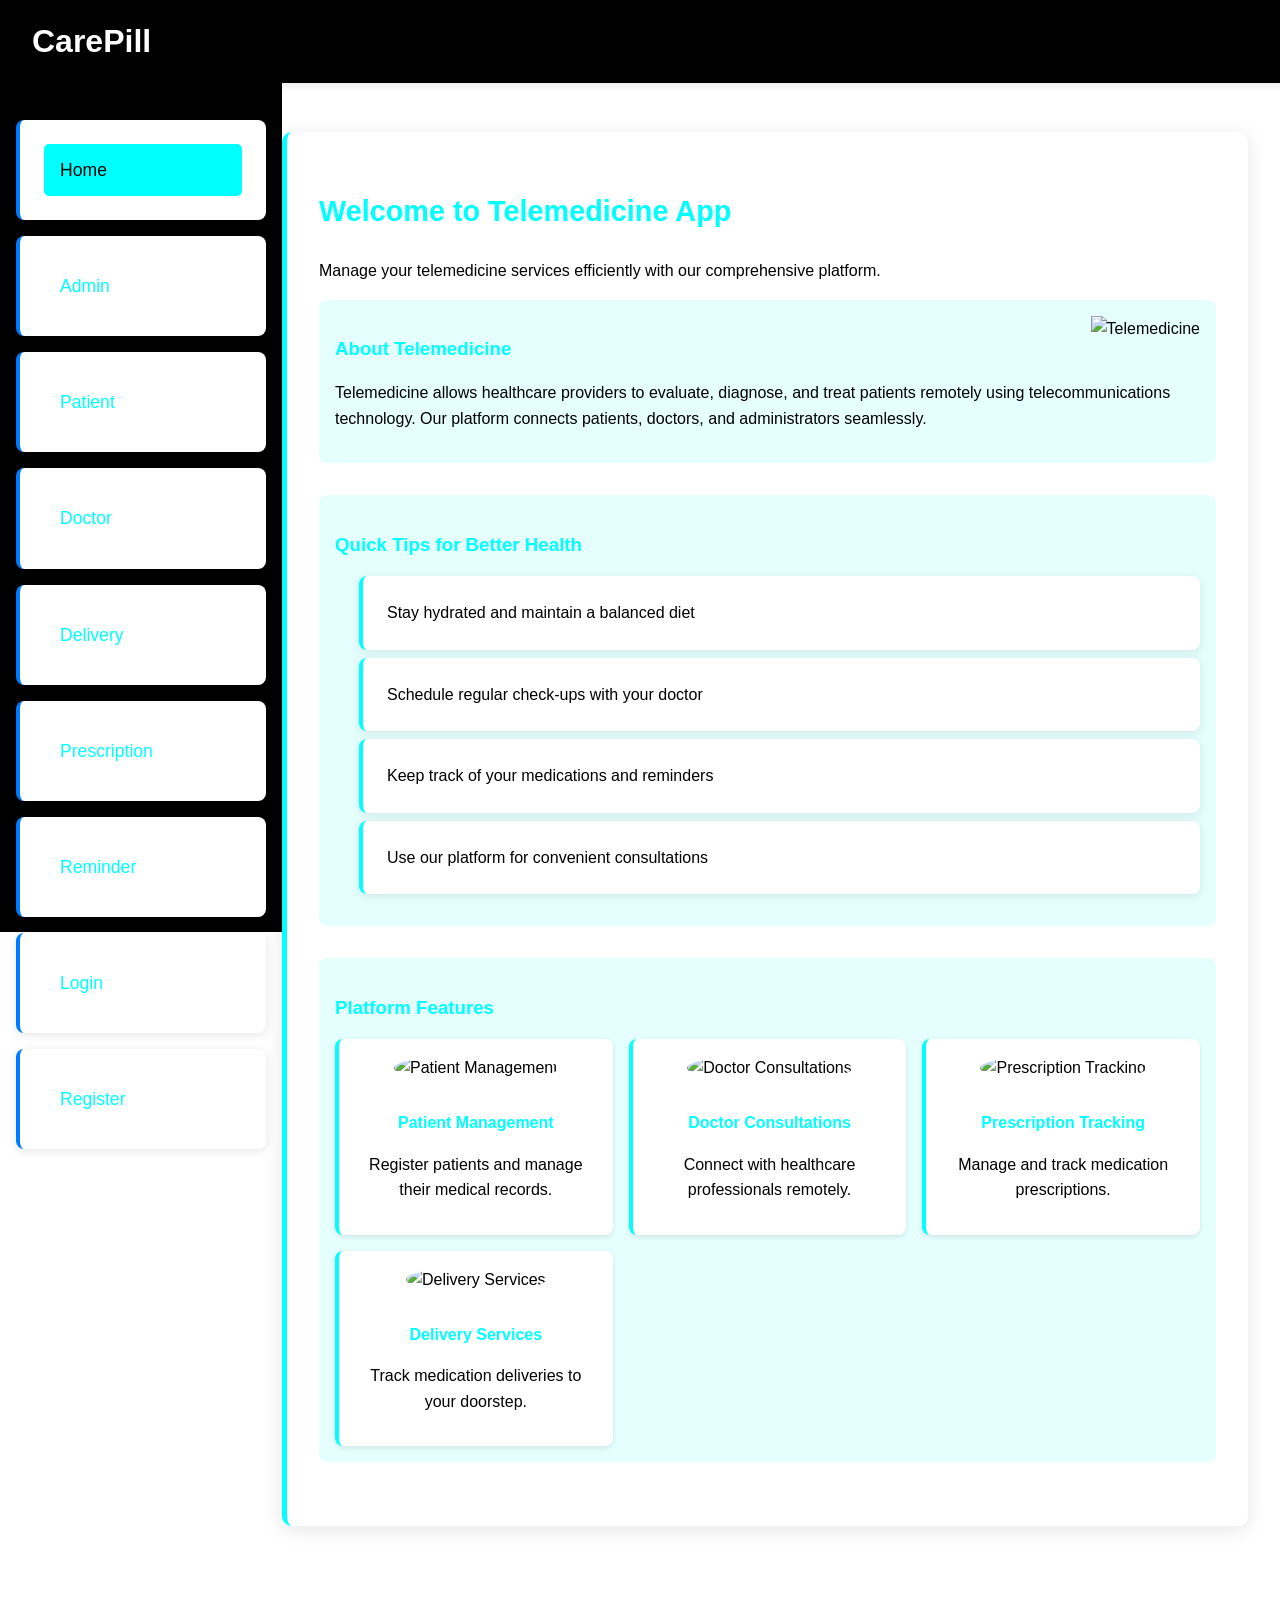
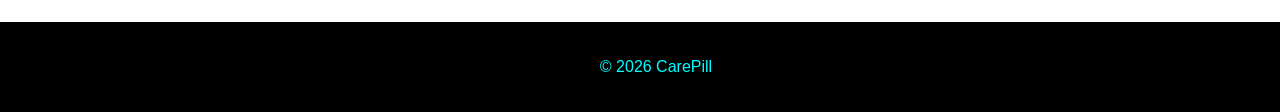
==== templates/index.html @ 7293a846 "Initial commit: CarePill telemedicine platform - Complete Flask backend with API endpoints - Respons" ====
<!DOCTYPE html>
<html lang="en">
<head>
    <meta charset="UTF-8">
    <meta name="viewport" content="width=device-width, initial-scale=1.0">
    <title>CarePill - Telemedicine Management</title>
    <link rel="stylesheet" href="/static/css/style.css">
</head>
<body>
    <header>
        <div class="header-content">
            <h1>CarePill</h1>
            <button class="menu-toggle" onclick="toggleMenu()">☰</button>
        </div>
    </header>
    <aside id="sidebar">
        <nav>
            <ul>
                <li><a href="/">Home</a></li>
                <li><a href="/admin">Admin</a></li>
                <li><a href="/patient">Patient</a></li>
                <li><a href="/doctor">Doctor</a></li>
                <li><a href="/delivery">Delivery</a></li>
                <li><a href="/prescription">Prescription</a></li>
                <li><a href="/reminder">Reminder</a></li>
                <li><a href="/login">Login</a></li>
                <li><a href="/register">Register</a></li>
            </ul>
        </nav>
    </aside>
    <main>
        <section id="home" data-module="home">
            <h2>Welcome to Telemedicine App</h2>
            <p>Manage your telemedicine services efficiently with our comprehensive platform.</p>
            
            <div class="info-section">
                <img src="https://via.placeholder.com/300x200/00ffff/000000?text=Telemedicine" alt="Telemedicine" style="float: right; margin-left: 1rem;">
                <h3>About Telemedicine</h3>
                <p>Telemedicine allows healthcare providers to evaluate, diagnose, and treat patients remotely using telecommunications technology. Our platform connects patients, doctors, and administrators seamlessly.</p>
            </div>
            
            <div class="tips-section">
                <h3>Quick Tips for Better Health</h3>
                <ul>
                    <li>Stay hydrated and maintain a balanced diet</li>
                    <li>Schedule regular check-ups with your doctor</li>
                    <li>Keep track of your medications and reminders</li>
                    <li>Use our platform for convenient consultations</li>
                </ul>
            </div>
            
            <div class="features-section">
                <h3>Platform Features</h3>
                <div class="features-grid">
                    <div class="feature">
                        <img src="https://via.placeholder.com/100x100/00ffff/000000?text=Patient" alt="Patient Management">
                        <h4>Patient Management</h4>
                        <p>Register patients and manage their medical records.</p>
                    </div>
                    <div class="feature">
                        <img src="https://via.placeholder.com/100x100/00ffff/000000?text=Doctor" alt="Doctor Consultations">
                        <h4>Doctor Consultations</h4>
                        <p>Connect with healthcare professionals remotely.</p>
                    </div>
                    <div class="feature">
                        <img src="https://via.placeholder.com/100x100/00ffff/000000?text=Prescription" alt="Prescription Tracking">
                        <h4>Prescription Tracking</h4>
                        <p>Manage and track medication prescriptions.</p>
                    </div>
                    <div class="feature">
                        <img src="https://via.placeholder.com/100x100/00ffff/000000?text=Delivery" alt="Delivery Services">
                        <h4>Delivery Services</h4>
                        <p>Track medication deliveries to your doorstep.</p>
                    </div>
                </div>
            </div>
        </section>
    </main>
    <footer>
        <p>&copy; 2026 CarePill</p>
    </footer>
    <script>
        function toggleMenu() {
            const sidebar = document.getElementById('sidebar');
            sidebar.classList.toggle('active');
        }

        document.addEventListener('DOMContentLoaded', function() {
            document.querySelector('a[href="/"]').classList.add('active');
        });
    </script>
</body>
</html>
---- static/css/style.css ----
/* General Styles */
:root {
    --primary-bg: #ffffff;
    --text-color: #000000;
    --shadow: rgba(0,0,0,0.1);
}

[data-module="admin"] {
    --accent: #00ffff;
    --secondary: #008b8b;
    --bg-accent: rgba(0,255,255,0.1);
}

[data-module="patient"] {
    --accent: #00ffff;
    --secondary: #008b8b;
    --bg-accent: rgba(0,255,255,0.1);
}

[data-module="doctor"] {
    --accent: #00ffff;
    --secondary: #008b8b;
    --bg-accent: rgba(0,255,255,0.1);
}

[data-module="delivery"] {
    --accent: #00ffff;
    --secondary: #008b8b;
    --bg-accent: rgba(0,255,255,0.1);
}

[data-module="prescription"] {
    --accent: #00ffff;
    --secondary: #008b8b;
    --bg-accent: rgba(0,255,255,0.1);
}

[data-module="home"] {
    --accent: #00ffff;
    --secondary: #008b8b;
    --bg-accent: rgba(0,255,255,0.1);
}

[data-module="reminder"] {
    --accent: #00ffff;
    --secondary: #008b8b;
    --bg-accent: rgba(0,255,255,0.1);
}

body {
    font-family: 'Segoe UI', Tahoma, Geneva, Verdana, sans-serif;
    margin: 0;
    padding: 0;
    background-color: var(--primary-bg);
    color: var(--text-color);
    line-height: 1.6;
}

header {
    background: #000000;
    color: white;
    padding: 1rem 2rem;
    box-shadow: 0 2px 10px rgba(0,0,0,0.1);
    position: fixed;
    top: 0;
    width: 100%;
    z-index: 1001;
}

.header-content {
    display: flex;
    justify-content: space-between;
    align-items: center;
}

header h1 {
    margin: 0;
    font-size: 2rem;
}

.menu-toggle {
    background: none;
    border: none;
    color: #00ffff;
    font-size: 1.5rem;
    cursor: pointer;
    display: block; /* Show on mobile */
}

#sidebar {
    position: fixed;
    top: 80px; /* Below header */
    left: 0;
    width: 250px;
    height: calc(100vh - 80px);
    background: #000000;
    transform: translateX(-100%);
    transition: transform 0.3s ease;
    z-index: 1000;
    padding: 1rem;
}

#sidebar.open {
    transform: translateX(0);
}

#sidebar nav ul {
    list-style: none;
    padding: 0;
    margin: 0;
    display: flex;
    flex-direction: column;
}

#sidebar nav ul li {
    margin: 0.5rem 0;
}

#sidebar nav ul li a {
    color: #00ffff;
    text-decoration: none;
    padding: 0.75rem 1rem;
    display: block;
    border-radius: 5px;
    transition: background-color 0.3s;
}

#sidebar nav ul li a:hover, #sidebar nav ul li a.active {
    background-color: #00ffff;
    color: #000000;
}

nav {
    margin-top: 1rem;
}

nav ul {
    list-style: none;
    padding: 0;
    margin: 0;
    display: flex;
    justify-content: center;
    flex-wrap: wrap;
}

nav ul li {
    margin: 0 1rem;
}

nav ul li a {
    color: #00ffff;
    text-decoration: none;
    padding: 0.75rem 1.5rem;
    border-radius: 5px;
    transition: background-color 0.3s, transform 0.2s;
    font-weight: 500;
    font-size: 1.1rem;
}

nav ul li a:hover {
    background-color: rgba(0,255,255,0.2);
    transform: translateY(-2px);
}

nav ul li a.active {
    background-color: #00ffff;
    color: #000000;
}

main {
    padding: 2rem;
    max-width: 1200px;
    margin: 100px auto 0 auto; /* Top margin for fixed header */
    min-height: calc(100vh - 200px);
}

section {
    background-color: white;
    padding: 2rem;
    border-radius: 10px;
    box-shadow: 0 4px 20px var(--shadow);
    margin-bottom: 2rem;
    border-left: 5px solid var(--accent, #007bff);
}

section h2 {
    color: var(--accent, #007bff);
    margin-bottom: 1.5rem;
    font-size: 1.8rem;
}

.info-section, .tips-section, .features-section {
    margin-bottom: 2rem;
    padding: 1rem;
    background-color: var(--bg-accent, rgba(0,0,0,0.05));
    border-radius: 8px;
}

.info-section h3, .tips-section h3, .features-section h3 {
    color: var(--accent, #007bff);
    margin-bottom: 1rem;
}

.tips-section ul {
    padding-left: 1.5rem;
}

.tips-section li {
    margin-bottom: 0.5rem;
}

.features-grid {
    display: grid;
    grid-template-columns: repeat(auto-fit, minmax(250px, 1fr));
    gap: 1rem;
}

.feature {
    background-color: white;
    padding: 1rem;
    border-radius: 8px;
    box-shadow: 0 2px 5px var(--shadow);
    border-left: 4px solid var(--accent, #007bff);
    text-align: center;
}

.feature img {
    width: 80px;
    height: 80px;
    border-radius: 50%;
    margin-bottom: 0.5rem;
}

/* Profile */
.profile-info {
    display: flex;
    align-items: center;
    margin-bottom: 2rem;
}

.profile-pic {
    width: 150px;
    height: 150px;
    border-radius: 50%;
    margin-right: 2rem;
    border: 3px solid var(--accent);
}

.profile-details h3 {
    margin-bottom: 0.5rem;
}

.feature h4 {
    color: var(--accent, #007bff);
    margin-bottom: 0.5rem;
}

footer {
    background: #000000;
    color: #00ffff;
    text-align: center;
    padding: 1rem;
    position: relative;
    width: 100%;
    margin-top: 2rem;
}

/* Forms */
form {
    background-color: #f8f9fa;
    padding: 2rem;
    border-radius: 10px;
    box-shadow: 0 2px 10px rgba(0,0,0,0.05);
    margin-bottom: 2rem;
    border: 1px solid #e9ecef;
}

form label {
    display: block;
    margin-bottom: 0.5rem;
    font-weight: 600;
    color: var(--accent, #495057);
}

form input, form select, form textarea {
    width: 100%;
    padding: 0.75rem;
    margin-bottom: 1rem;
    border: 1px solid #ced4da;
    border-radius: 5px;
    font-size: 1rem;
    transition: border-color 0.3s, box-shadow 0.3s;
}

form input:focus, form select:focus, form textarea:focus {
    border-color: #007bff;
    box-shadow: 0 0 5px rgba(0,123,255,0.25);
    outline: none;
}

form button {
    background: linear-gradient(135deg, var(--accent, #28a745), var(--secondary, #20c997));
    color: white;
    padding: 0.75rem 2rem;
    border: none;
    border-radius: 5px;
    cursor: pointer;
    font-size: 1rem;
    font-weight: 500;
    transition: transform 0.2s, box-shadow 0.3s;
}

form button:hover {
    transform: translateY(-2px);
    box-shadow: 0 4px 15px rgba(40,167,69,0.3);
}

/* Lists */
ul {
    list-style: none;
    padding: 0;
}

ul li {
    background-color: white;
    padding: 1.5rem;
    margin-bottom: 1rem;
    border-radius: 8px;
    box-shadow: 0 2px 10px var(--shadow);
    border-left: 4px solid var(--accent, #007bff);
    transition: transform 0.2s, box-shadow 0.3s;
}

ul li:hover {
    transform: translateY(-2px);
    box-shadow: 0 4px 20px rgba(0,0,0,0.1);
}

/* Buttons */
button {
    background: linear-gradient(135deg, var(--accent, #007bff), var(--secondary, #0056b3));
    color: white;
    padding: 0.75rem 1.5rem;
    border: none;
    border-radius: 5px;
    cursor: pointer;
    font-size: 1rem;
    font-weight: 500;
    margin: 0.5rem;
    transition: transform 0.2s, box-shadow 0.3s;
}

button:hover {
    transform: translateY(-2px);
    box-shadow: 0 4px 15px rgba(0,123,255,0.3);
}

/* Responsive Design */
@media (min-width: 769px) {
    .menu-toggle {
        display: none;
    }
    #sidebar {
        transform: translateX(0);
        position: fixed;
        top: 80px;
        left: 0;
        width: 250px;
    }
    main {
        margin-left: 250px; /* Space for sidebar */
        margin-top: 100px;
    }
}

@media (max-width: 768px) {
    header h1 {
        font-size: 1.5rem;
    }
    main {
        padding: 1rem;
        margin-top: 80px;
    }
    section {
        padding: 1rem;
    }
    form {
        padding: 1rem;
    }
    ul li {
        padding: 1rem;
    }
    .features-grid {
        grid-template-columns: 1fr;
    }
}
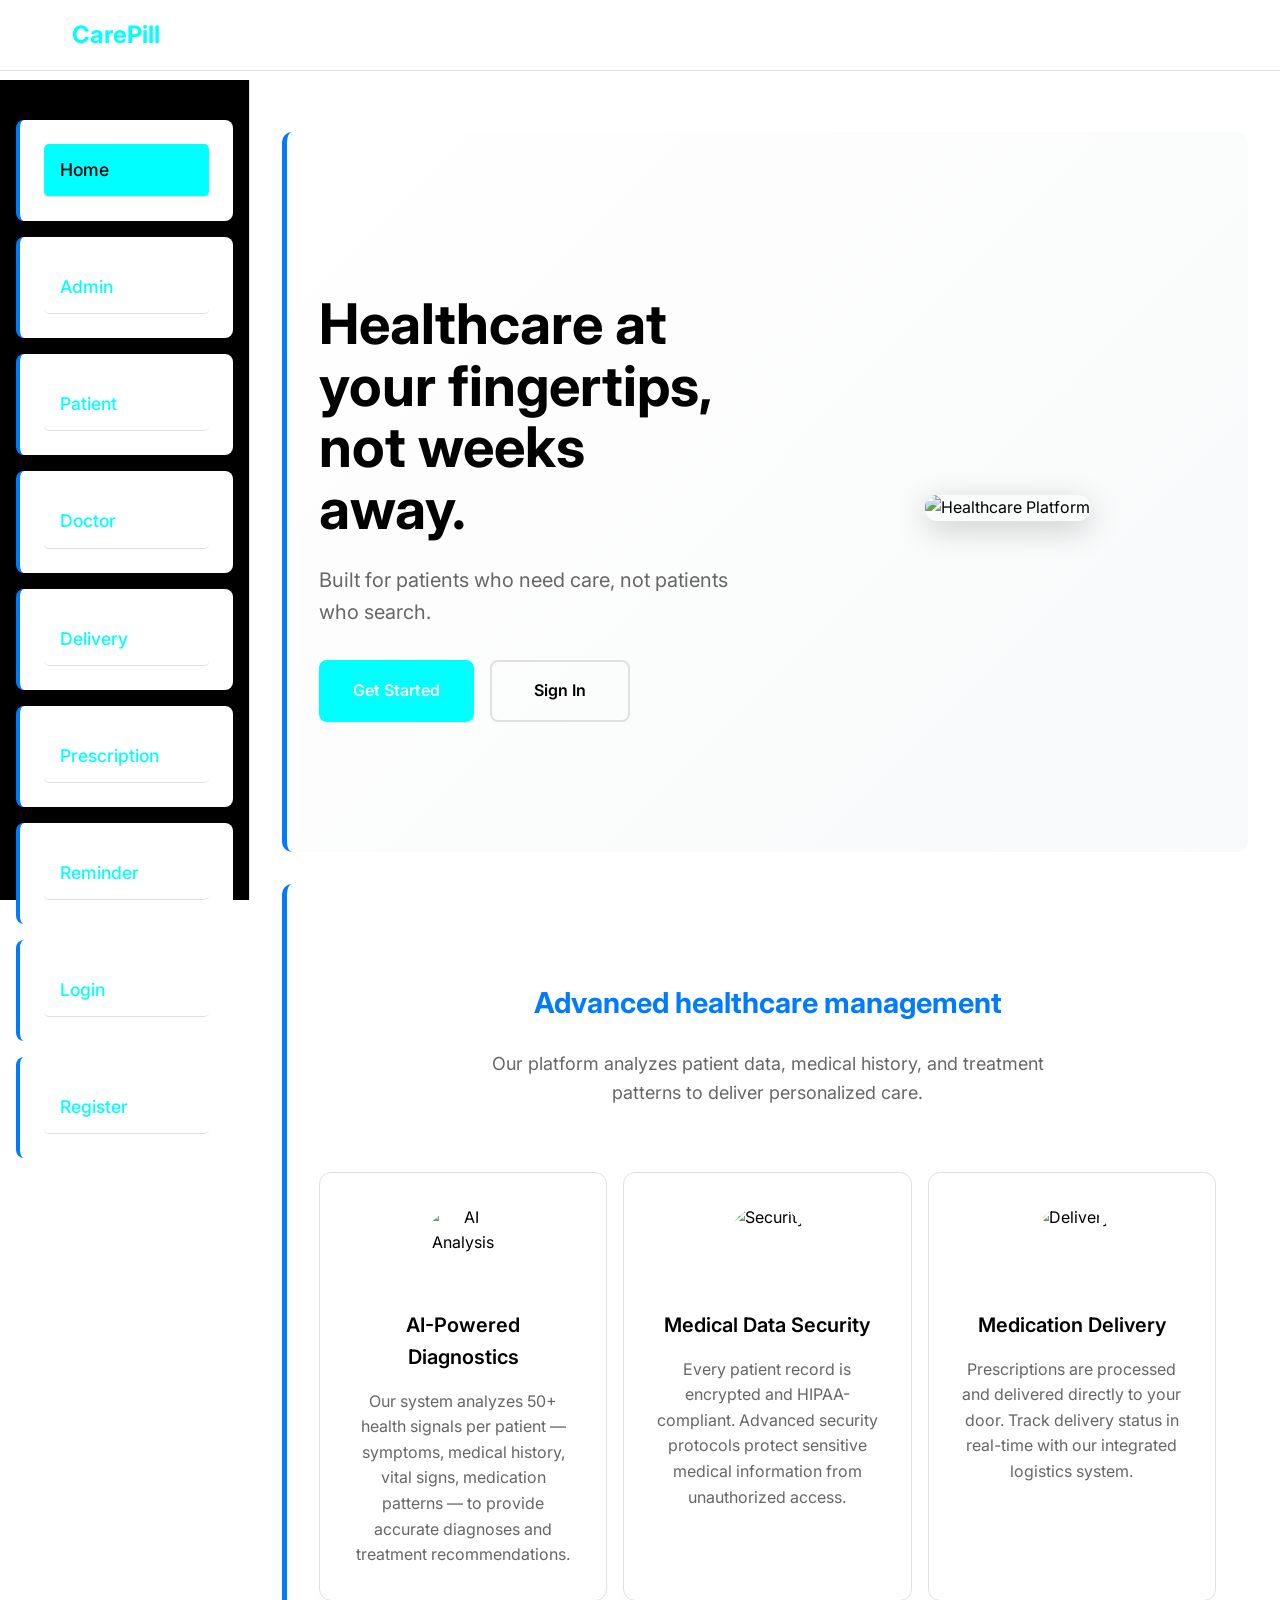
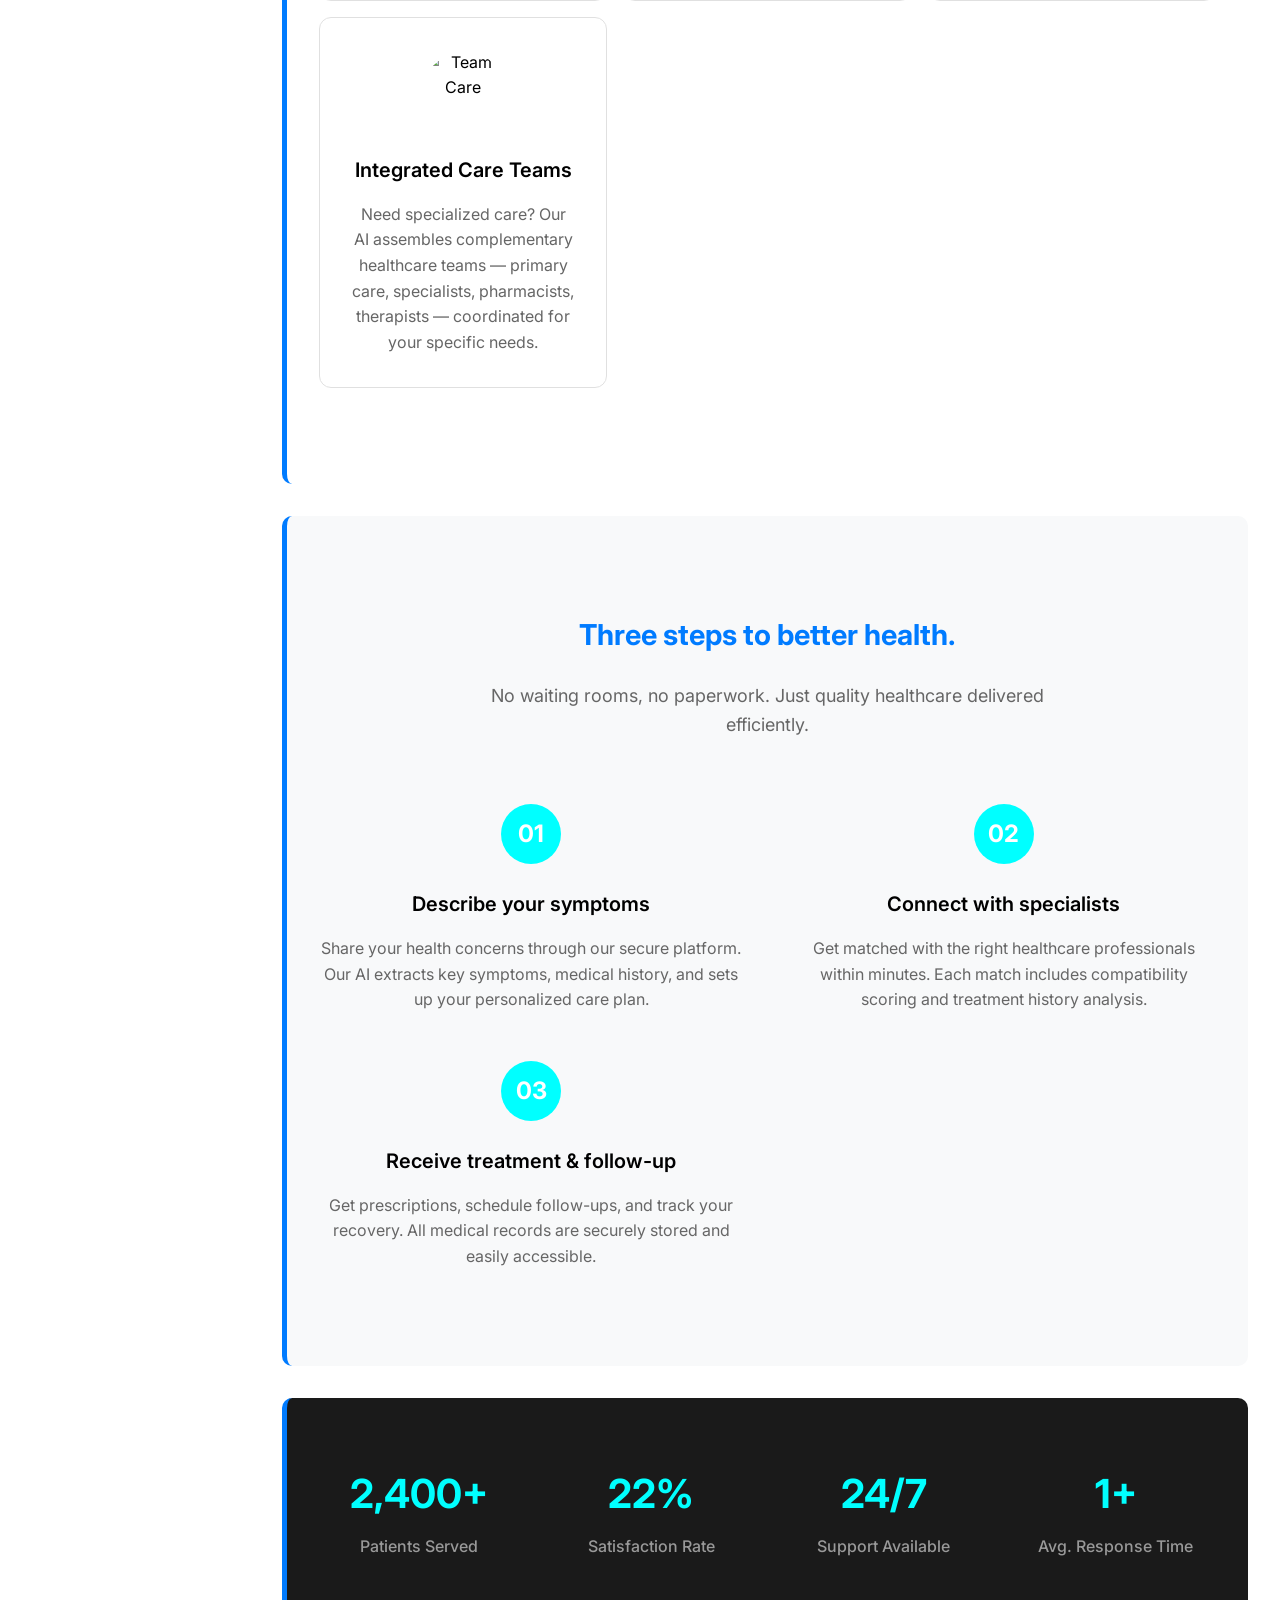
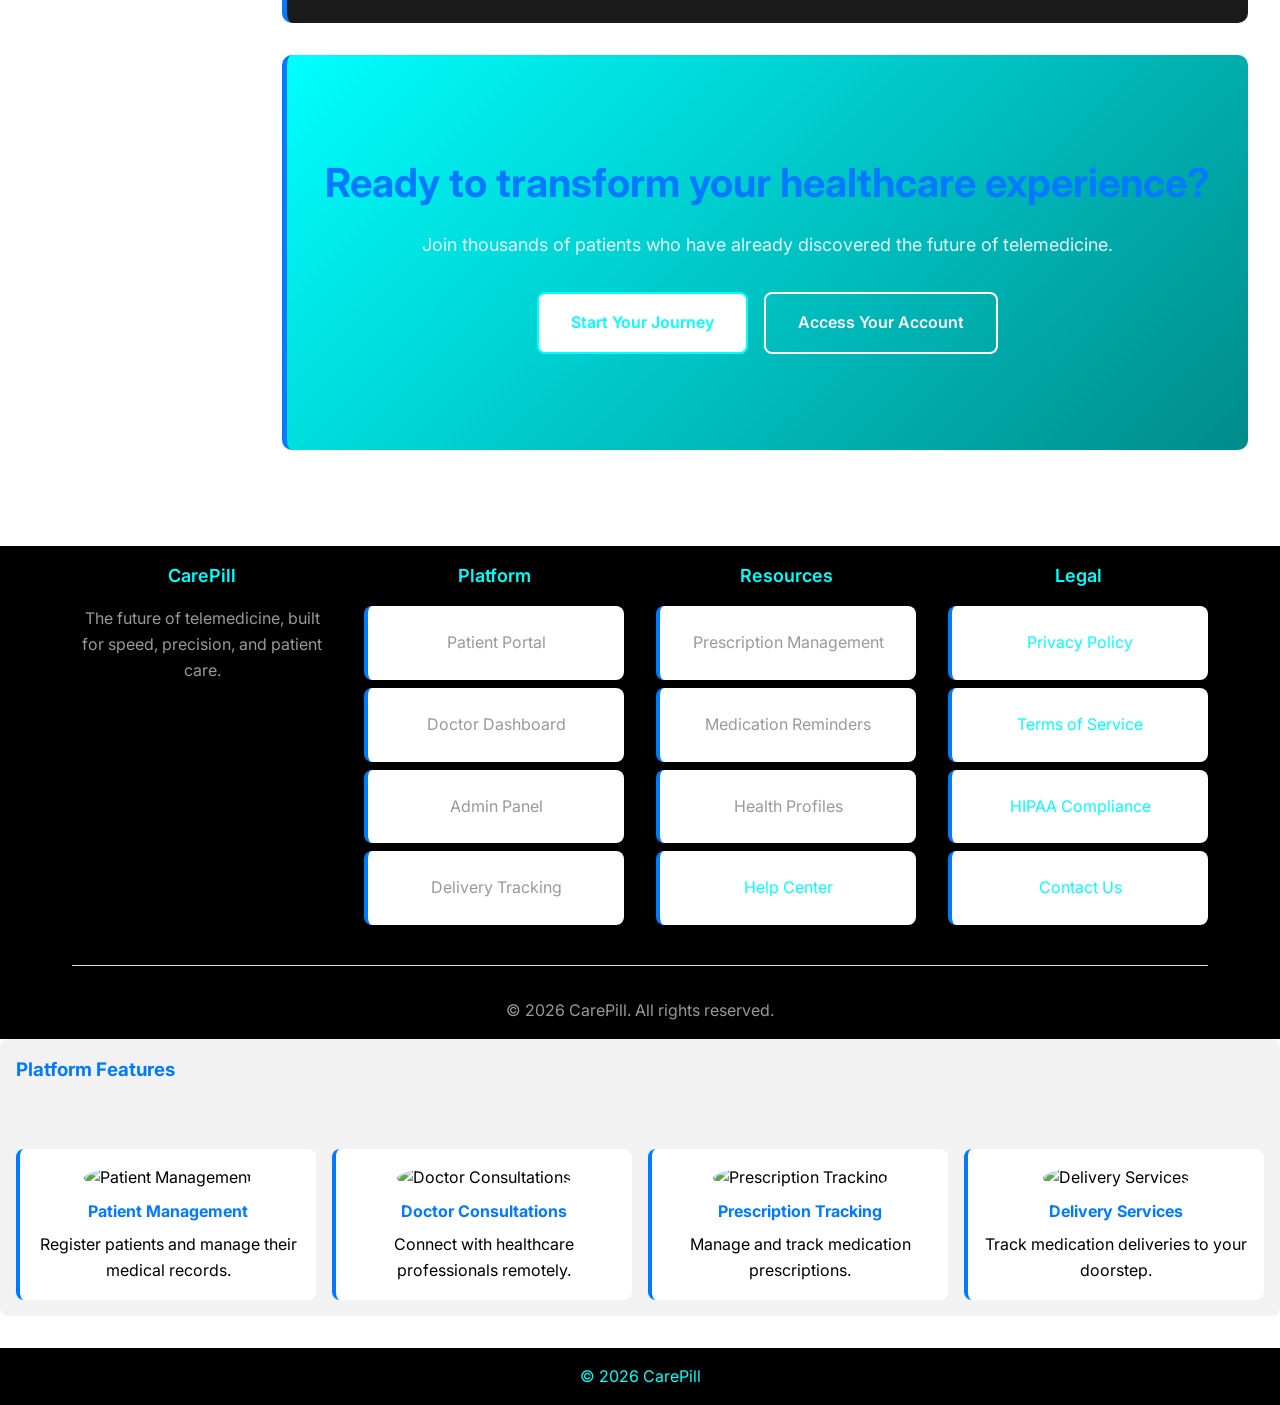
==== commit 28fc2ec8: "Redesign website with modern UI inspired by Brut Work - Complete homepage redesign with hero section" ====
--- a/templates/index.html
+++ b/templates/index.html
@@ -5,6 +5,7 @@
     <meta name="viewport" content="width=device-width, initial-scale=1.0">
     <title>CarePill - Telemedicine Management</title>
     <link rel="stylesheet" href="/static/css/style.css">
+    <link href="https://fonts.googleapis.com/css2?family=Inter:wght@300;400;500;600;700&display=swap" rel="stylesheet">
 </head>
 <body>
     <header>
@@ -29,25 +30,182 @@
         </nav>
     </aside>
     <main>
-        <section id="home" data-module="home">
-            <h2>Welcome to Telemedicine App</h2>
-            <p>Manage your telemedicine services efficiently with our comprehensive platform.</p>
-            
-            <div class="info-section">
-                <img src="https://via.placeholder.com/300x200/00ffff/000000?text=Telemedicine" alt="Telemedicine" style="float: right; margin-left: 1rem;">
-                <h3>About Telemedicine</h3>
-                <p>Telemedicine allows healthcare providers to evaluate, diagnose, and treat patients remotely using telecommunications technology. Our platform connects patients, doctors, and administrators seamlessly.</p>
-            </div>
-            
-            <div class="tips-section">
-                <h3>Quick Tips for Better Health</h3>
-                <ul>
-                    <li>Stay hydrated and maintain a balanced diet</li>
-                    <li>Schedule regular check-ups with your doctor</li>
-                    <li>Keep track of your medications and reminders</li>
-                    <li>Use our platform for convenient consultations</li>
-                </ul>
-            </div>
+        <!-- Hero Section -->
+        <section class="hero">
+            <div class="hero-content">
+                <h1>Healthcare at your fingertips,<br>not weeks away.</h1>
+                <p class="hero-subtitle">Built for patients who need care, not patients who search.</p>
+                <div class="hero-buttons">
+                    <a href="/register" class="btn-primary">Get Started</a>
+                    <a href="/login" class="btn-secondary">Sign In</a>
+                </div>
+            </div>
+            <div class="hero-image">
+                <img src="https://via.placeholder.com/600x400/00ffff/000000?text=Healthcare+Platform" alt="Healthcare Platform">
+            </div>
+        </section>
+
+        <!-- Features Section -->
+        <section class="features">
+            <div class="container">
+                <h2>Advanced healthcare management</h2>
+                <p class="section-subtitle">Our platform analyzes patient data, medical history, and treatment patterns to deliver personalized care.</p>
+
+                <div class="features-grid">
+                    <div class="feature-card">
+                        <div class="feature-icon">
+                            <img src="https://via.placeholder.com/80x80/00ffff/000000?text=AI" alt="AI Analysis">
+                        </div>
+                        <h3>AI-Powered Diagnostics</h3>
+                        <p>Our system analyzes 50+ health signals per patient — symptoms, medical history, vital signs, medication patterns — to provide accurate diagnoses and treatment recommendations.</p>
+                    </div>
+
+                    <div class="feature-card">
+                        <div class="feature-icon">
+                            <img src="https://via.placeholder.com/80x80/00ffff/000000?text=Secure" alt="Security">
+                        </div>
+                        <h3>Medical Data Security</h3>
+                        <p>Every patient record is encrypted and HIPAA-compliant. Advanced security protocols protect sensitive medical information from unauthorized access.</p>
+                    </div>
+
+                    <div class="feature-card">
+                        <div class="feature-icon">
+                            <img src="https://via.placeholder.com/80x80/00ffff/000000?text=Delivery" alt="Delivery">
+                        </div>
+                        <h3>Medication Delivery</h3>
+                        <p>Prescriptions are processed and delivered directly to your door. Track delivery status in real-time with our integrated logistics system.</p>
+                    </div>
+
+                    <div class="feature-card">
+                        <div class="feature-icon">
+                            <img src="https://via.placeholder.com/80x80/00ffff/000000?text=Team" alt="Team Care">
+                        </div>
+                        <h3>Integrated Care Teams</h3>
+                        <p>Need specialized care? Our AI assembles complementary healthcare teams — primary care, specialists, pharmacists, therapists — coordinated for your specific needs.</p>
+                    </div>
+                </div>
+            </div>
+        </section>
+
+        <!-- Process Section -->
+        <section class="process">
+            <div class="container">
+                <h2>Three steps to better health.</h2>
+                <p class="section-subtitle">No waiting rooms, no paperwork. Just quality healthcare delivered efficiently.</p>
+
+                <div class="process-steps">
+                    <div class="step">
+                        <div class="step-number">01</div>
+                        <h3>Describe your symptoms</h3>
+                        <p>Share your health concerns through our secure platform. Our AI extracts key symptoms, medical history, and sets up your personalized care plan.</p>
+                    </div>
+
+                    <div class="step">
+                        <div class="step-number">02</div>
+                        <h3>Connect with specialists</h3>
+                        <p>Get matched with the right healthcare professionals within minutes. Each match includes compatibility scoring and treatment history analysis.</p>
+                    </div>
+
+                    <div class="step">
+                        <div class="step-number">03</div>
+                        <h3>Receive treatment & follow-up</h3>
+                        <p>Get prescriptions, schedule follow-ups, and track your recovery. All medical records are securely stored and easily accessible.</p>
+                    </div>
+                </div>
+            </div>
+        </section>
+
+        <!-- Stats Section -->
+        <section class="stats">
+            <div class="container">
+                <div class="stats-grid">
+                    <div class="stat">
+                        <div class="stat-number">10,000+</div>
+                        <div class="stat-label">Patients Served</div>
+                    </div>
+                    <div class="stat">
+                        <div class="stat-number">98%</div>
+                        <div class="stat-label">Satisfaction Rate</div>
+                    </div>
+                    <div class="stat">
+                        <div class="stat-number">24/7</div>
+                        <div class="stat-label">Support Available</div>
+                    </div>
+                    <div class="stat">
+                        <div class="stat-number">5min</div>
+                        <div class="stat-label">Avg. Response Time</div>
+                    </div>
+                </div>
+            </div>
+        </section>
+
+        <!-- CTA Section -->
+        <section class="cta">
+            <div class="container">
+                <h2>Ready to transform your healthcare experience?</h2>
+                <p>Join thousands of patients who have already discovered the future of telemedicine.</p>
+                <div class="cta-buttons">
+                    <a href="/register" class="btn-primary">Start Your Journey</a>
+                    <a href="/login" class="btn-secondary">Access Your Account</a>
+                </div>
+            </div>
+        </section>
+    </main>
+
+    <footer>
+        <div class="container">
+            <div class="footer-content">
+                <div class="footer-section">
+                    <h4>CarePill</h4>
+                    <p>The future of telemedicine, built for speed, precision, and patient care.</p>
+                </div>
+                <div class="footer-section">
+                    <h4>Platform</h4>
+                    <ul>
+                        <li><a href="/patient">Patient Portal</a></li>
+                        <li><a href="/doctor">Doctor Dashboard</a></li>
+                        <li><a href="/admin">Admin Panel</a></li>
+                        <li><a href="/delivery">Delivery Tracking</a></li>
+                    </ul>
+                </div>
+                <div class="footer-section">
+                    <h4>Resources</h4>
+                    <ul>
+                        <li><a href="/prescription">Prescription Management</a></li>
+                        <li><a href="/reminder">Medication Reminders</a></li>
+                        <li><a href="/profile">Health Profiles</a></li>
+                        <li>Help Center</li>
+                    </ul>
+                </div>
+                <div class="footer-section">
+                    <h4>Legal</h4>
+                    <ul>
+                        <li>Privacy Policy</li>
+                        <li>Terms of Service</li>
+                        <li>HIPAA Compliance</li>
+                        <li>Contact Us</li>
+                    </ul>
+                </div>
+            </div>
+            <div class="footer-bottom">
+                <p>&copy; 2026 CarePill. All rights reserved.</p>
+            </div>
+        </div>
+    </footer>
+
+    <script src="/static/js/index.js"></script>
+    <script>
+        function toggleMenu() {
+            const sidebar = document.getElementById('sidebar');
+            sidebar.classList.toggle('active');
+        }
+
+        document.addEventListener('DOMContentLoaded', function() {
+            document.querySelector('a[href="/"]').classList.add('active');
+        });
+    </script>
+</body>
+</html>
             
             <div class="features-section">
                 <h3>Platform Features</h3>
--- a/static/css/style.css
+++ b/static/css/style.css
@@ -1,53 +1,968 @@
-/* General Styles */
+/* Modern CarePill Styles */
+@import url('https://fonts.googleapis.com/css2?family=Inter:wght@300;400;500;600;700&display=swap');
+
 :root {
-    --primary-bg: #ffffff;
-    --text-color: #000000;
-    --shadow: rgba(0,0,0,0.1);
-}
-
-[data-module="admin"] {
-    --accent: #00ffff;
-    --secondary: #008b8b;
-    --bg-accent: rgba(0,255,255,0.1);
-}
-
-[data-module="patient"] {
-    --accent: #00ffff;
-    --secondary: #008b8b;
-    --bg-accent: rgba(0,255,255,0.1);
-}
-
-[data-module="doctor"] {
-    --accent: #00ffff;
-    --secondary: #008b8b;
-    --bg-accent: rgba(0,255,255,0.1);
-}
-
-[data-module="delivery"] {
-    --accent: #00ffff;
-    --secondary: #008b8b;
-    --bg-accent: rgba(0,255,255,0.1);
-}
-
-[data-module="prescription"] {
-    --accent: #00ffff;
-    --secondary: #008b8b;
-    --bg-accent: rgba(0,255,255,0.1);
-}
-
-[data-module="home"] {
-    --accent: #00ffff;
-    --secondary: #008b8b;
-    --bg-accent: rgba(0,255,255,0.1);
-}
-
-[data-module="reminder"] {
-    --accent: #00ffff;
-    --secondary: #008b8b;
-    --bg-accent: rgba(0,255,255,0.1);
+    --primary-color: #00ffff;
+    --primary-dark: #008b8b;
+    --text-primary: #000000;
+    --text-secondary: #666666;
+    --text-light: #999999;
+    --bg-primary: #ffffff;
+    --bg-secondary: #f8f9fa;
+    --bg-dark: #1a1a1a;
+    --border-color: #e0e0e0;
+    --shadow-sm: 0 2px 4px rgba(0,0,0,0.1);
+    --shadow-md: 0 4px 12px rgba(0,0,0,0.15);
+    --shadow-lg: 0 8px 32px rgba(0,0,0,0.2);
+    --border-radius: 8px;
+    --border-radius-lg: 12px;
+    --transition: all 0.3s ease;
+}
+
+* {
+    margin: 0;
+    padding: 0;
+    box-sizing: border-box;
 }
 
 body {
+    font-family: 'Inter', -apple-system, BlinkMacSystemFont, 'Segoe UI', Roboto, sans-serif;
+    line-height: 1.6;
+    color: var(--text-primary);
+    background-color: var(--bg-primary);
+    overflow-x: hidden;
+}
+
+/* Header Styles */
+header {
+    position: fixed;
+    top: 0;
+    left: 0;
+    right: 0;
+    background: rgba(255, 255, 255, 0.95);
+    backdrop-filter: blur(10px);
+    border-bottom: 1px solid var(--border-color);
+    z-index: 1000;
+    transition: var(--transition);
+}
+
+.header-content {
+    max-width: 1200px;
+    margin: 0 auto;
+    padding: 1rem 2rem;
+    display: flex;
+    justify-content: space-between;
+    align-items: center;
+}
+
+.header-content h1 {
+    font-size: 1.5rem;
+    font-weight: 700;
+    color: var(--primary-color);
+    margin: 0;
+}
+
+.menu-toggle {
+    display: none;
+    background: none;
+    border: none;
+    font-size: 1.5rem;
+    cursor: pointer;
+    color: var(--text-primary);
+    padding: 0.5rem;
+}
+
+/* Sidebar Navigation */
+aside {
+    position: fixed;
+    top: 0;
+    left: -300px;
+    width: 300px;
+    height: 100vh;
+    background: var(--bg-primary);
+    border-right: 1px solid var(--border-color);
+    transition: var(--transition);
+    z-index: 999;
+    padding-top: 80px;
+}
+
+aside.active {
+    left: 0;
+}
+
+aside nav ul {
+    list-style: none;
+    padding: 0;
+}
+
+aside nav ul li {
+    margin: 0;
+}
+
+aside nav ul li a {
+    display: block;
+    padding: 1rem 2rem;
+    color: var(--text-primary);
+    text-decoration: none;
+    border-bottom: 1px solid var(--border-color);
+    transition: var(--transition);
+    font-weight: 500;
+}
+
+aside nav ul li a:hover,
+aside nav ul li a.active {
+    background: var(--primary-color);
+    color: var(--bg-primary);
+}
+
+/* Main Content */
+main {
+    margin-top: 80px;
+    min-height: calc(100vh - 160px);
+}
+
+/* Hero Section */
+.hero {
+    background: linear-gradient(135deg, var(--bg-primary) 0%, var(--bg-secondary) 100%);
+    padding: 6rem 2rem 4rem;
+    display: flex;
+    align-items: center;
+    min-height: 80vh;
+}
+
+.hero-content {
+    flex: 1;
+    max-width: 600px;
+    padding-right: 4rem;
+}
+
+.hero h1 {
+    font-size: 3.5rem;
+    font-weight: 700;
+    line-height: 1.1;
+    margin-bottom: 1.5rem;
+    color: var(--text-primary);
+}
+
+.hero-subtitle {
+    font-size: 1.25rem;
+    color: var(--text-secondary);
+    margin-bottom: 2rem;
+    font-weight: 400;
+}
+
+.hero-buttons {
+    display: flex;
+    gap: 1rem;
+    flex-wrap: wrap;
+}
+
+.btn-primary,
+.btn-secondary {
+    display: inline-block;
+    padding: 1rem 2rem;
+    border-radius: var(--border-radius);
+    text-decoration: none;
+    font-weight: 600;
+    font-size: 1rem;
+    transition: var(--transition);
+    text-align: center;
+    min-width: 140px;
+}
+
+.btn-primary {
+    background: var(--primary-color);
+    color: var(--bg-primary);
+    border: 2px solid var(--primary-color);
+}
+
+.btn-primary:hover {
+    background: var(--primary-dark);
+    border-color: var(--primary-dark);
+    transform: translateY(-2px);
+    box-shadow: var(--shadow-md);
+}
+
+.btn-secondary {
+    background: transparent;
+    color: var(--text-primary);
+    border: 2px solid var(--border-color);
+}
+
+.btn-secondary:hover {
+    background: var(--text-primary);
+    color: var(--bg-primary);
+    border-color: var(--text-primary);
+    transform: translateY(-2px);
+    box-shadow: var(--shadow-md);
+}
+
+.hero-image {
+    flex: 1;
+    display: flex;
+    justify-content: center;
+    align-items: center;
+}
+
+.hero-image img {
+    max-width: 100%;
+    height: auto;
+    border-radius: var(--border-radius-lg);
+    box-shadow: var(--shadow-lg);
+}
+
+/* Container */
+.container {
+    max-width: 1200px;
+    margin: 0 auto;
+    padding: 0 2rem;
+}
+
+/* Section Headers */
+section h2 {
+    font-size: 2.5rem;
+    font-weight: 700;
+    text-align: center;
+    margin-bottom: 1rem;
+    color: var(--text-primary);
+}
+
+.section-subtitle {
+    font-size: 1.125rem;
+    color: var(--text-secondary);
+    text-align: center;
+    margin-bottom: 4rem;
+    max-width: 600px;
+    margin-left: auto;
+    margin-right: auto;
+}
+
+/* Features Section */
+.features {
+    padding: 6rem 0;
+    background: var(--bg-primary);
+}
+
+.features-grid {
+    display: grid;
+    grid-template-columns: repeat(auto-fit, minmax(300px, 1fr));
+    gap: 2rem;
+    margin-top: 4rem;
+}
+
+.feature-card {
+    background: var(--bg-primary);
+    border: 1px solid var(--border-color);
+    border-radius: var(--border-radius-lg);
+    padding: 2rem;
+    transition: var(--transition);
+    text-align: center;
+}
+
+.feature-card:hover {
+    transform: translateY(-4px);
+    box-shadow: var(--shadow-lg);
+    border-color: var(--primary-color);
+}
+
+.feature-icon {
+    width: 80px;
+    height: 80px;
+    margin: 0 auto 1.5rem;
+    border-radius: 50%;
+    overflow: hidden;
+}
+
+.feature-icon img {
+    width: 100%;
+    height: 100%;
+    object-fit: cover;
+}
+
+.feature-card h3 {
+    font-size: 1.25rem;
+    font-weight: 600;
+    margin-bottom: 1rem;
+    color: var(--text-primary);
+}
+
+.feature-card p {
+    color: var(--text-secondary);
+    line-height: 1.6;
+}
+
+/* Process Section */
+.process {
+    padding: 6rem 0;
+    background: var(--bg-secondary);
+}
+
+.process-steps {
+    display: grid;
+    grid-template-columns: repeat(auto-fit, minmax(300px, 1fr));
+    gap: 3rem;
+    margin-top: 4rem;
+}
+
+.step {
+    text-align: center;
+    position: relative;
+}
+
+.step-number {
+    width: 60px;
+    height: 60px;
+    background: var(--primary-color);
+    color: var(--bg-primary);
+    border-radius: 50%;
+    display: flex;
+    align-items: center;
+    justify-content: center;
+    font-size: 1.5rem;
+    font-weight: 700;
+    margin: 0 auto 1.5rem;
+}
+
+.step h3 {
+    font-size: 1.25rem;
+    font-weight: 600;
+    margin-bottom: 1rem;
+    color: var(--text-primary);
+}
+
+.step p {
+    color: var(--text-secondary);
+    line-height: 1.6;
+}
+
+/* Stats Section */
+.stats {
+    padding: 4rem 0;
+    background: var(--bg-dark);
+    color: var(--bg-primary);
+}
+
+.stats-grid {
+    display: grid;
+    grid-template-columns: repeat(auto-fit, minmax(200px, 1fr));
+    gap: 2rem;
+    text-align: center;
+}
+
+.stat-number {
+    font-size: 2.5rem;
+    font-weight: 700;
+    color: var(--primary-color);
+    margin-bottom: 0.5rem;
+}
+
+.stat-label {
+    font-size: 1rem;
+    color: var(--text-light);
+    font-weight: 500;
+}
+
+/* CTA Section */
+.cta {
+    padding: 6rem 0;
+    background: linear-gradient(135deg, var(--primary-color) 0%, var(--primary-dark) 100%);
+    color: var(--bg-primary);
+    text-align: center;
+}
+
+.cta h2 {
+    font-size: 2.5rem;
+    font-weight: 700;
+    margin-bottom: 1rem;
+}
+
+.cta p {
+    font-size: 1.125rem;
+    margin-bottom: 2rem;
+    opacity: 0.9;
+}
+
+.cta-buttons {
+    display: flex;
+    gap: 1rem;
+    justify-content: center;
+    flex-wrap: wrap;
+}
+
+.cta .btn-primary {
+    background: var(--bg-primary);
+    color: var(--primary-color);
+}
+
+.cta .btn-secondary {
+    background: transparent;
+    color: var(--bg-primary);
+    border-color: var(--bg-primary);
+}
+
+.cta .btn-secondary:hover {
+    background: var(--bg-primary);
+    color: var(--primary-color);
+}
+
+/* Footer */
+footer {
+    background: var(--bg-dark);
+    color: var(--bg-primary);
+    padding: 4rem 0 2rem;
+}
+
+.footer-content {
+    display: grid;
+    grid-template-columns: repeat(auto-fit, minmax(250px, 1fr));
+    gap: 2rem;
+    margin-bottom: 2rem;
+}
+
+.footer-section h4 {
+    font-size: 1.125rem;
+    font-weight: 600;
+    margin-bottom: 1rem;
+    color: var(--primary-color);
+}
+
+.footer-section p {
+    color: var(--text-light);
+    line-height: 1.6;
+    margin-bottom: 1rem;
+}
+
+.footer-section ul {
+    list-style: none;
+}
+
+.footer-section ul li {
+    margin-bottom: 0.5rem;
+}
+
+.footer-section ul li a {
+    color: var(--text-light);
+    text-decoration: none;
+    transition: var(--transition);
+}
+
+.footer-section ul li a:hover {
+    color: var(--primary-color);
+}
+
+.footer-bottom {
+    border-top: 1px solid var(--border-color);
+    padding-top: 2rem;
+    text-align: center;
+    color: var(--text-light);
+}
+
+/* Responsive Design */
+@media (max-width: 768px) {
+    .menu-toggle {
+        display: block;
+    }
+
+    .hero {
+        flex-direction: column;
+        text-align: center;
+        padding: 4rem 1rem 2rem;
+    }
+
+    .hero-content {
+        padding-right: 0;
+        margin-bottom: 2rem;
+    }
+
+    .hero h1 {
+        font-size: 2.5rem;
+    }
+
+    .hero-buttons {
+        justify-content: center;
+    }
+
+    .container {
+        padding: 0 1rem;
+    }
+
+    section h2 {
+        font-size: 2rem;
+    }
+
+    .features-grid,
+    .process-steps {
+        grid-template-columns: 1fr;
+        gap: 2rem;
+    }
+
+    .stats-grid {
+        grid-template-columns: repeat(2, 1fr);
+    }
+
+    .cta-buttons,
+    .hero-buttons {
+        flex-direction: column;
+        align-items: center;
+    }
+
+    .btn-primary,
+    .btn-secondary {
+        width: 100%;
+        max-width: 300px;
+    }
+
+    .footer-content {
+        grid-template-columns: 1fr;
+        text-align: center;
+    }
+}
+
+@media (max-width: 480px) {
+    .hero h1 {
+        font-size: 2rem;
+    }
+
+    .stats-grid {
+        grid-template-columns: 1fr;
+    }
+
+    .hero-image img {
+        max-width: 100%;
+    }
+}
+
+/* Animation Classes */
+.fade-in {
+    opacity: 0;
+    transform: translateY(20px);
+    animation: fadeInUp 0.6s ease forwards;
+}
+
+@keyframes fadeInUp {
+    to {
+        opacity: 1;
+        transform: translateY(0);
+    }
+}
+
+/* Utility Classes */
+.text-center {
+    text-align: center;
+}
+
+.mb-1 { margin-bottom: 0.5rem; }
+.mb-2 { margin-bottom: 1rem; }
+.mb-3 { margin-bottom: 1.5rem; }
+.mb-4 { margin-bottom: 2rem; }
+
+.mt-1 { margin-top: 0.5rem; }
+.mt-2 { margin-top: 1rem; }
+.mt-3 { margin-top: 1.5rem; }
+.mt-4 { margin-top: 2rem; }
+
+/* Profile Page Styles */
+.profile-header {
+    background: linear-gradient(135deg, var(--bg-primary) 0%, var(--bg-secondary) 100%);
+    padding: 4rem 0 2rem;
+    border-bottom: 1px solid var(--border-color);
+}
+
+.profile-overview {
+    display: flex;
+    align-items: center;
+    gap: 2rem;
+    flex-wrap: wrap;
+}
+
+.profile-avatar {
+    position: relative;
+}
+
+.profile-avatar img {
+    width: 120px;
+    height: 120px;
+    border-radius: 50%;
+    border: 4px solid var(--primary-color);
+    object-fit: cover;
+}
+
+.edit-avatar-btn {
+    position: absolute;
+    bottom: 0;
+    right: 0;
+    background: var(--primary-color);
+    color: var(--bg-primary);
+    border: none;
+    border-radius: 50%;
+    width: 32px;
+    height: 32px;
+    cursor: pointer;
+    font-size: 0.8rem;
+    display: flex;
+    align-items: center;
+    justify-content: center;
+    transition: var(--transition);
+}
+
+.edit-avatar-btn:hover {
+    transform: scale(1.1);
+}
+
+.profile-info h1 {
+    font-size: 2.5rem;
+    font-weight: 700;
+    margin-bottom: 0.5rem;
+    color: var(--text-primary);
+}
+
+.profile-role {
+    font-size: 1.125rem;
+    color: var(--primary-color);
+    font-weight: 600;
+    margin-bottom: 0.5rem;
+}
+
+.profile-email {
+    font-size: 1rem;
+    color: var(--text-secondary);
+    margin-bottom: 1.5rem;
+}
+
+.profile-stats {
+    display: flex;
+    gap: 2rem;
+    margin-bottom: 1.5rem;
+}
+
+.profile-stats .stat {
+    text-align: center;
+}
+
+.profile-stats .stat-number {
+    font-size: 1.5rem;
+    font-weight: 700;
+    color: var(--primary-color);
+    display: block;
+}
+
+.profile-stats .stat-label {
+    font-size: 0.875rem;
+    color: var(--text-secondary);
+}
+
+.profile-actions {
+    display: flex;
+    gap: 1rem;
+    flex-wrap: wrap;
+}
+
+/* Profile Navigation */
+.profile-nav {
+    background: var(--bg-primary);
+    border-bottom: 1px solid var(--border-color);
+    position: sticky;
+    top: 80px;
+    z-index: 100;
+}
+
+.profile-tabs {
+    display: flex;
+    gap: 0;
+    overflow-x: auto;
+}
+
+.tab-btn {
+    background: none;
+    border: none;
+    padding: 1rem 2rem;
+    font-size: 1rem;
+    font-weight: 500;
+    color: var(--text-secondary);
+    cursor: pointer;
+    border-bottom: 2px solid transparent;
+    transition: var(--transition);
+    white-space: nowrap;
+}
+
+.tab-btn:hover {
+    color: var(--text-primary);
+}
+
+.tab-btn.active {
+    color: var(--primary-color);
+    border-bottom-color: var(--primary-color);
+}
+
+/* Profile Content */
+.profile-content {
+    padding: 3rem 0;
+}
+
+.tab-content {
+    display: none;
+}
+
+.tab-content.active {
+    display: block;
+}
+
+.content-grid {
+    display: grid;
+    grid-template-columns: repeat(auto-fit, minmax(300px, 1fr));
+    gap: 2rem;
+    margin-bottom: 3rem;
+}
+
+.info-card {
+    background: var(--bg-primary);
+    border: 1px solid var(--border-color);
+    border-radius: var(--border-radius-lg);
+    padding: 2rem;
+}
+
+.info-card h3 {
+    font-size: 1.25rem;
+    font-weight: 600;
+    margin-bottom: 1.5rem;
+    color: var(--text-primary);
+}
+
+.info-item {
+    margin-bottom: 1.5rem;
+}
+
+.info-item:last-child {
+    margin-bottom: 0;
+}
+
+.info-item label {
+    display: block;
+    font-size: 0.875rem;
+    font-weight: 600;
+    color: var(--text-secondary);
+    margin-bottom: 0.25rem;
+    text-transform: uppercase;
+    letter-spacing: 0.5px;
+}
+
+.info-item span {
+    font-size: 1rem;
+    color: var(--text-primary);
+}
+
+/* Medical Timeline */
+.medical-timeline h3 {
+    margin-bottom: 2rem;
+}
+
+.timeline-item {
+    display: flex;
+    gap: 2rem;
+    margin-bottom: 2rem;
+    padding-bottom: 2rem;
+    border-bottom: 1px solid var(--border-color);
+}
+
+.timeline-item:last-child {
+    border-bottom: none;
+    margin-bottom: 0;
+    padding-bottom: 0;
+}
+
+.timeline-date {
+    font-weight: 600;
+    color: var(--primary-color);
+    min-width: 120px;
+}
+
+.timeline-content h4 {
+    font-size: 1.125rem;
+    font-weight: 600;
+    margin-bottom: 0.5rem;
+    color: var(--text-primary);
+}
+
+.timeline-content p {
+    color: var(--text-secondary);
+    margin-bottom: 0.5rem;
+}
+
+.timeline-doctor {
+    font-size: 0.875rem;
+    color: var(--text-light);
+    font-style: italic;
+}
+
+/* Appointments */
+.appointments-list h3 {
+    margin-bottom: 1.5rem;
+}
+
+.appointment-card {
+    background: var(--bg-primary);
+    border: 1px solid var(--border-color);
+    border-radius: var(--border-radius-lg);
+    padding: 1.5rem;
+    margin-bottom: 1rem;
+    display: flex;
+    justify-content: space-between;
+    align-items: center;
+    flex-wrap: wrap;
+    gap: 1rem;
+}
+
+.appointment-card.upcoming {
+    border-left: 4px solid var(--primary-color);
+}
+
+.appointment-card.past {
+    opacity: 0.8;
+}
+
+.appointment-info h4 {
+    font-size: 1.125rem;
+    font-weight: 600;
+    margin-bottom: 0.25rem;
+    color: var(--text-primary);
+}
+
+.appointment-info p {
+    color: var(--text-secondary);
+    margin-bottom: 0.5rem;
+}
+
+.appointment-type {
+    display: inline-block;
+    padding: 0.25rem 0.75rem;
+    background: var(--bg-secondary);
+    border-radius: var(--border-radius);
+    font-size: 0.875rem;
+    font-weight: 500;
+    color: var(--text-secondary);
+}
+
+.appointment-actions {
+    display: flex;
+    gap: 0.5rem;
+}
+
+/* Prescriptions */
+.prescriptions-list h3 {
+    margin-bottom: 1.5rem;
+}
+
+.prescription-card {
+    background: var(--bg-primary);
+    border: 1px solid var(--border-color);
+    border-radius: var(--border-radius-lg);
+    padding: 1.5rem;
+    margin-bottom: 1rem;
+    display: flex;
+    justify-content: space-between;
+    align-items: center;
+    flex-wrap: wrap;
+    gap: 1rem;
+}
+
+.prescription-card.active {
+    border-left: 4px solid #10b981;
+}
+
+.prescription-info h4 {
+    font-size: 1.125rem;
+    font-weight: 600;
+    margin-bottom: 0.25rem;
+    color: var(--text-primary);
+}
+
+.prescription-info p {
+    color: var(--text-secondary);
+    margin-bottom: 0.5rem;
+}
+
+.prescription-details {
+    display: flex;
+    gap: 1rem;
+    flex-wrap: wrap;
+}
+
+.prescription-details span {
+    font-size: 0.875rem;
+    color: var(--text-light);
+}
+
+.prescription-actions {
+    display: flex;
+    gap: 0.5rem;
+}
+
+/* Reminders */
+.reminders-section h3 {
+    margin-bottom: 1.5rem;
+}
+
+.reminder-item {
+    background: var(--bg-primary);
+    border: 1px solid var(--border-color);
+    border-radius: var(--border-radius-lg);
+    padding: 1.5rem;
+    margin-bottom: 1rem;
+    display: flex;
+    justify-content: space-between;
+    align-items: center;
+    flex-wrap: wrap;
+    gap: 1rem;
+}
+
+.reminder-info h4 {
+    font-size: 1.125rem;
+    font-weight: 600;
+    margin-bottom: 0.25rem;
+    color: var(--text-primary);
+}
+
+.reminder-info p {
+    color: var(--text-secondary);
+    margin-bottom: 0.25rem;
+}
+
+.reminder-time {
+    font-size: 0.875rem;
+    color: var(--primary-color);
+    font-weight: 500;
+}
+
+.reminder-status .status {
+    padding: 0.25rem 0.75rem;
+    border-radius: var(--border-radius);
+    font-size: 0.875rem;
+    font-weight: 500;
+}
+
+.reminder-status .status.active {
+    background: #dcfce7;
+    color: #166534;
+}
+
+.reminder-controls {
+    display: flex;
+    gap: 1rem;
+    margin-top: 2rem;
+    flex-wrap: wrap;
+}
+
+/* Button Variants */
+.btn-danger {
+    background: #ef4444;
+    color: var(--bg-primary);
+    border: 2px solid #ef4444;
+}
+
+.btn-danger:hover {
+    background: #dc2626;
+    border-color: #dc2626;
+}
     font-family: 'Segoe UI', Tahoma, Geneva, Verdana, sans-serif;
     margin: 0;
     padding: 0;
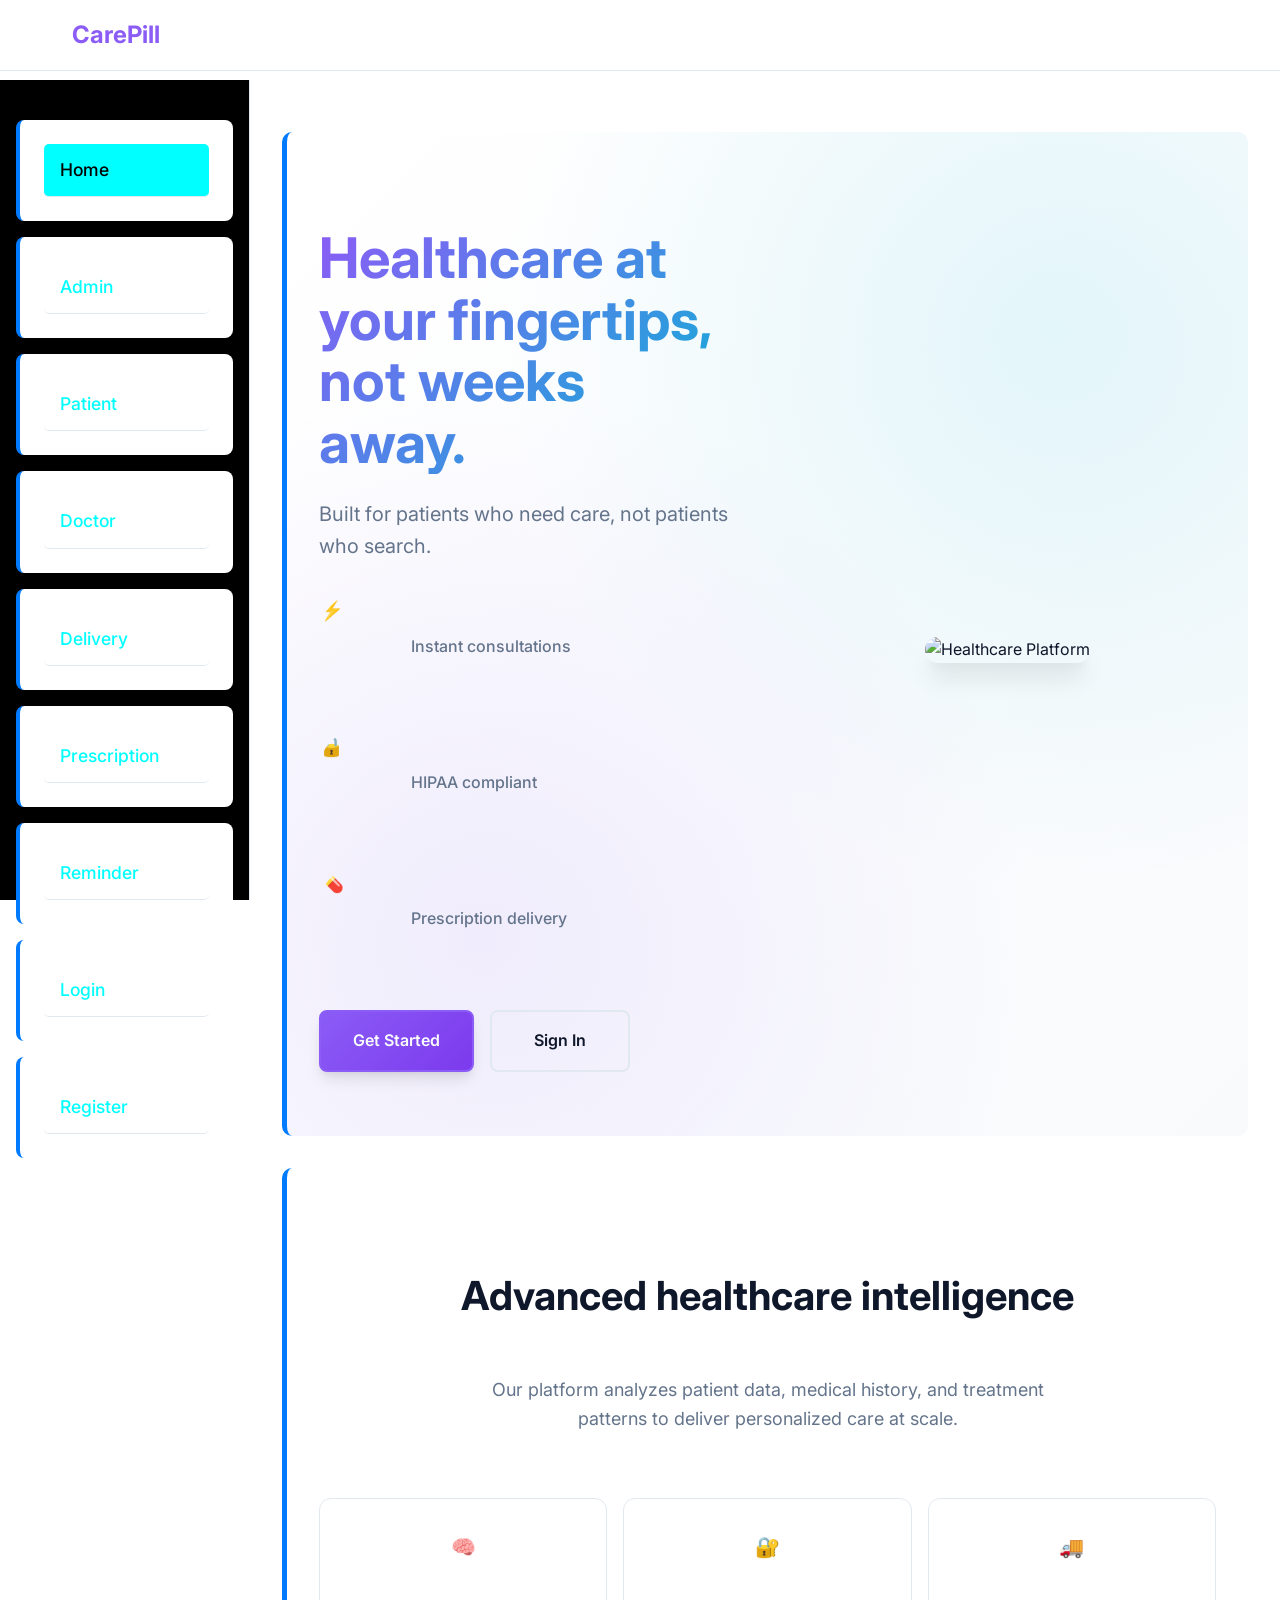
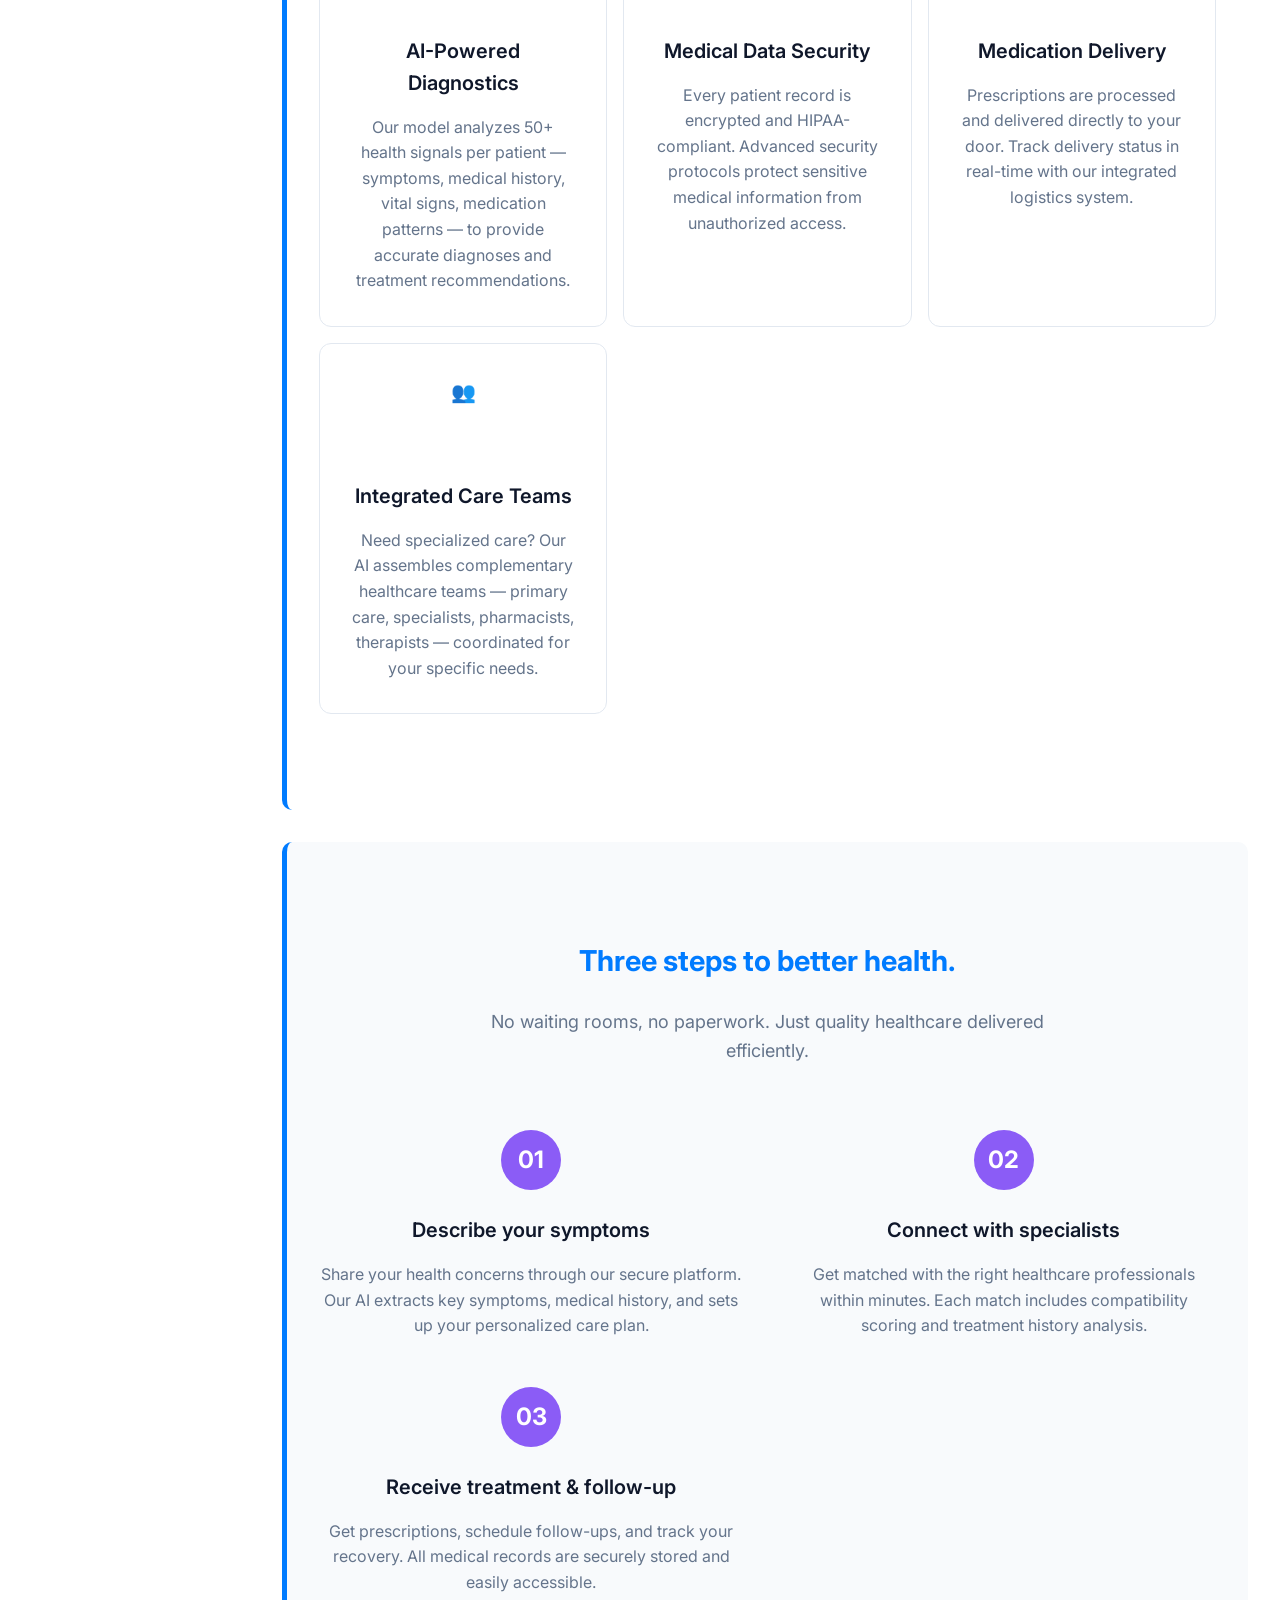
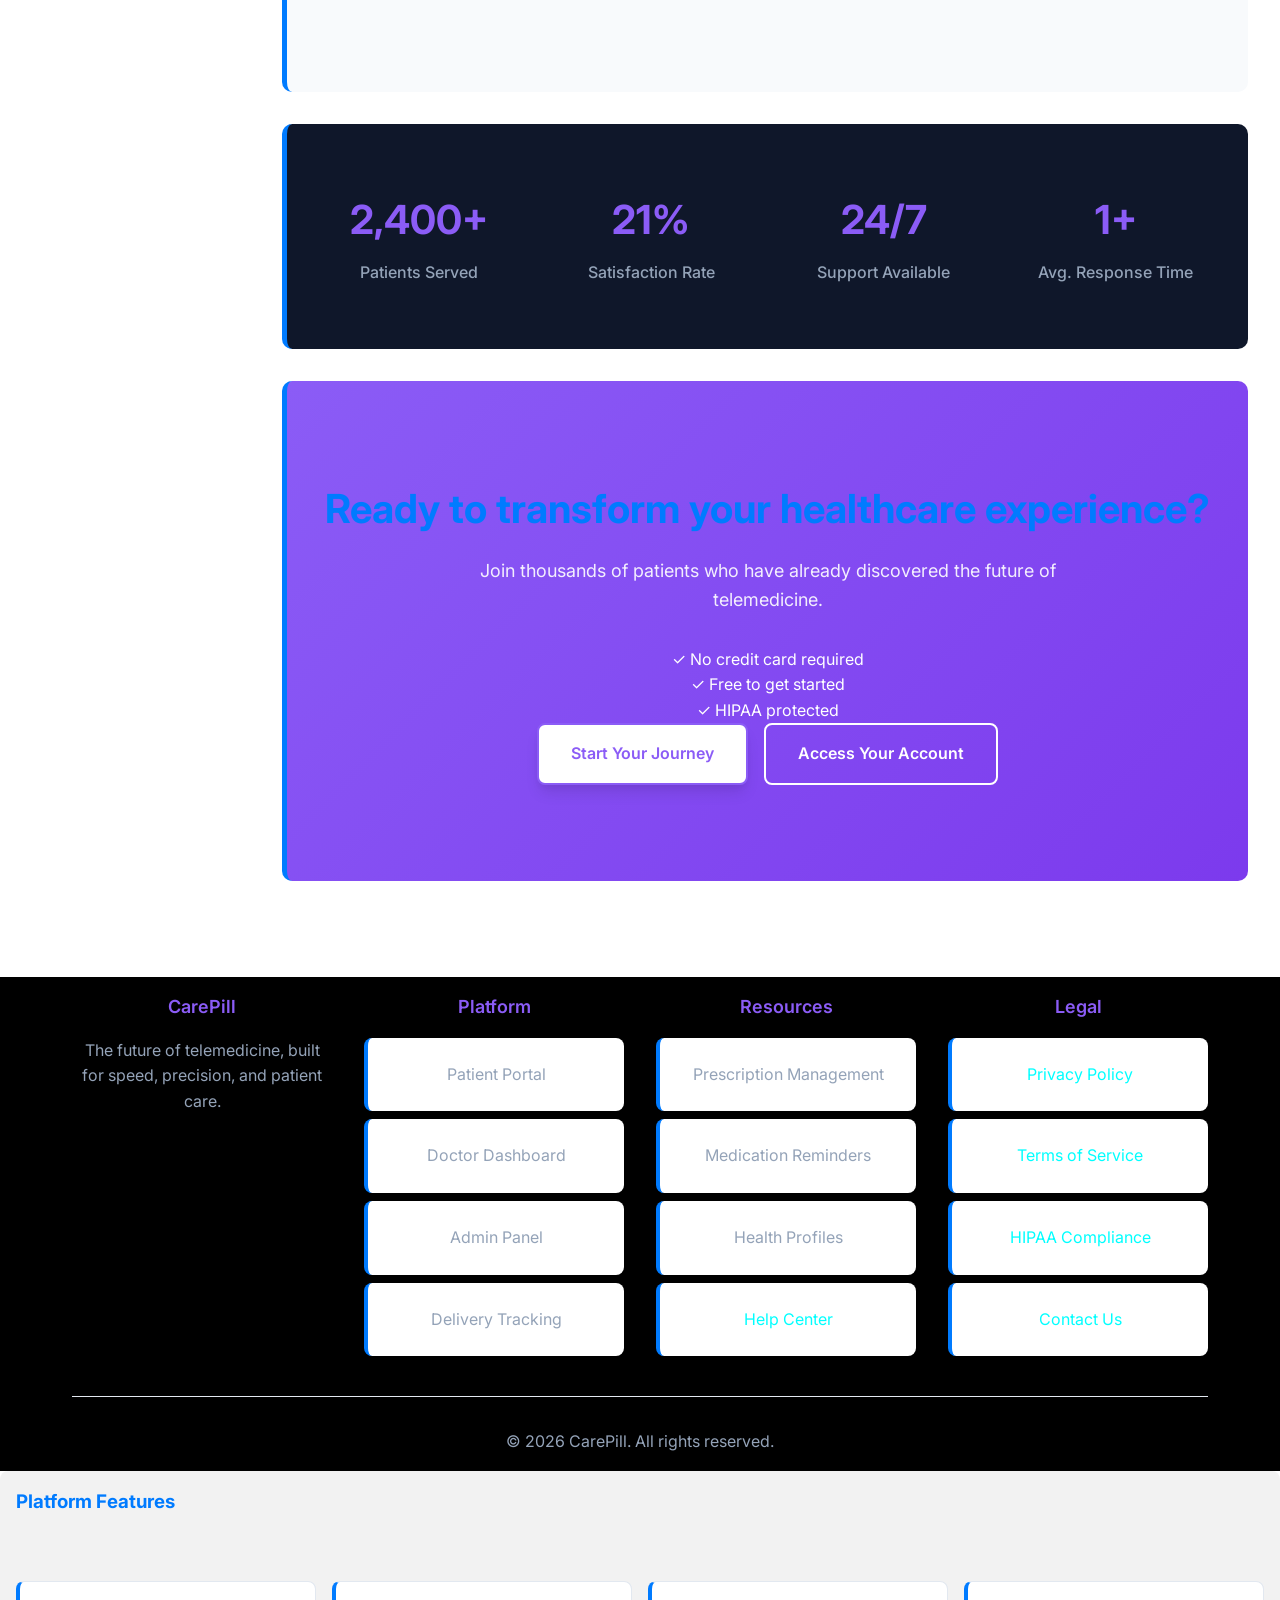
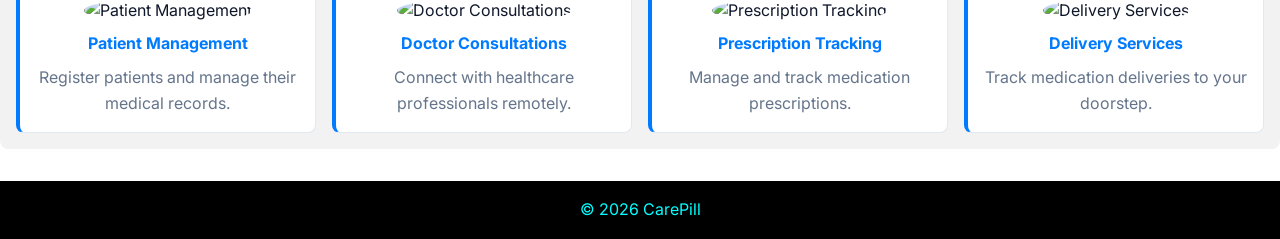
==== commit 63308e55: "Update UI to modern design, add login authentication, and chat feature" ====
--- a/templates/index.html
+++ b/templates/index.html
@@ -35,34 +35,52 @@
             <div class="hero-content">
                 <h1>Healthcare at your fingertips,<br>not weeks away.</h1>
                 <p class="hero-subtitle">Built for patients who need care, not patients who search.</p>
+                <div class="hero-features">
+                    <div class="hero-feature">
+                        <span class="feature-icon">⚡</span>
+                        <span>Instant consultations</span>
+                    </div>
+                    <div class="hero-feature">
+                        <span class="feature-icon">🔒</span>
+                        <span>HIPAA compliant</span>
+                    </div>
+                    <div class="hero-feature">
+                        <span class="feature-icon">💊</span>
+                        <span>Prescription delivery</span>
+                    </div>
+                </div>
                 <div class="hero-buttons">
                     <a href="/register" class="btn-primary">Get Started</a>
                     <a href="/login" class="btn-secondary">Sign In</a>
                 </div>
             </div>
             <div class="hero-image">
-                <img src="https://via.placeholder.com/600x400/00ffff/000000?text=Healthcare+Platform" alt="Healthcare Platform">
+                <div class="hero-illustration">
+                    <img src="https://via.placeholder.com/500x400/8b5cf6/ffffff?text=Healthcare+Platform" alt="Healthcare Platform">
+                </div>
             </div>
         </section>
 
         <!-- Features Section -->
         <section class="features">
             <div class="container">
-                <h2>Advanced healthcare management</h2>
-                <p class="section-subtitle">Our platform analyzes patient data, medical history, and treatment patterns to deliver personalized care.</p>
+                <div class="section-header">
+                    <h2>Advanced healthcare intelligence</h2>
+                    <p class="section-subtitle">Our platform analyzes patient data, medical history, and treatment patterns to deliver personalized care at scale.</p>
+                </div>
 
                 <div class="features-grid">
                     <div class="feature-card">
                         <div class="feature-icon">
-                            <img src="https://via.placeholder.com/80x80/00ffff/000000?text=AI" alt="AI Analysis">
+                            <span class="icon-emoji">🧠</span>
                         </div>
                         <h3>AI-Powered Diagnostics</h3>
-                        <p>Our system analyzes 50+ health signals per patient — symptoms, medical history, vital signs, medication patterns — to provide accurate diagnoses and treatment recommendations.</p>
-                    </div>
-
-                    <div class="feature-card">
-                        <div class="feature-icon">
-                            <img src="https://via.placeholder.com/80x80/00ffff/000000?text=Secure" alt="Security">
+                        <p>Our model analyzes 50+ health signals per patient — symptoms, medical history, vital signs, medication patterns — to provide accurate diagnoses and treatment recommendations.</p>
+                    </div>
+
+                    <div class="feature-card">
+                        <div class="feature-icon">
+                            <span class="icon-emoji">🔐</span>
                         </div>
                         <h3>Medical Data Security</h3>
                         <p>Every patient record is encrypted and HIPAA-compliant. Advanced security protocols protect sensitive medical information from unauthorized access.</p>
@@ -70,7 +88,7 @@
 
                     <div class="feature-card">
                         <div class="feature-icon">
-                            <img src="https://via.placeholder.com/80x80/00ffff/000000?text=Delivery" alt="Delivery">
+                            <span class="icon-emoji">🚚</span>
                         </div>
                         <h3>Medication Delivery</h3>
                         <p>Prescriptions are processed and delivered directly to your door. Track delivery status in real-time with our integrated logistics system.</p>
@@ -78,7 +96,7 @@
 
                     <div class="feature-card">
                         <div class="feature-icon">
-                            <img src="https://via.placeholder.com/80x80/00ffff/000000?text=Team" alt="Team Care">
+                            <span class="icon-emoji">👥</span>
                         </div>
                         <h3>Integrated Care Teams</h3>
                         <p>Need specialized care? Our AI assembles complementary healthcare teams — primary care, specialists, pharmacists, therapists — coordinated for your specific needs.</p>
@@ -90,8 +108,10 @@
         <!-- Process Section -->
         <section class="process">
             <div class="container">
-                <h2>Three steps to better health.</h2>
-                <p class="section-subtitle">No waiting rooms, no paperwork. Just quality healthcare delivered efficiently.</p>
+                <div class="section-header">
+                    <h2>Three steps to better health.</h2>
+                    <p class="section-subtitle">No waiting rooms, no paperwork. Just quality healthcare delivered efficiently.</p>
+                </div>
 
                 <div class="process-steps">
                     <div class="step">
@@ -142,11 +162,27 @@
         <!-- CTA Section -->
         <section class="cta">
             <div class="container">
-                <h2>Ready to transform your healthcare experience?</h2>
-                <p>Join thousands of patients who have already discovered the future of telemedicine.</p>
-                <div class="cta-buttons">
-                    <a href="/register" class="btn-primary">Start Your Journey</a>
-                    <a href="/login" class="btn-secondary">Access Your Account</a>
+                <div class="cta-content">
+                    <h2>Ready to transform your healthcare experience?</h2>
+                    <p>Join thousands of patients who have already discovered the future of telemedicine.</p>
+                    <div class="cta-features">
+                        <div class="cta-feature">
+                            <span class="check-icon">✓</span>
+                            <span>No credit card required</span>
+                        </div>
+                        <div class="cta-feature">
+                            <span class="check-icon">✓</span>
+                            <span>Free to get started</span>
+                        </div>
+                        <div class="cta-feature">
+                            <span class="check-icon">✓</span>
+                            <span>HIPAA protected</span>
+                        </div>
+                    </div>
+                    <div class="cta-buttons">
+                        <a href="/register" class="btn-primary">Start Your Journey</a>
+                        <a href="/login" class="btn-secondary">Access Your Account</a>
+                    </div>
                 </div>
             </div>
         </section>
--- a/static/css/style.css
+++ b/static/css/style.css
@@ -1,22 +1,32 @@
-/* Modern CarePill Styles */
+/* Modern Brut Work Inspired CarePill Styles */
 @import url('https://fonts.googleapis.com/css2?family=Inter:wght@300;400;500;600;700&display=swap');
 
 :root {
-    --primary-color: #00ffff;
-    --primary-dark: #008b8b;
-    --text-primary: #000000;
-    --text-secondary: #666666;
-    --text-light: #999999;
-    --bg-primary: #ffffff;
-    --bg-secondary: #f8f9fa;
-    --bg-dark: #1a1a1a;
-    --border-color: #e0e0e0;
-    --shadow-sm: 0 2px 4px rgba(0,0,0,0.1);
-    --shadow-md: 0 4px 12px rgba(0,0,0,0.15);
-    --shadow-lg: 0 8px 32px rgba(0,0,0,0.2);
-    --border-radius: 8px;
+    /* Brut Work Inspired Color Palette */
+    --primary-color: #8b5cf6; /* Lilac/Purple primary */
+    --primary-dark: #7c3aed; /* Darker purple */
+    --primary-light: #a78bfa; /* Lighter purple */
+    --accent-color: #06b6d4; /* Cyan accent */
+    --text-primary: #0f172a; /* Dark slate */
+    --text-secondary: #64748b; /* Slate */
+    --text-light: #94a3b8; /* Light slate */
+    --text-inverse: #f8fafc; /* Light background text */
+    --bg-primary: #ffffff; /* White */
+    --bg-secondary: #f8fafc; /* Light gray */
+    --bg-dark: #0f172a; /* Dark slate */
+    --bg-darker: #020617; /* Darker background */
+    --border-color: #e2e8f0; /* Light border */
+    --border-dark: #334155; /* Dark border */
+    --shadow-sm: 0 1px 2px 0 rgba(0, 0, 0, 0.05);
+    --shadow-md: 0 4px 6px -1px rgba(0, 0, 0, 0.1), 0 2px 4px -1px rgba(0, 0, 0, 0.06);
+    --shadow-lg: 0 10px 15px -3px rgba(0, 0, 0, 0.1), 0 4px 6px -2px rgba(0, 0, 0, 0.05);
+    --shadow-xl: 0 20px 25px -5px rgba(0, 0, 0, 0.1), 0 10px 10px -5px rgba(0, 0, 0, 0.04);
+    --border-radius: 6px;
+    --border-radius-md: 8px;
     --border-radius-lg: 12px;
-    --transition: all 0.3s ease;
+    --border-radius-xl: 16px;
+    --transition: all 0.2s cubic-bezier(0.4, 0, 0.2, 1);
+    --transition-slow: all 0.3s cubic-bezier(0.4, 0, 0.2, 1);
 }
 
 * {
@@ -31,6 +41,380 @@
     color: var(--text-primary);
     background-color: var(--bg-primary);
     overflow-x: hidden;
+}
+.navbar {
+    position: fixed;
+    top: 0;
+    left: 0;
+    right: 0;
+    background: rgba(255, 255, 255, 0.95);
+    backdrop-filter: blur(10px);
+    border-bottom: 1px solid var(--border-color);
+    z-index: 1000;
+    transition: var(--transition);
+}
+
+.navbar .container {
+    max-width: 1200px;
+    margin: 0 auto;
+    padding: 1rem 2rem;
+    display: flex;
+    justify-content: space-between;
+    align-items: center;
+}
+
+.logo {
+    font-size: 1.5rem;
+    font-weight: 700;
+    color: var(--primary-color);
+    margin: 0;
+}
+
+.nav-links {
+    display: flex;
+    list-style: none;
+    gap: 2rem;
+}
+
+.nav-links a {
+    color: var(--text-primary);
+    text-decoration: none;
+    font-weight: 500;
+    transition: var(--transition);
+}
+
+.nav-links a:hover {
+    color: var(--primary-color);
+}
+
+/* Container */
+.container {
+    max-width: 1200px;
+    margin: 0 auto;
+    padding: 0 2rem;
+}
+
+/* Hero Section */
+.hero {
+    background: linear-gradient(135deg, var(--bg-primary) 0%, var(--bg-secondary) 100%);
+    padding: 6rem 2rem 4rem;
+    display: flex;
+    align-items: center;
+    min-height: 80vh;
+    position: relative;
+    overflow: hidden;
+}
+
+.hero h1 {
+    font-size: 3.5rem;
+    font-weight: 700;
+    color: var(--text-primary);
+    margin-bottom: 1rem;
+    line-height: 1.2;
+}
+
+.hero p {
+    font-size: 1.25rem;
+    color: var(--text-secondary);
+    margin-bottom: 2rem;
+    max-width: 600px;
+}
+
+.hero-buttons {
+    display: flex;
+    gap: 1rem;
+}
+
+.btn {
+    display: inline-block;
+    padding: 0.75rem 1.5rem;
+    border-radius: var(--border-radius);
+    text-decoration: none;
+    font-weight: 600;
+    transition: var(--transition);
+    cursor: pointer;
+    border: none;
+}
+
+.btn-primary {
+    background: var(--primary-color);
+    color: var(--text-inverse);
+}
+
+.btn-primary:hover {
+    background: var(--primary-dark);
+    transform: translateY(-2px);
+    box-shadow: var(--shadow-lg);
+}
+
+.btn-secondary {
+    background: transparent;
+    color: var(--text-primary);
+    border: 2px solid var(--border-color);
+}
+
+.btn-secondary:hover {
+    background: var(--bg-secondary);
+    border-color: var(--primary-color);
+}
+
+/* Features Section */
+.features {
+    padding: 6rem 2rem;
+    background: var(--bg-primary);
+}
+
+.features h2 {
+    font-size: 2.5rem;
+    font-weight: 700;
+    text-align: center;
+    margin-bottom: 3rem;
+    color: var(--text-primary);
+}
+
+.features-grid {
+    display: grid;
+    grid-template-columns: repeat(auto-fit, minmax(300px, 1fr));
+    gap: 2rem;
+}
+
+.feature {
+    padding: 2rem;
+    background: var(--bg-secondary);
+    border-radius: var(--border-radius-lg);
+    border: 1px solid var(--border-color);
+    transition: var(--transition);
+}
+
+.feature:hover {
+    transform: translateY(-4px);
+    box-shadow: var(--shadow-lg);
+}
+
+.feature h3 {
+    font-size: 1.5rem;
+    font-weight: 600;
+    margin-bottom: 1rem;
+    color: var(--text-primary);
+}
+
+.feature p {
+    color: var(--text-secondary);
+    line-height: 1.6;
+}
+
+/* Stats Section */
+.stats {
+    padding: 4rem 2rem;
+    background: var(--bg-dark);
+    color: var(--text-inverse);
+}
+
+.stats-grid {
+    display: grid;
+    grid-template-columns: repeat(auto-fit, minmax(200px, 1fr));
+    gap: 2rem;
+    text-align: center;
+}
+
+.stat h3 {
+    font-size: 3rem;
+    font-weight: 700;
+    margin-bottom: 0.5rem;
+    color: var(--primary-color);
+}
+
+.stat p {
+    font-size: 1rem;
+    color: var(--text-light);
+}
+
+/* CTA Section */
+.cta {
+    padding: 6rem 2rem;
+    background: linear-gradient(135deg, var(--primary-color) 0%, var(--primary-dark) 100%);
+    color: var(--text-inverse);
+    text-align: center;
+}
+
+.cta h2 {
+    font-size: 2.5rem;
+    font-weight: 700;
+    margin-bottom: 1rem;
+}
+
+.cta p {
+    font-size: 1.25rem;
+    margin-bottom: 2rem;
+    max-width: 600px;
+    margin-left: auto;
+    margin-right: auto;
+}
+
+/* Footer */
+footer {
+    padding: 2rem 2rem;
+    background: var(--bg-darker);
+    color: var(--text-light);
+    text-align: center;
+}
+
+/* Login Section */
+.login-section {
+    padding: 6rem 2rem;
+    min-height: 80vh;
+    display: flex;
+    align-items: center;
+    background: var(--bg-secondary);
+}
+
+.login-card {
+    max-width: 400px;
+    margin: 0 auto;
+    background: var(--bg-primary);
+    padding: 3rem;
+    border-radius: var(--border-radius-lg);
+    box-shadow: var(--shadow-lg);
+    border: 1px solid var(--border-color);
+}
+
+.login-card h2 {
+    font-size: 2rem;
+    font-weight: 700;
+    margin-bottom: 0.5rem;
+    text-align: center;
+    color: var(--text-primary);
+}
+
+.login-card p {
+    text-align: center;
+    color: var(--text-secondary);
+    margin-bottom: 2rem;
+}
+
+.form-group {
+    margin-bottom: 1.5rem;
+}
+
+.form-group label {
+    display: block;
+    margin-bottom: 0.5rem;
+    font-weight: 500;
+    color: var(--text-primary);
+}
+
+.form-group input {
+    width: 100%;
+    padding: 0.75rem;
+    border: 1px solid var(--border-color);
+    border-radius: var(--border-radius);
+    font-size: 1rem;
+    transition: var(--transition);
+}
+
+.form-group input:focus {
+    outline: none;
+    border-color: var(--primary-color);
+    box-shadow: 0 0 0 3px rgba(139, 92, 246, 0.1);
+}
+
+.register-link {
+    text-align: center;
+    margin-top: 1.5rem;
+    color: var(--text-secondary);
+}
+
+.register-link a {
+    color: var(--primary-color);
+    text-decoration: none;
+    font-weight: 600;
+}
+
+/* Chat Section */
+.chat-section {
+    padding: 6rem 2rem;
+    background: var(--bg-secondary);
+    min-height: 80vh;
+}
+
+.chat-container {
+    max-width: 800px;
+    margin: 0 auto;
+    background: var(--bg-primary);
+    border-radius: var(--border-radius-lg);
+    box-shadow: var(--shadow-lg);
+    overflow: hidden;
+}
+
+.chat-header {
+    padding: 2rem;
+    background: var(--primary-color);
+    color: var(--text-inverse);
+    text-align: center;
+}
+
+.chat-header h2 {
+    margin-bottom: 0.5rem;
+}
+
+.chat-messages {
+    height: 400px;
+    overflow-y: auto;
+    padding: 1rem;
+    background: var(--bg-secondary);
+}
+
+.message {
+    margin-bottom: 1rem;
+}
+
+.message.patient {
+    text-align: right;
+}
+
+.message.doctor {
+    text-align: left;
+}
+
+.message-content {
+    display: inline-block;
+    max-width: 70%;
+    padding: 0.75rem;
+    border-radius: var(--border-radius);
+    background: var(--bg-primary);
+    box-shadow: var(--shadow-sm);
+}
+
+.message.patient .message-content {
+    background: var(--primary-color);
+    color: var(--text-inverse);
+}
+
+.message-time {
+    display: block;
+    font-size: 0.75rem;
+    margin-top: 0.25rem;
+    opacity: 0.7;
+}
+
+.chat-input {
+    display: flex;
+    padding: 1rem;
+    background: var(--bg-primary);
+    border-top: 1px solid var(--border-color);
+}
+
+.chat-input input {
+    flex: 1;
+    padding: 0.75rem;
+    border: 1px solid var(--border-color);
+    border-radius: var(--border-radius);
+    margin-right: 1rem;
+}
+
+.chat-input input:focus {
+    outline: none;
+    border-color: var(--primary-color);
 }
 
 /* Header Styles */
@@ -128,12 +512,28 @@
     display: flex;
     align-items: center;
     min-height: 80vh;
+    position: relative;
+    overflow: hidden;
+}
+
+.hero::before {
+    content: '';
+    position: absolute;
+    top: 0;
+    left: 0;
+    right: 0;
+    bottom: 0;
+    background: radial-gradient(circle at 20% 80%, rgba(139, 92, 246, 0.1) 0%, transparent 50%),
+                radial-gradient(circle at 80% 20%, rgba(6, 182, 212, 0.1) 0%, transparent 50%);
+    pointer-events: none;
 }
 
 .hero-content {
     flex: 1;
     max-width: 600px;
     padding-right: 4rem;
+    position: relative;
+    z-index: 1;
 }
 
 .hero h1 {
@@ -142,6 +542,10 @@
     line-height: 1.1;
     margin-bottom: 1.5rem;
     color: var(--text-primary);
+    background: linear-gradient(135deg, var(--primary-color) 0%, var(--accent-color) 100%);
+    -webkit-background-clip: text;
+    -webkit-text-fill-color: transparent;
+    background-clip: text;
 }
 
 .hero-subtitle {
@@ -149,6 +553,27 @@
     color: var(--text-secondary);
     margin-bottom: 2rem;
     font-weight: 400;
+    line-height: 1.6;
+}
+
+.hero-features {
+    display: flex;
+    gap: 2rem;
+    margin-bottom: 2.5rem;
+    flex-wrap: wrap;
+}
+
+.hero-feature {
+    display: flex;
+    align-items: center;
+    gap: 0.75rem;
+    color: var(--text-secondary);
+    font-weight: 500;
+}
+
+.feature-icon {
+    font-size: 1.25rem;
+    color: var(--primary-color);
 }
 
 .hero-buttons {
@@ -161,26 +586,28 @@
 .btn-secondary {
     display: inline-block;
     padding: 1rem 2rem;
-    border-radius: var(--border-radius);
+    border-radius: var(--border-radius-md);
     text-decoration: none;
     font-weight: 600;
     font-size: 1rem;
     transition: var(--transition);
     text-align: center;
     min-width: 140px;
+    position: relative;
+    overflow: hidden;
 }
 
 .btn-primary {
-    background: var(--primary-color);
-    color: var(--bg-primary);
+    background: linear-gradient(135deg, var(--primary-color) 0%, var(--primary-dark) 100%);
+    color: var(--text-inverse);
     border: 2px solid var(--primary-color);
+    box-shadow: var(--shadow-lg);
 }
 
 .btn-primary:hover {
-    background: var(--primary-dark);
-    border-color: var(--primary-dark);
     transform: translateY(-2px);
-    box-shadow: var(--shadow-md);
+    box-shadow: var(--shadow-xl);
+    background: linear-gradient(135deg, var(--primary-dark) 0%, var(--primary-color) 100%);
 }
 
 .btn-secondary {
@@ -202,13 +629,24 @@
     display: flex;
     justify-content: center;
     align-items: center;
-}
-
-.hero-image img {
+    position: relative;
+    z-index: 1;
+}
+
+.hero-illustration {
+    position: relative;
+}
+
+.hero-illustration img {
     max-width: 100%;
     height: auto;
-    border-radius: var(--border-radius-lg);
-    box-shadow: var(--shadow-lg);
+    border-radius: var(--border-radius-xl);
+    box-shadow: var(--shadow-xl);
+    transition: var(--transition);
+}
+
+.hero-illustration img:hover {
+    transform: scale(1.02);
 }
 
 /* Container */
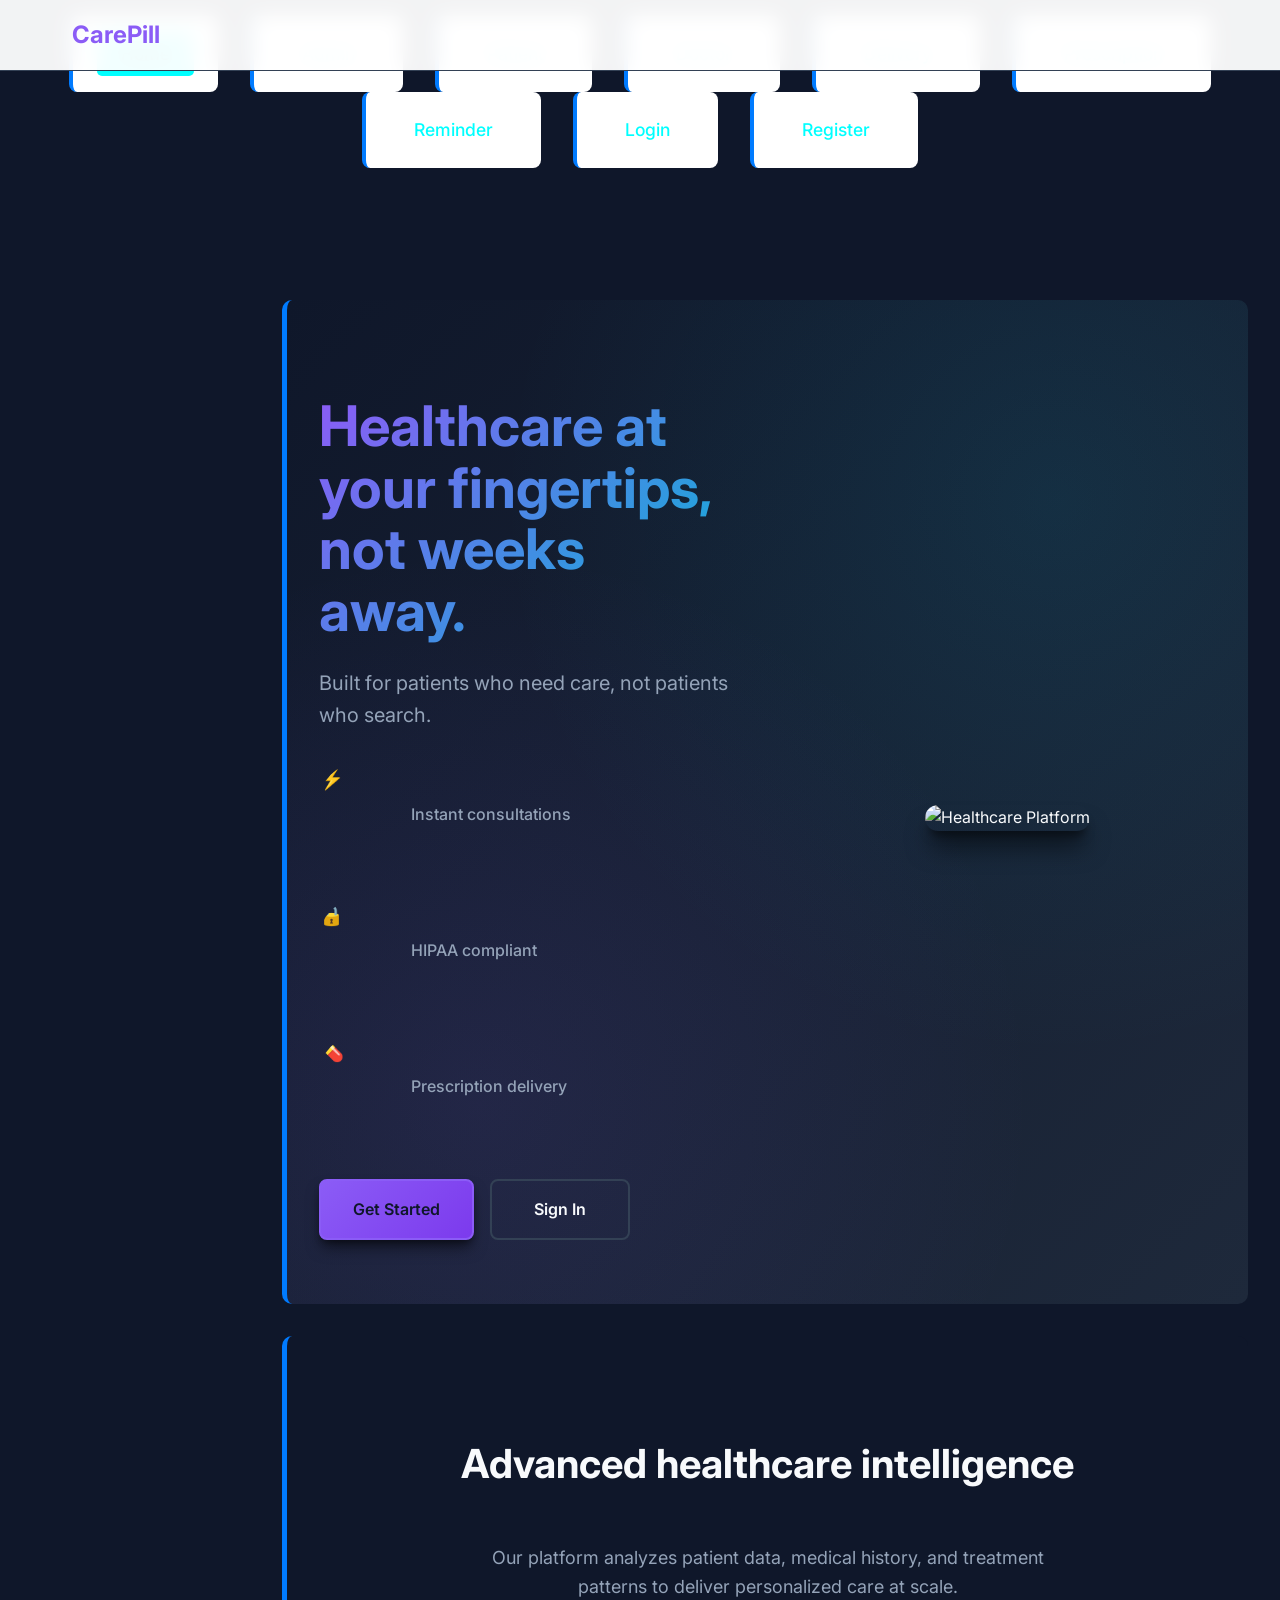
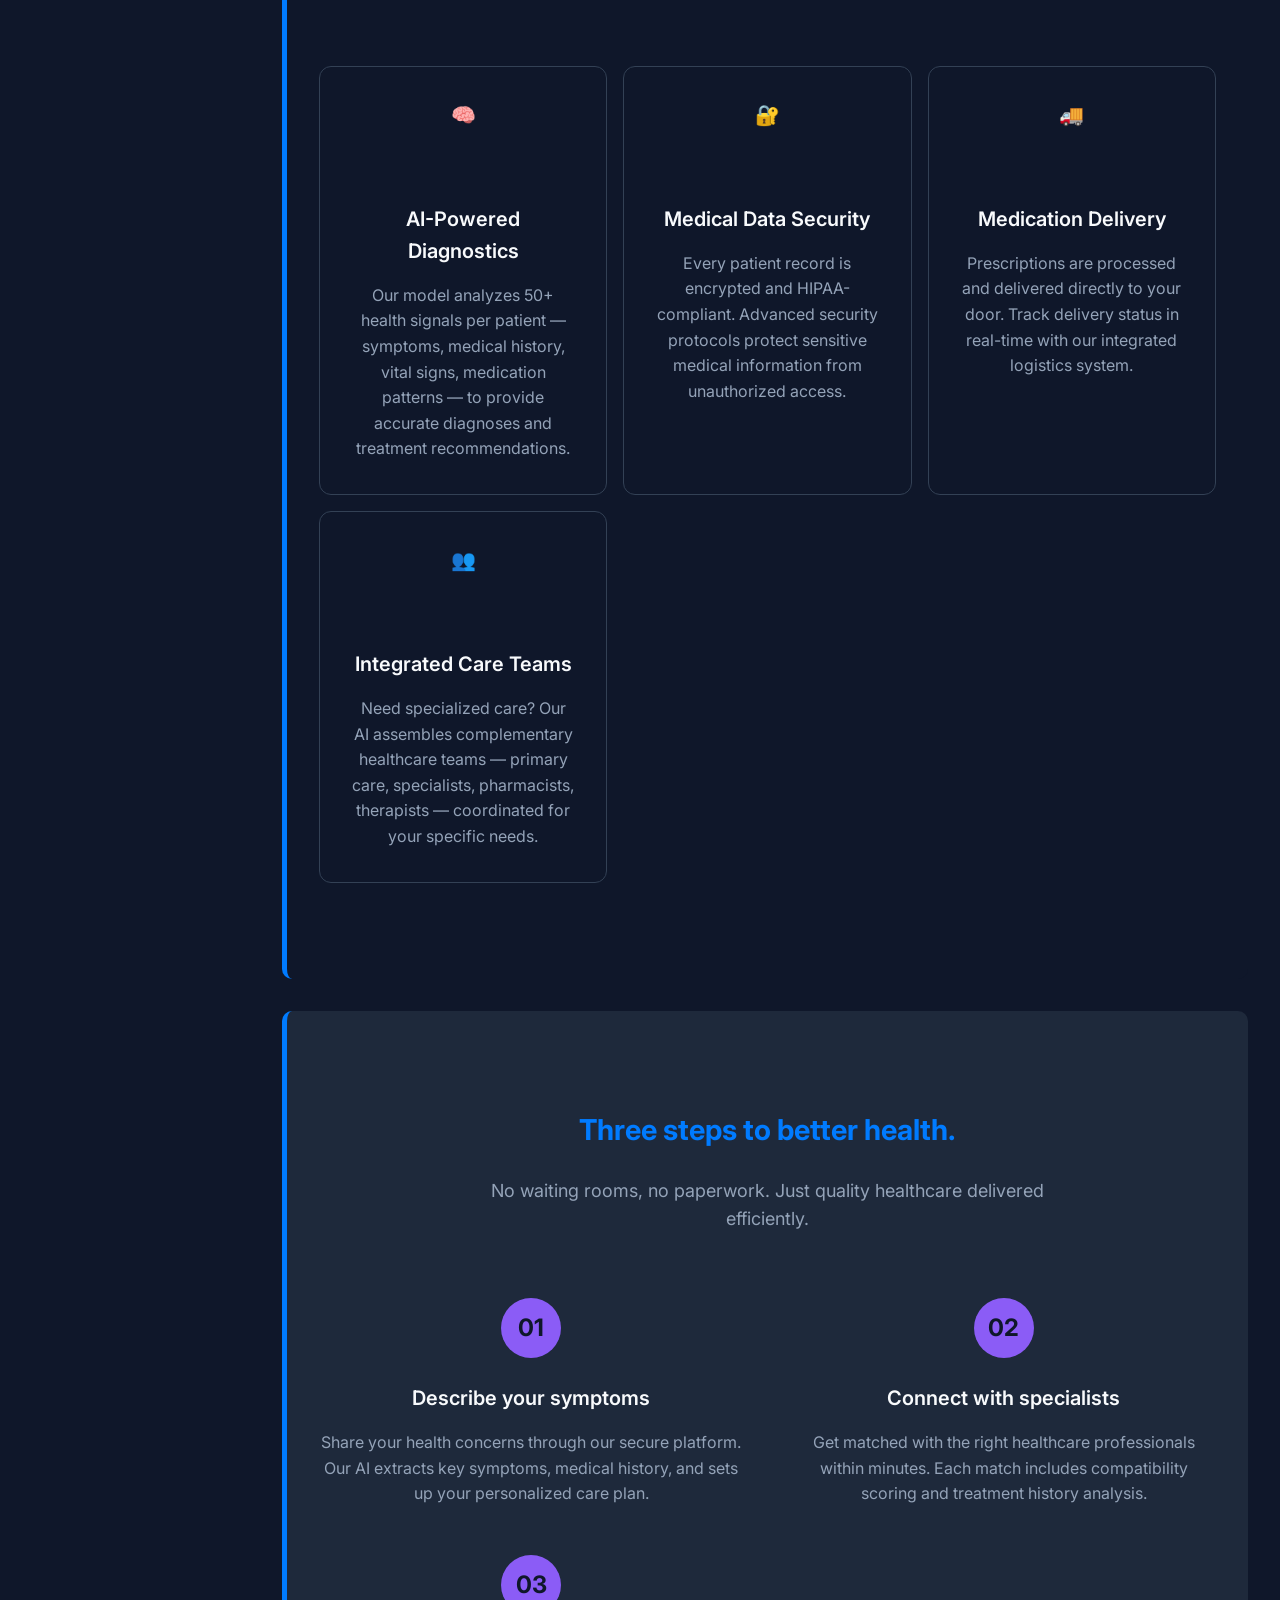
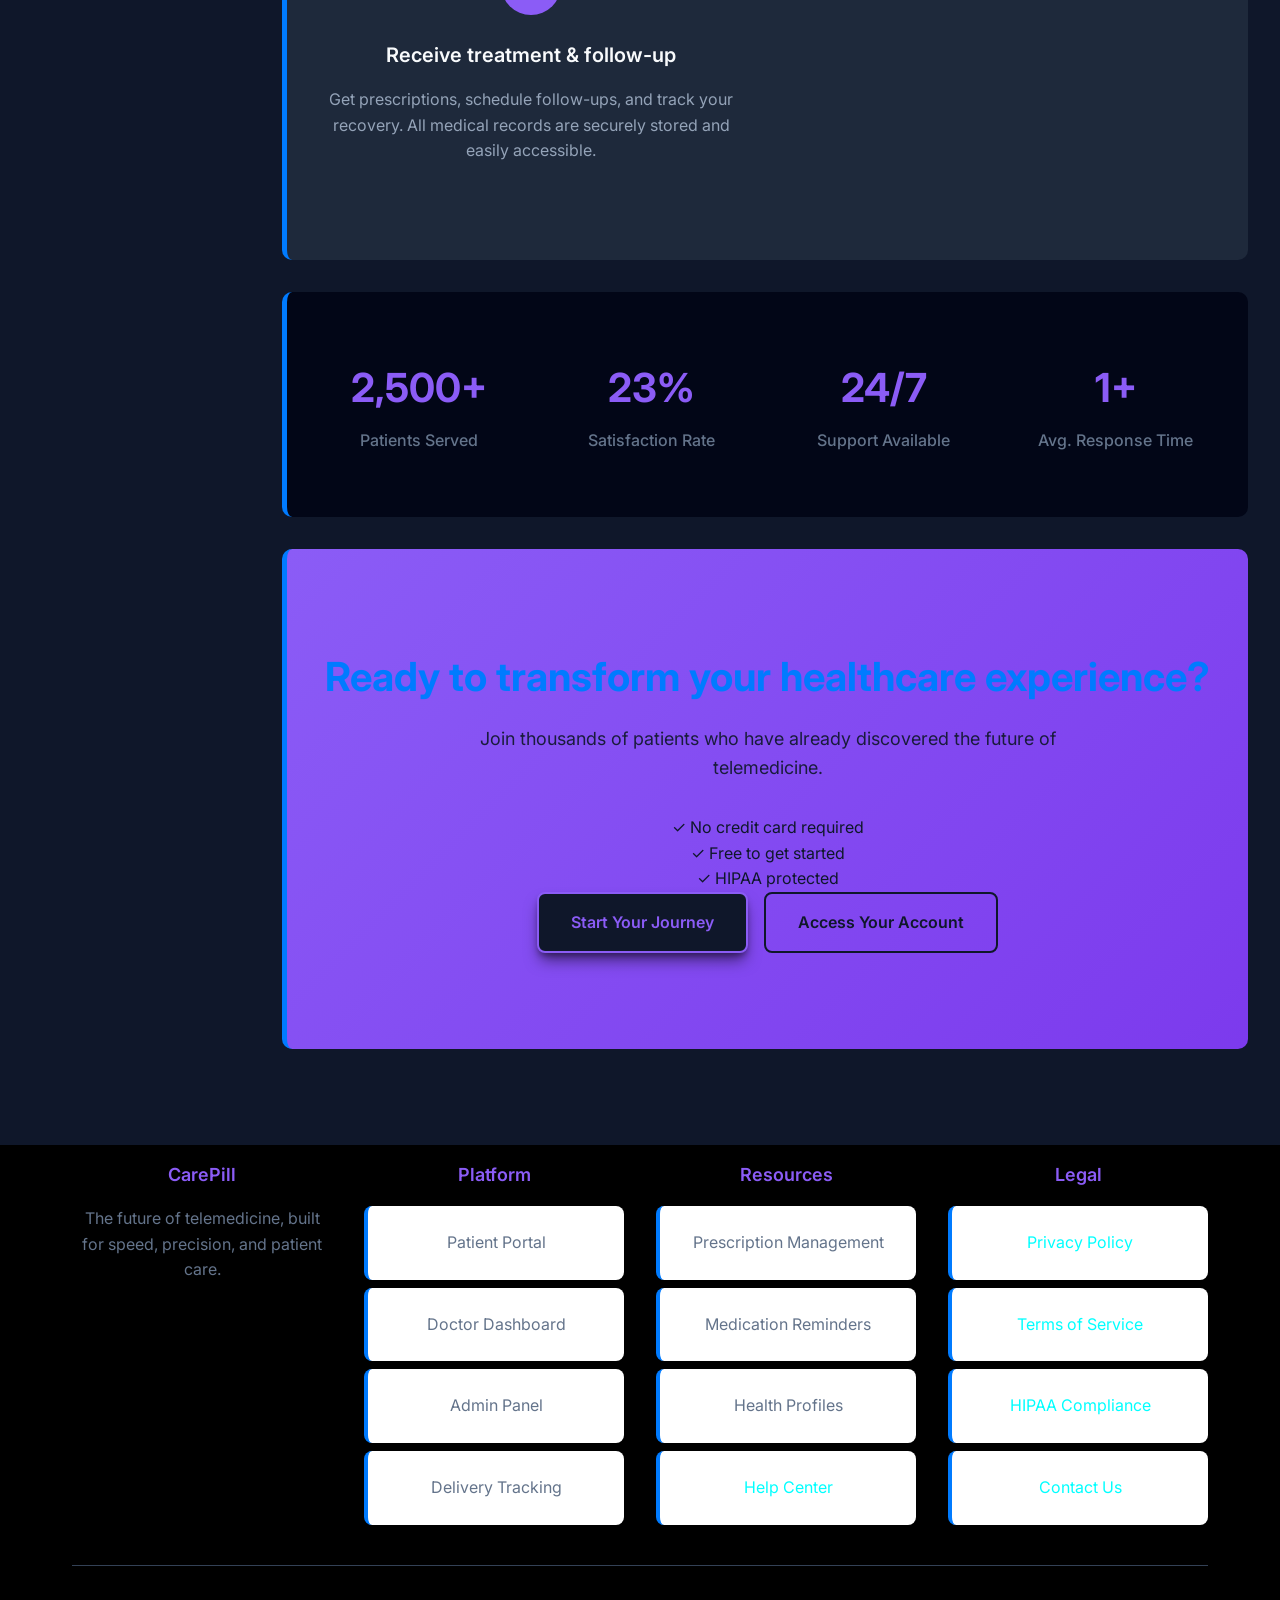
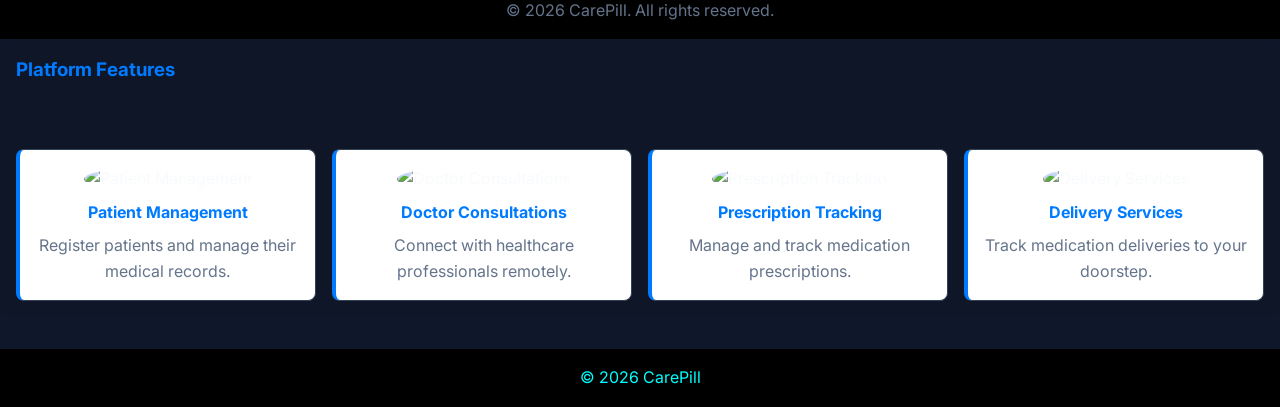
==== commit d5ebadcc: "Remove sidebar, add top navigation bar to all pages for modern look" ====
--- a/templates/index.html
+++ b/templates/index.html
@@ -14,21 +14,19 @@
             <button class="menu-toggle" onclick="toggleMenu()">☰</button>
         </div>
     </header>
-    <aside id="sidebar">
-        <nav>
-            <ul>
-                <li><a href="/">Home</a></li>
-                <li><a href="/admin">Admin</a></li>
-                <li><a href="/patient">Patient</a></li>
-                <li><a href="/doctor">Doctor</a></li>
-                <li><a href="/delivery">Delivery</a></li>
-                <li><a href="/prescription">Prescription</a></li>
-                <li><a href="/reminder">Reminder</a></li>
-                <li><a href="/login">Login</a></li>
-                <li><a href="/register">Register</a></li>
-            </ul>
-        </nav>
-    </aside>
+    <nav class="main-navbar">
+        <ul>
+            <li><a href="/">Home</a></li>
+            <li><a href="/admin">Admin</a></li>
+            <li><a href="/patient">Patient</a></li>
+            <li><a href="/doctor">Doctor</a></li>
+            <li><a href="/delivery">Delivery</a></li>
+            <li><a href="/prescription">Prescription</a></li>
+            <li><a href="/reminder">Reminder</a></li>
+            <li><a href="/login">Login</a></li>
+            <li><a href="/register">Register</a></li>
+        </ul>
+    </nav>
     <main>
         <!-- Hero Section -->
         <section class="hero">
--- a/static/css/style.css
+++ b/static/css/style.css
@@ -2,25 +2,26 @@
 @import url('https://fonts.googleapis.com/css2?family=Inter:wght@300;400;500;600;700&display=swap');
 
 :root {
-    /* Brut Work Inspired Color Palette */
-    --primary-color: #8b5cf6; /* Lilac/Purple primary */
-    --primary-dark: #7c3aed; /* Darker purple */
-    --primary-light: #a78bfa; /* Lighter purple */
+    /* Brut Work Inspired Dark Theme */
+    --primary-color: #8b5cf6; /* Lilac primary */
+    --primary-dark: #7c3aed; /* Darker lilac */
+    --primary-light: #a78bfa; /* Lighter lilac */
     --accent-color: #06b6d4; /* Cyan accent */
-    --text-primary: #0f172a; /* Dark slate */
-    --text-secondary: #64748b; /* Slate */
-    --text-light: #94a3b8; /* Light slate */
-    --text-inverse: #f8fafc; /* Light background text */
-    --bg-primary: #ffffff; /* White */
-    --bg-secondary: #f8fafc; /* Light gray */
-    --bg-dark: #0f172a; /* Dark slate */
-    --bg-darker: #020617; /* Darker background */
-    --border-color: #e2e8f0; /* Light border */
-    --border-dark: #334155; /* Dark border */
-    --shadow-sm: 0 1px 2px 0 rgba(0, 0, 0, 0.05);
-    --shadow-md: 0 4px 6px -1px rgba(0, 0, 0, 0.1), 0 2px 4px -1px rgba(0, 0, 0, 0.06);
-    --shadow-lg: 0 10px 15px -3px rgba(0, 0, 0, 0.1), 0 4px 6px -2px rgba(0, 0, 0, 0.05);
-    --shadow-xl: 0 20px 25px -5px rgba(0, 0, 0, 0.1), 0 10px 10px -5px rgba(0, 0, 0, 0.04);
+    --text-primary: #f8fafc; /* Light text */
+    --text-secondary: #94a3b8; /* Light gray */
+    --text-light: #64748b; /* Medium gray */
+    --text-inverse: #0f172a; /* Dark text for light backgrounds */
+    --bg-primary: #0f172a; /* Dark slate background */
+    --bg-secondary: #1e293b; /* Slightly lighter dark */
+    --bg-dark: #020617; /* Very dark */
+    --bg-darker: #000000; /* Black */
+    --bg-light: #f8fafc; /* Light for cards */
+    --border-color: #334155; /* Dark border */
+    --border-dark: #1e293b; /* Darker border */
+    --shadow-sm: 0 1px 2px 0 rgba(0, 0, 0, 0.3);
+    --shadow-md: 0 4px 6px -1px rgba(0, 0, 0, 0.4), 0 2px 4px -1px rgba(0, 0, 0, 0.3);
+    --shadow-lg: 0 10px 15px -3px rgba(0, 0, 0, 0.5), 0 4px 6px -2px rgba(0, 0, 0, 0.4);
+    --shadow-xl: 0 20px 25px -5px rgba(0, 0, 0, 0.6), 0 10px 10px -5px rgba(0, 0, 0, 0.5);
     --border-radius: 6px;
     --border-radius-md: 8px;
     --border-radius-lg: 12px;
@@ -47,7 +48,7 @@
     top: 0;
     left: 0;
     right: 0;
-    background: rgba(255, 255, 255, 0.95);
+    background: rgba(15, 23, 42, 0.95);
     backdrop-filter: blur(10px);
     border-bottom: 1px solid var(--border-color);
     z-index: 1000;
@@ -180,7 +181,7 @@
 
 .feature {
     padding: 2rem;
-    background: var(--bg-secondary);
+    background: var(--bg-light);
     border-radius: var(--border-radius-lg);
     border: 1px solid var(--border-color);
     transition: var(--transition);
@@ -195,11 +196,11 @@
     font-size: 1.5rem;
     font-weight: 600;
     margin-bottom: 1rem;
-    color: var(--text-primary);
+    color: var(--text-inverse);
 }
 
 .feature p {
-    color: var(--text-secondary);
+    color: var(--text-light);
     line-height: 1.6;
 }
 
@@ -207,7 +208,7 @@
 .stats {
     padding: 4rem 2rem;
     background: var(--bg-dark);
-    color: var(--text-inverse);
+    color: var(--text-primary);
 }
 
 .stats-grid {
@@ -226,7 +227,7 @@
 
 .stat p {
     font-size: 1rem;
-    color: var(--text-light);
+    color: var(--text-secondary);
 }
 
 /* CTA Section */
@@ -255,7 +256,7 @@
 footer {
     padding: 2rem 2rem;
     background: var(--bg-darker);
-    color: var(--text-light);
+    color: var(--text-secondary);
     text-align: center;
 }
 
@@ -271,7 +272,7 @@
 .login-card {
     max-width: 400px;
     margin: 0 auto;
-    background: var(--bg-primary);
+    background: var(--bg-light);
     padding: 3rem;
     border-radius: var(--border-radius-lg);
     box-shadow: var(--shadow-lg);
@@ -283,12 +284,12 @@
     font-weight: 700;
     margin-bottom: 0.5rem;
     text-align: center;
-    color: var(--text-primary);
+    color: var(--text-inverse);
 }
 
 .login-card p {
     text-align: center;
-    color: var(--text-secondary);
+    color: var(--text-light);
     margin-bottom: 2rem;
 }
 
@@ -300,7 +301,7 @@
     display: block;
     margin-bottom: 0.5rem;
     font-weight: 500;
-    color: var(--text-primary);
+    color: var(--text-inverse);
 }
 
 .form-group input {
@@ -340,7 +341,7 @@
 .chat-container {
     max-width: 800px;
     margin: 0 auto;
-    background: var(--bg-primary);
+    background: var(--bg-light);
     border-radius: var(--border-radius-lg);
     box-shadow: var(--shadow-lg);
     overflow: hidden;
@@ -400,7 +401,7 @@
 .chat-input {
     display: flex;
     padding: 1rem;
-    background: var(--bg-primary);
+    background: var(--bg-light);
     border-top: 1px solid var(--border-color);
 }
 
@@ -454,6 +455,52 @@
     cursor: pointer;
     color: var(--text-primary);
     padding: 0.5rem;
+}
+
+/* Menu Panel */
+.menu-panel {
+    position: absolute;
+    top: 100%;
+    right: 0;
+    width: 250px;
+    background: var(--bg-secondary);
+    border: 1px solid var(--border-color);
+    border-radius: var(--border-radius-md);
+    box-shadow: var(--shadow-lg);
+    opacity: 0;
+    visibility: hidden;
+    transform: translateY(-10px);
+    transition: var(--transition);
+    z-index: 1000;
+}
+
+.menu-panel.active {
+    opacity: 1;
+    visibility: visible;
+    transform: translateY(0);
+}
+
+.menu-links {
+    list-style: none;
+    padding: 1rem 0;
+    margin: 0;
+}
+
+.menu-links li {
+    margin: 0;
+}
+
+.menu-links a {
+    display: block;
+    padding: 1rem 2rem;
+    color: var(--text-primary);
+    text-decoration: none;
+    transition: var(--transition);
+}
+
+.menu-links a:hover {
+    background: var(--bg-dark);
+    color: var(--primary-color);
 }
 
 /* Sidebar Navigation */
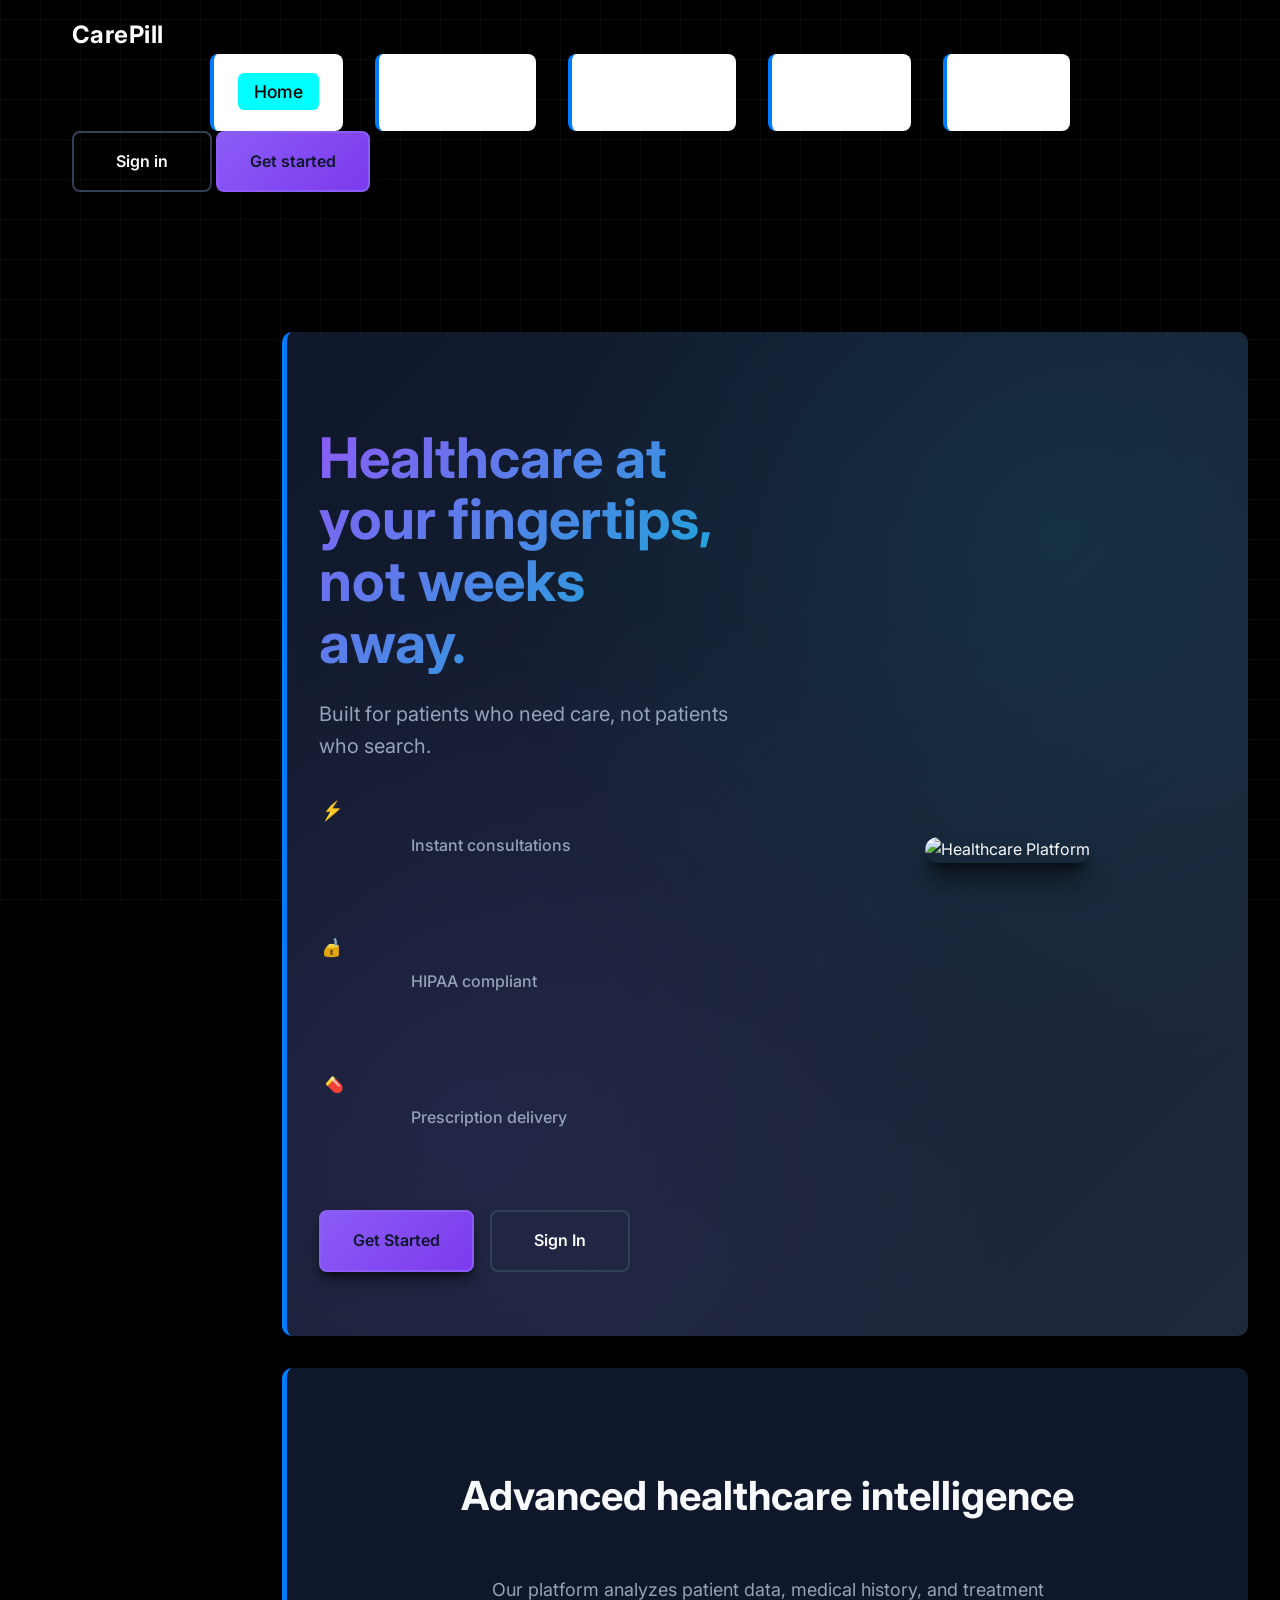
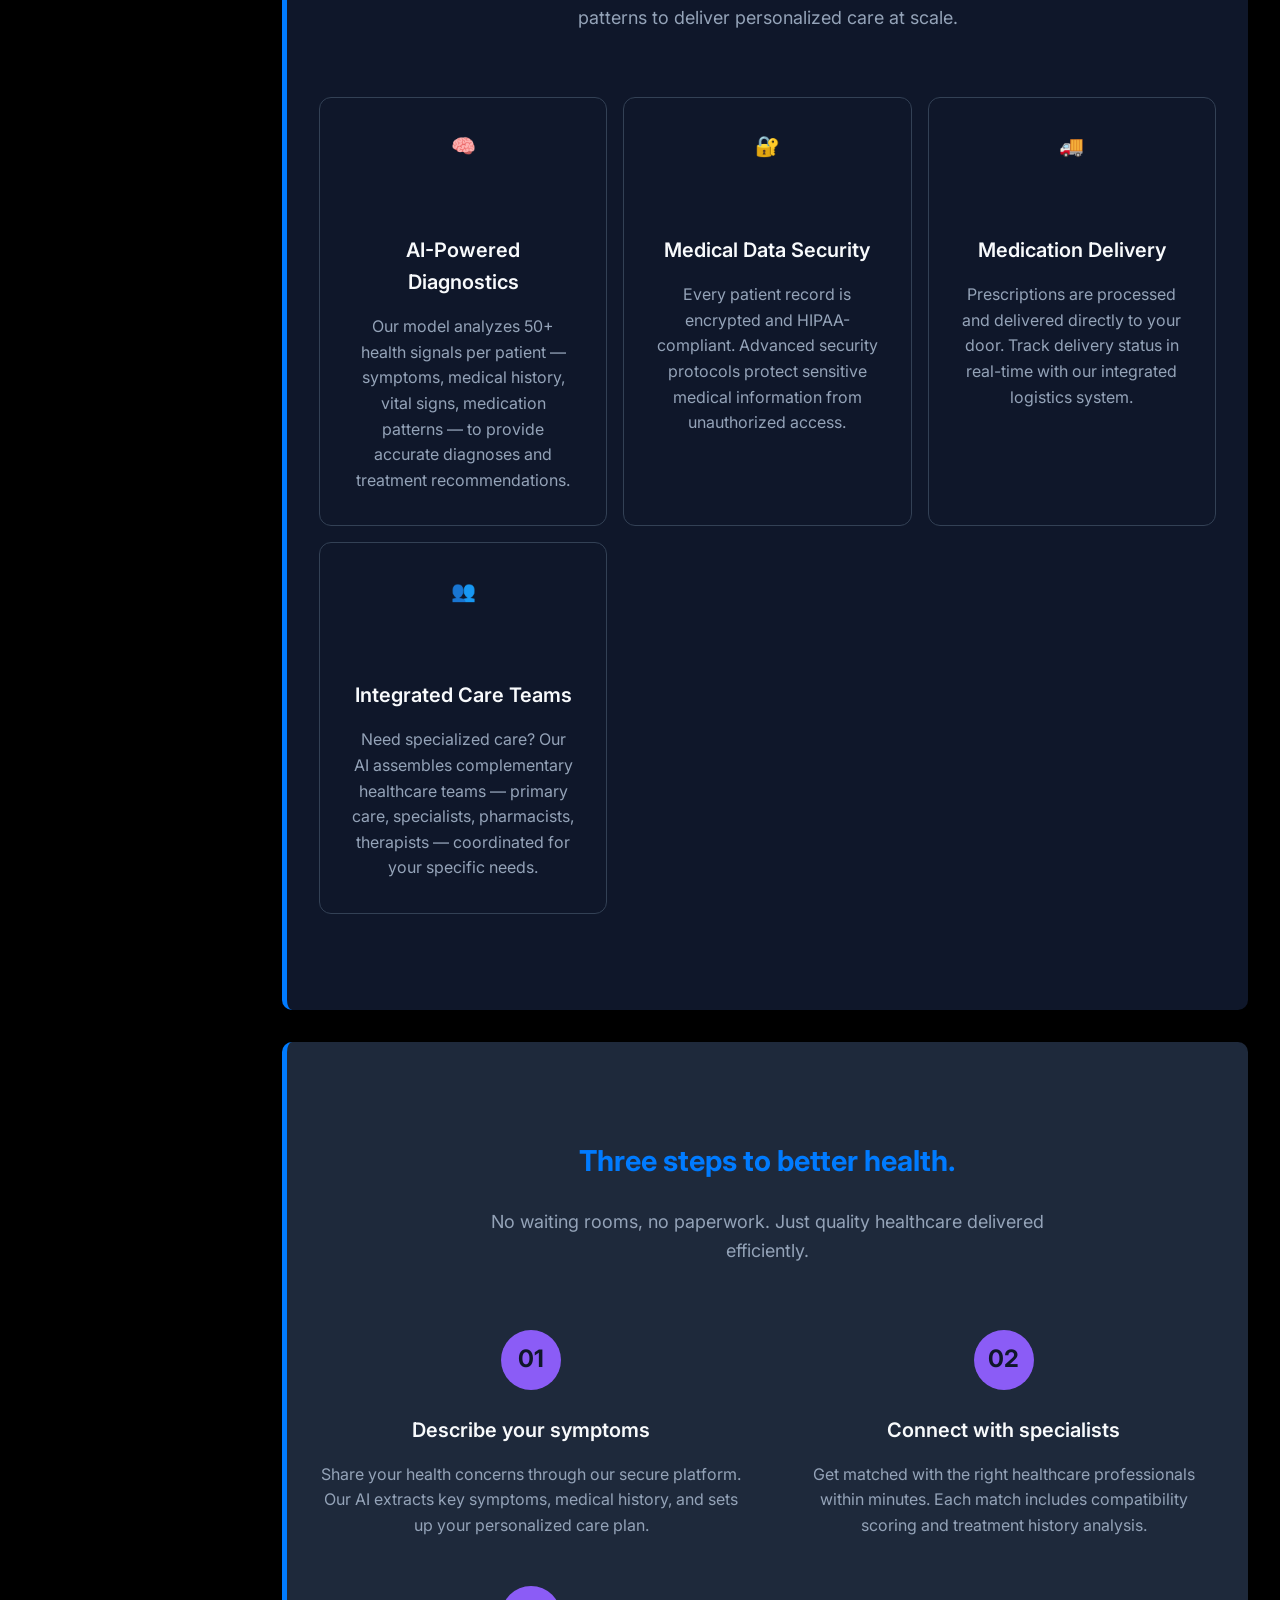
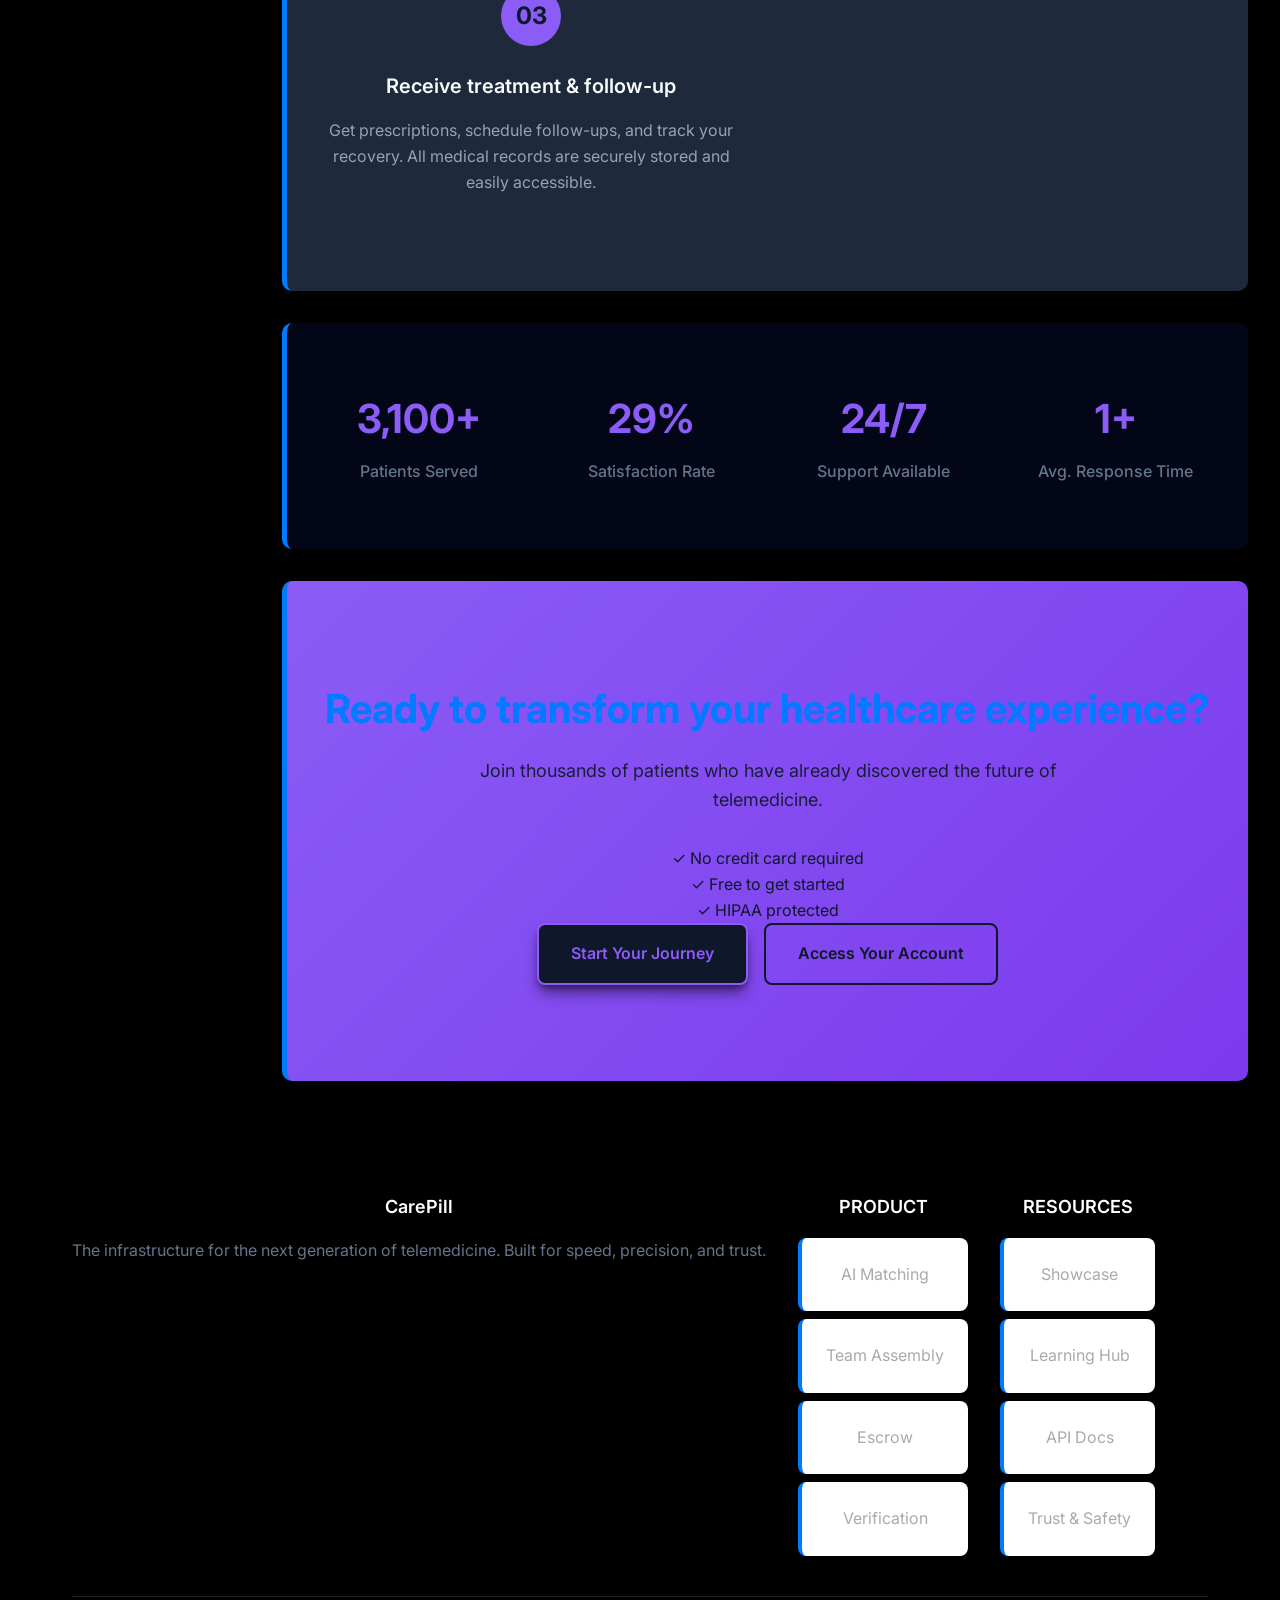
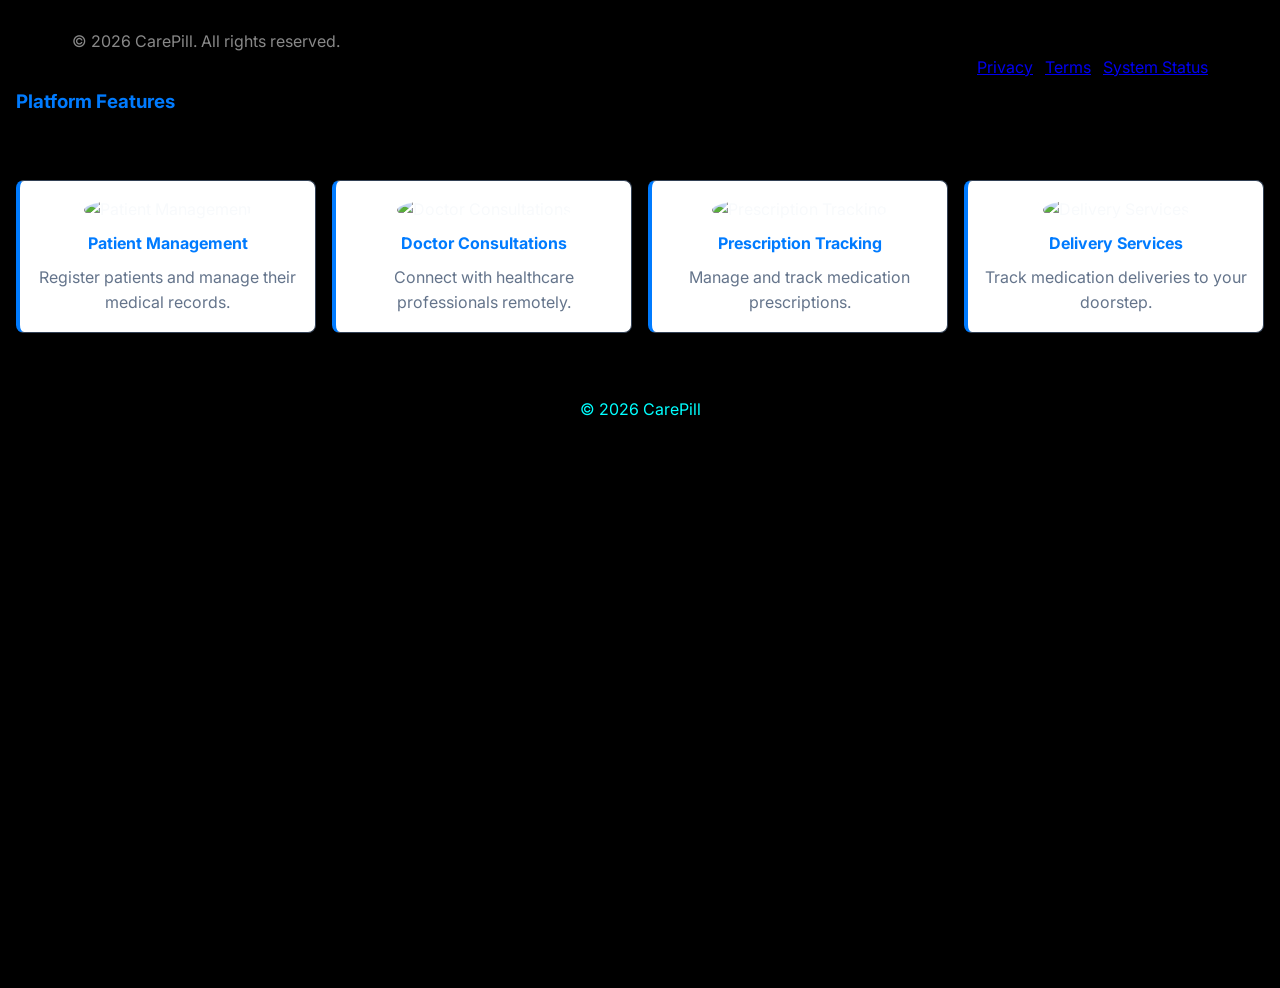
==== commit 9b768361: "Brut Work inspired UI overhaul: new navigation, footer, and dark theme" ====
--- a/templates/index.html
+++ b/templates/index.html
@@ -8,24 +8,32 @@
     <link href="https://fonts.googleapis.com/css2?family=Inter:wght@300;400;500;600;700&display=swap" rel="stylesheet">
 </head>
 <body>
-    <header>
-        <div class="header-content">
-            <h1>CarePill</h1>
-            <button class="menu-toggle" onclick="toggleMenu()">☰</button>
+    <nav class="navbar">
+        <div class="container">
+            <div class="logo">CarePill</div>
+            <ul class="nav-links">
+                <li><a href="/">Home</a></li>
+                <li><a href="/matching">Matching</a></li>
+                <li><a href="/showcase">Showcase</a></li>
+                <li><a href="/mentor">Mentor</a></li>
+                <li class="dropdown">
+                    <a href="#" id="moreBtn">More</a>
+                    <div class="menu-panel" id="moreDropdown">
+                        <ul class="menu-links">
+                            <li><a href="#">AI Tools</a></li>
+                            <li><a href="#">Learn</a></li>
+                            <li><a href="#">Teams</a></li>
+                            <li><a href="#">Community</a></li>
+                            <li><a href="#">Premium</a></li>
+                        </ul>
+                    </div>
+                </li>
+            </ul>
+            <div class="nav-actions">
+                <a href="/login" class="btn-secondary">Sign in</a>
+                <a href="/register" class="btn-primary">Get started</a>
+            </div>
         </div>
-    </header>
-    <nav class="main-navbar">
-        <ul>
-            <li><a href="/">Home</a></li>
-            <li><a href="/admin">Admin</a></li>
-            <li><a href="/patient">Patient</a></li>
-            <li><a href="/doctor">Doctor</a></li>
-            <li><a href="/delivery">Delivery</a></li>
-            <li><a href="/prescription">Prescription</a></li>
-            <li><a href="/reminder">Reminder</a></li>
-            <li><a href="/login">Login</a></li>
-            <li><a href="/register">Register</a></li>
-        </ul>
     </nav>
     <main>
         <!-- Hero Section -->
@@ -191,52 +199,63 @@
             <div class="footer-content">
                 <div class="footer-section">
                     <h4>CarePill</h4>
-                    <p>The future of telemedicine, built for speed, precision, and patient care.</p>
+                    <p>The infrastructure for the next generation of telemedicine. Built for speed, precision, and trust.</p>
                 </div>
                 <div class="footer-section">
-                    <h4>Platform</h4>
+                    <h4>PRODUCT</h4>
                     <ul>
-                        <li><a href="/patient">Patient Portal</a></li>
-                        <li><a href="/doctor">Doctor Dashboard</a></li>
-                        <li><a href="/admin">Admin Panel</a></li>
-                        <li><a href="/delivery">Delivery Tracking</a></li>
+                        <li><a href="#">AI Matching</a></li>
+                        <li><a href="#">Team Assembly</a></li>
+                        <li><a href="#">Escrow</a></li>
+                        <li><a href="#">Verification</a></li>
                     </ul>
                 </div>
                 <div class="footer-section">
-                    <h4>Resources</h4>
+                    <h4>RESOURCES</h4>
                     <ul>
-                        <li><a href="/prescription">Prescription Management</a></li>
-                        <li><a href="/reminder">Medication Reminders</a></li>
-                        <li><a href="/profile">Health Profiles</a></li>
-                        <li>Help Center</li>
-                    </ul>
-                </div>
-                <div class="footer-section">
-                    <h4>Legal</h4>
-                    <ul>
-                        <li>Privacy Policy</li>
-                        <li>Terms of Service</li>
-                        <li>HIPAA Compliance</li>
-                        <li>Contact Us</li>
+                        <li><a href="#">Showcase</a></li>
+                        <li><a href="#">Learning Hub</a></li>
+                        <li><a href="#">API Docs</a></li>
+                        <li><a href="#">Trust & Safety</a></li>
                     </ul>
                 </div>
             </div>
             <div class="footer-bottom">
                 <p>&copy; 2026 CarePill. All rights reserved.</p>
+                <span style="float:right;">
+                    <a href="#">Privacy</a> &nbsp; <a href="#">Terms</a> &nbsp; <a href="#">System Status</a>
+                </span>
             </div>
         </div>
     </footer>
 
     <script src="/static/js/index.js"></script>
     <script>
-        function toggleMenu() {
-            const sidebar = document.getElementById('sidebar');
-            sidebar.classList.toggle('active');
+    // Dropdown menu logic for 'More'
+    const moreBtn = document.getElementById('moreBtn');
+    const moreDropdown = document.getElementById('moreDropdown');
+    let dropdownOpen = false;
+    moreBtn.addEventListener('click', function(e) {
+        e.preventDefault();
+        dropdownOpen = !dropdownOpen;
+        if (dropdownOpen) {
+            moreDropdown.classList.add('active');
+        } else {
+            moreDropdown.classList.remove('active');
         }
-
-        document.addEventListener('DOMContentLoaded', function() {
-            document.querySelector('a[href="/"]').classList.add('active');
-        });
+    });
+    document.addEventListener('click', function(e) {
+        if (!moreBtn.contains(e.target) && !moreDropdown.contains(e.target)) {
+            moreDropdown.classList.remove('active');
+            dropdownOpen = false;
+        }
+    });
+    window.addEventListener('keydown', (e) => {
+        if (e.key === 'Escape') {
+            moreDropdown.classList.remove('active');
+            dropdownOpen = false;
+        }
+    });
     </script>
 </body>
 </html>
--- a/static/css/style.css
+++ b/static/css/style.css
@@ -40,19 +40,35 @@
     font-family: 'Inter', -apple-system, BlinkMacSystemFont, 'Segoe UI', Roboto, sans-serif;
     line-height: 1.6;
     color: var(--text-primary);
-    background-color: var(--bg-primary);
+    background-color: #000;
     overflow-x: hidden;
+    position: relative;
+}
+
+body::before {
+    content: "";
+    position: fixed;
+    top: 0;
+    left: 0;
+    width: 100vw;
+    height: 100vh;
+    pointer-events: none;
+    z-index: 0;
+    background-image: repeating-linear-gradient(0deg, rgba(255,255,255,0.04) 0px, rgba(255,255,255,0.04) 1px, transparent 1px, transparent 40px),
+                      repeating-linear-gradient(90deg, rgba(255,255,255,0.04) 0px, rgba(255,255,255,0.04) 1px, transparent 1px, transparent 40px);
+}
 }
 .navbar {
     position: fixed;
     top: 0;
     left: 0;
     right: 0;
-    background: rgba(15, 23, 42, 0.95);
-    backdrop-filter: blur(10px);
-    border-bottom: 1px solid var(--border-color);
+    background: #111;
+    border-bottom: 1px solid #222;
     z-index: 1000;
     transition: var(--transition);
+    box-shadow: 0 2px 8px 0 rgba(0,0,0,0.15);
+}
 }
 
 .navbar .container {
@@ -67,8 +83,10 @@
 .logo {
     font-size: 1.5rem;
     font-weight: 700;
-    color: var(--primary-color);
+    color: #fff;
     margin: 0;
+    letter-spacing: 0.02em;
+}
 }
 
 .nav-links {
@@ -78,14 +96,18 @@
 }
 
 .nav-links a {
-    color: var(--text-primary);
+    color: #fff;
     text-decoration: none;
     font-weight: 500;
     transition: var(--transition);
+    padding: 0.5rem 1rem;
+    border-radius: 6px;
+}
 }
 
 .nav-links a:hover {
-    color: var(--primary-color);
+    color: #0ff;
+    background: #222;
 }
 
 /* Container */
@@ -138,25 +160,28 @@
 }
 
 .btn-primary {
-    background: var(--primary-color);
-    color: var(--text-inverse);
+    background: #fff;
+    color: #111;
+    font-weight: 700;
+    border: none;
 }
 
 .btn-primary:hover {
-    background: var(--primary-dark);
+    background: #0ff;
+    color: #111;
     transform: translateY(-2px);
-    box-shadow: var(--shadow-lg);
+    box-shadow: 0 4px 16px 0 rgba(0,255,255,0.15);
 }
 
 .btn-secondary {
     background: transparent;
-    color: var(--text-primary);
-    border: 2px solid var(--border-color);
+    color: #fff;
+    border: 2px solid #fff;
 }
 
 .btn-secondary:hover {
-    background: var(--bg-secondary);
-    border-color: var(--primary-color);
+    background: #222;
+    border-color: #0ff;
 }
 
 /* Features Section */
@@ -462,11 +487,11 @@
     position: absolute;
     top: 100%;
     right: 0;
-    width: 250px;
-    background: var(--bg-secondary);
-    border: 1px solid var(--border-color);
-    border-radius: var(--border-radius-md);
-    box-shadow: var(--shadow-lg);
+    width: 220px;
+    background: #181818;
+    border: none;
+    border-radius: 8px;
+    box-shadow: 0 8px 32px 0 rgba(0,0,0,0.25);
     opacity: 0;
     visibility: hidden;
     transform: translateY(-10px);
@@ -492,15 +517,18 @@
 
 .menu-links a {
     display: block;
-    padding: 1rem 2rem;
-    color: var(--text-primary);
+    padding: 1rem 1.5rem;
+    color: #fff;
     text-decoration: none;
     transition: var(--transition);
+    font-size: 1rem;
+    border-radius: 6px;
+}
 }
 
 .menu-links a:hover {
-    background: var(--bg-dark);
-    color: var(--primary-color);
+    background: #222;
+    color: #0ff;
 }
 
 /* Sidebar Navigation */
@@ -532,10 +560,11 @@
 
 aside nav ul li a {
     display: block;
-    padding: 1rem 2rem;
-    color: var(--text-primary);
-    text-decoration: none;
-    border-bottom: 1px solid var(--border-color);
+    padding: 3rem 0 2rem;
+    background: #111;
+    color: #888;
+    text-align: left;
+    border-top: 1px solid #222;
     transition: var(--transition);
     font-weight: 500;
 }
@@ -898,8 +927,8 @@
 }
 
 .footer-content {
-    display: grid;
-    grid-template-columns: repeat(auto-fit, minmax(250px, 1fr));
+    display: flex;
+    flex-wrap: wrap;
     gap: 2rem;
     margin-bottom: 2rem;
 }
@@ -908,7 +937,7 @@
     font-size: 1.125rem;
     font-weight: 600;
     margin-bottom: 1rem;
-    color: var(--primary-color);
+    color: #fff;
 }
 
 .footer-section p {
@@ -926,20 +955,20 @@
 }
 
 .footer-section ul li a {
-    color: var(--text-light);
+    color: #aaa;
     text-decoration: none;
     transition: var(--transition);
 }
 
 .footer-section ul li a:hover {
-    color: var(--primary-color);
+    color: #0ff;
 }
 
 .footer-bottom {
-    border-top: 1px solid var(--border-color);
+    border-top: 1px solid #222;
     padding-top: 2rem;
-    text-align: center;
-    color: var(--text-light);
+    text-align: left;
+    color: #888;
 }
 
 /* Responsive Design */
@@ -1793,4 +1822,117 @@
     .features-grid {
         grid-template-columns: 1fr;
     }
+}
+
+/* Hamburger Button */
+.hamburger-btn {
+    position: fixed;
+    top: 1.5rem;
+    left: 1.5rem;
+    z-index: 2001;
+    background: rgba(30,41,59,0.7);
+    border: none;
+    border-radius: 50%;
+    box-shadow: var(--shadow-lg);
+    padding: 0.5rem;
+    cursor: pointer;
+    transition: background 0.2s;
+    display: flex;
+    align-items: center;
+    justify-content: center;
+}
+.hamburger-btn:hover {
+    background: rgba(139,92,246,0.15);
+}
+
+/* Side Panel */
+.side-panel {
+    position: fixed;
+    top: 0;
+    left: -320px;
+    width: 300px;
+    height: 100vh;
+    background: rgba(30,41,59,0.95);
+    box-shadow: 2px 0 24px 0 rgba(0,0,0,0.25);
+    backdrop-filter: blur(16px);
+    z-index: 2002;
+    transition: left 0.3s cubic-bezier(.4,0,.2,1);
+    display: flex;
+    flex-direction: column;
+    padding: 2rem 1.5rem 1.5rem 1.5rem;
+    border-top-right-radius: 24px;
+    border-bottom-right-radius: 24px;
+}
+.side-panel.open {
+    left: 0;
+}
+.side-panel nav ul {
+    list-style: none;
+    padding: 0;
+    margin: 0;
+}
+.side-panel nav ul li {
+    margin-bottom: 1.5rem;
+}
+.side-panel nav ul li:last-child {
+    margin-bottom: 0;
+}
+.side-panel nav ul a {
+    color: var(--primary-color);
+    font-size: 1.25rem;
+    font-weight: 600;
+    text-decoration: none;
+    padding: 0.75rem 1rem;
+    border-radius: var(--border-radius-lg);
+    display: block;
+    transition: background 0.2s, color 0.2s;
+}
+.side-panel nav ul a:hover {
+    background: var(--primary-color);
+    color: #fff;
+}
+.close-panel {
+    background: none;
+    border: none;
+    color: #fff;
+    font-size: 2rem;
+    align-self: flex-end;
+    margin-bottom: 2rem;
+    cursor: pointer;
+    opacity: 0.7;
+    transition: opacity 0.2s;
+}
+.close-panel:hover {
+    opacity: 1;
+}
+
+/* Backdrop */
+.panel-backdrop {
+    position: fixed;
+    top: 0;
+    left: 0;
+    width: 100vw;
+    height: 100vh;
+    background: rgba(15,23,42,0.45);
+    z-index: 2000;
+    opacity: 0;
+    pointer-events: none;
+    transition: opacity 0.2s;
+}
+.panel-backdrop.open {
+    opacity: 1;
+    pointer-events: auto;
+}
+
+@media (max-width: 600px) {
+    .side-panel {
+        width: 85vw;
+        min-width: 0;
+        border-top-right-radius: 16px;
+        border-bottom-right-radius: 16px;
+    }
+    .hamburger-btn {
+        top: 1rem;
+        left: 1rem;
+    }
 }
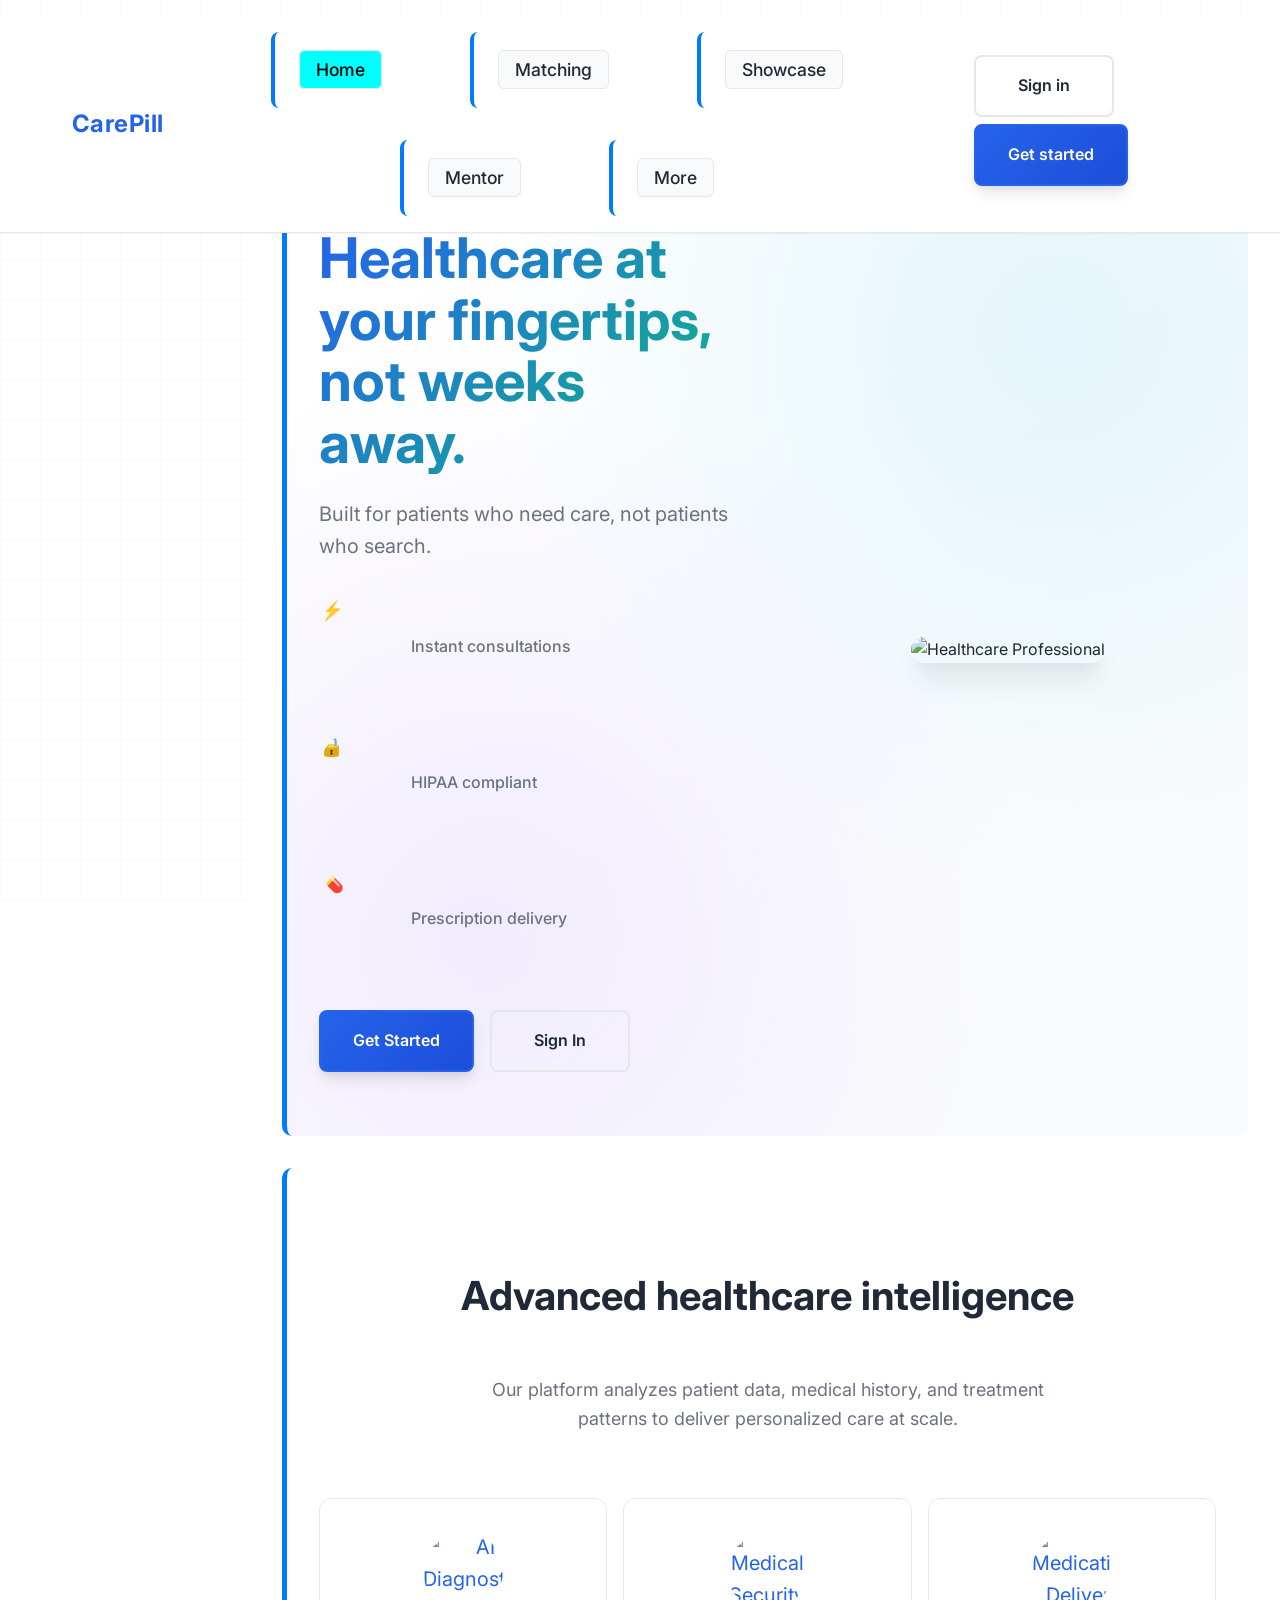
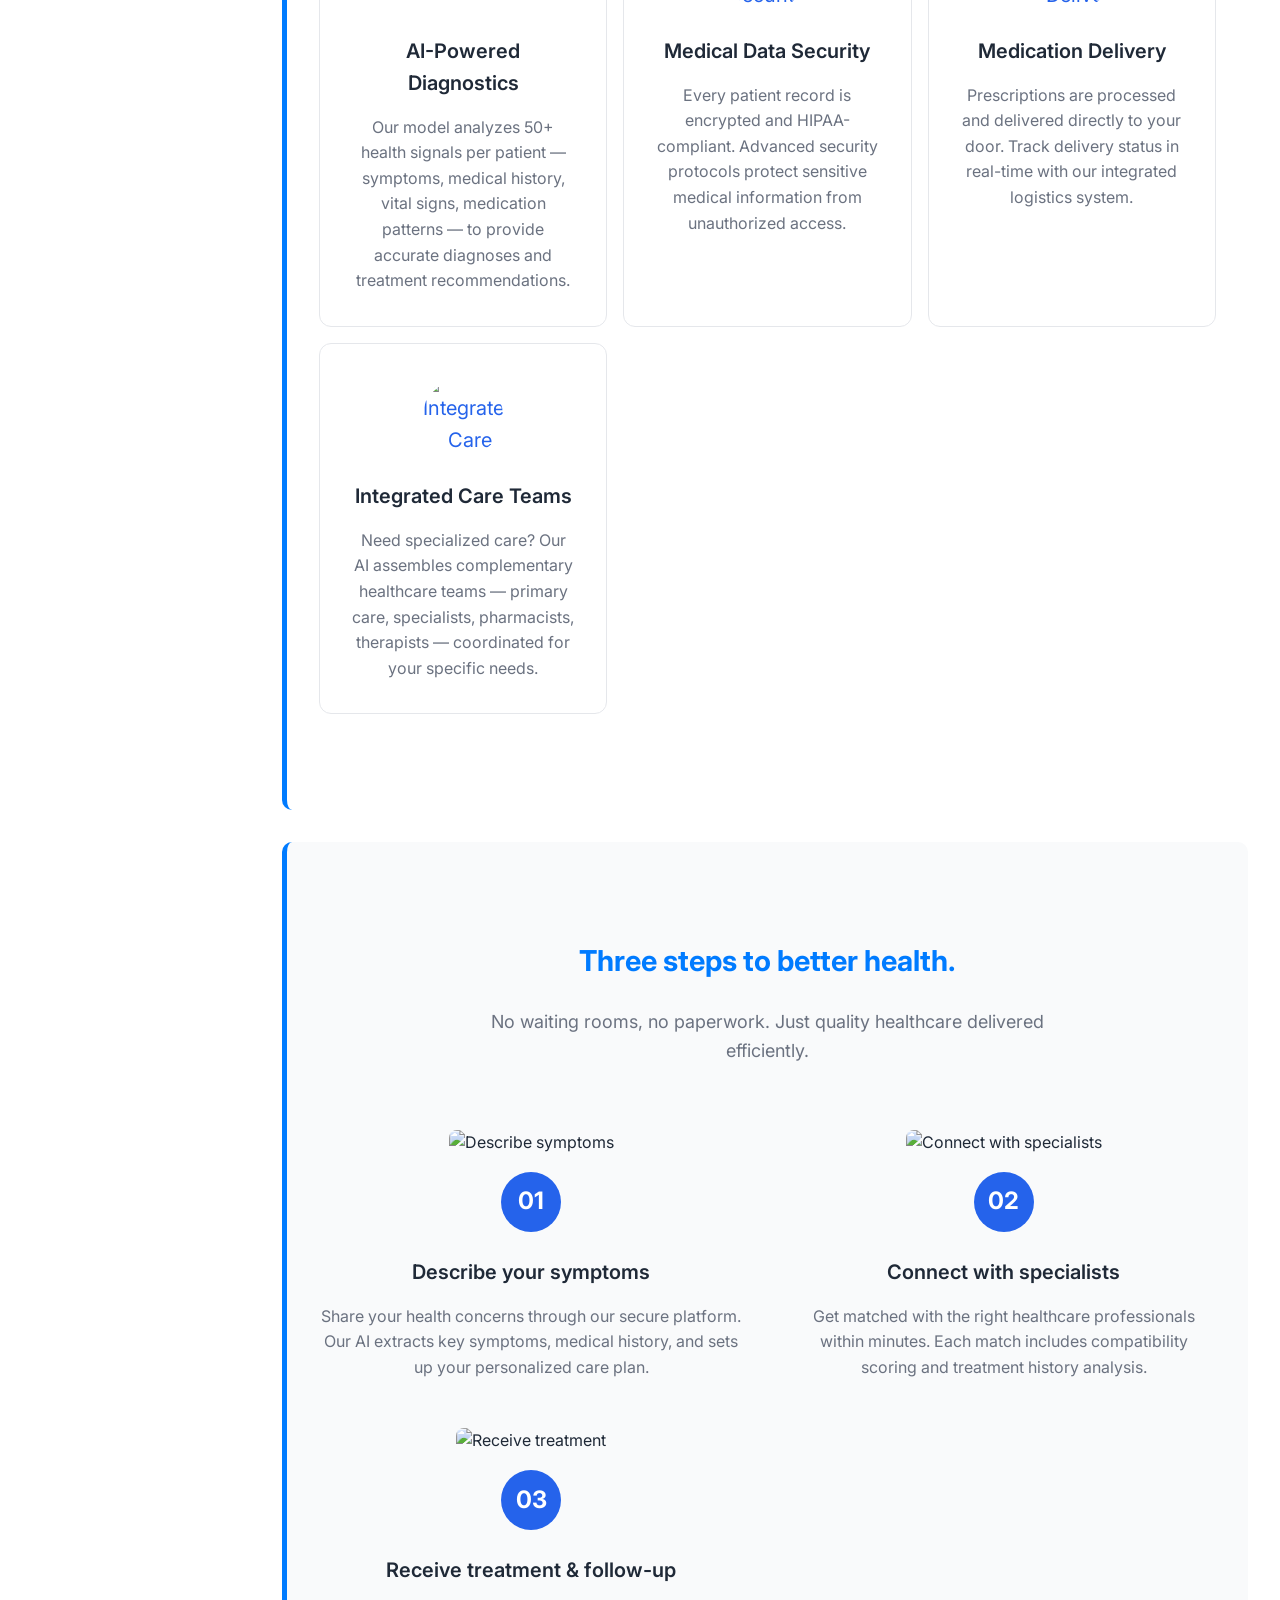
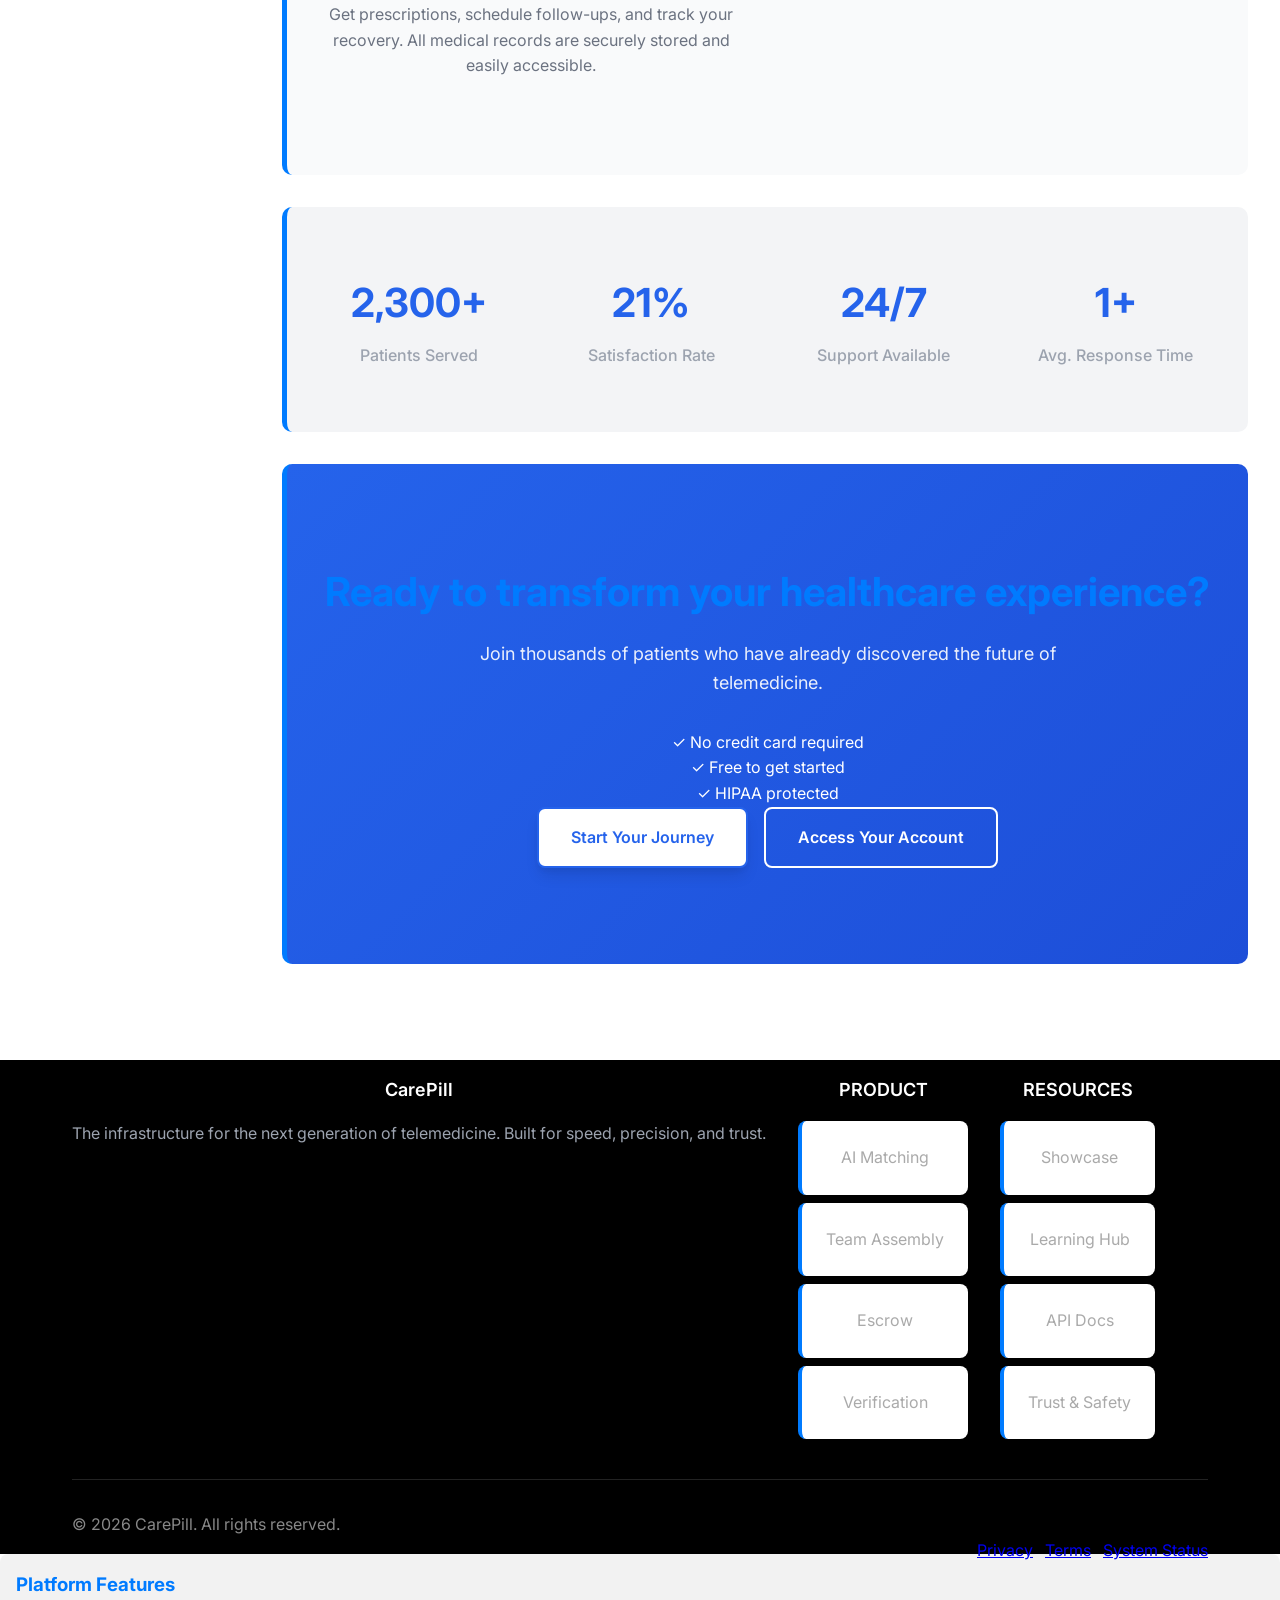
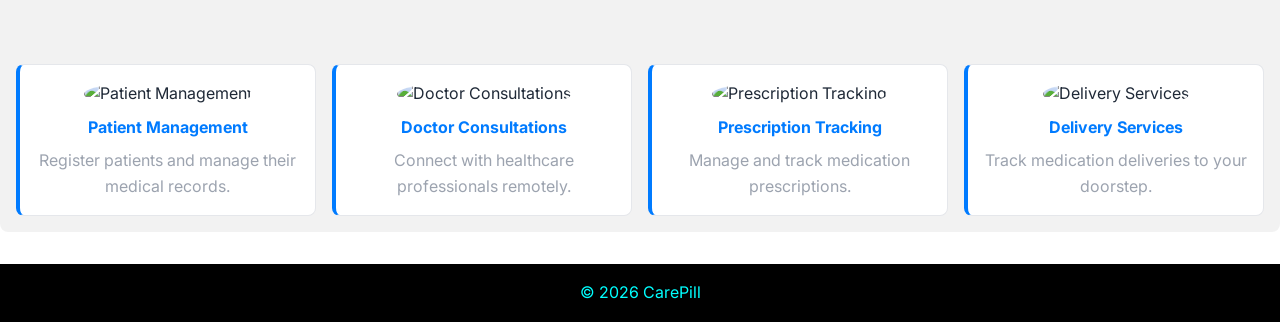
==== commit 39df2810: "Update UI to regular website style: light theme, blue color scheme, button nav, add relevant medical" ====
--- a/templates/index.html
+++ b/templates/index.html
@@ -62,7 +62,7 @@
             </div>
             <div class="hero-image">
                 <div class="hero-illustration">
-                    <img src="https://via.placeholder.com/500x400/8b5cf6/ffffff?text=Healthcare+Platform" alt="Healthcare Platform">
+                    <img src="https://images.unsplash.com/photo-1559757148-5c350d0d3c56?ixlib=rb-4.0.3&auto=format&fit=crop&w=800&q=80" alt="Healthcare Professional">
                 </div>
             </div>
         </section>
@@ -78,7 +78,7 @@
                 <div class="features-grid">
                     <div class="feature-card">
                         <div class="feature-icon">
-                            <span class="icon-emoji">🧠</span>
+                            <img src="https://images.unsplash.com/photo-1559757175-0eb30cd8c063?ixlib=rb-4.0.3&auto=format&fit=crop&w=400&q=80" alt="AI Diagnostics" style="width: 100%; height: 200px; object-fit: cover; border-radius: 8px; margin-bottom: 1rem;">
                         </div>
                         <h3>AI-Powered Diagnostics</h3>
                         <p>Our model analyzes 50+ health signals per patient — symptoms, medical history, vital signs, medication patterns — to provide accurate diagnoses and treatment recommendations.</p>
@@ -86,7 +86,7 @@
 
                     <div class="feature-card">
                         <div class="feature-icon">
-                            <span class="icon-emoji">🔐</span>
+                            <img src="https://images.unsplash.com/photo-1563013544-824ae1b704d3?ixlib=rb-4.0.3&auto=format&fit=crop&w=400&q=80" alt="Medical Security" style="width: 100%; height: 200px; object-fit: cover; border-radius: 8px; margin-bottom: 1rem;">
                         </div>
                         <h3>Medical Data Security</h3>
                         <p>Every patient record is encrypted and HIPAA-compliant. Advanced security protocols protect sensitive medical information from unauthorized access.</p>
@@ -94,7 +94,7 @@
 
                     <div class="feature-card">
                         <div class="feature-icon">
-                            <span class="icon-emoji">🚚</span>
+                            <img src="https://images.unsplash.com/photo-1584308666744-24d5c474f2ae?ixlib=rb-4.0.3&auto=format&fit=crop&w=400&q=80" alt="Medication Delivery" style="width: 100%; height: 200px; object-fit: cover; border-radius: 8px; margin-bottom: 1rem;">
                         </div>
                         <h3>Medication Delivery</h3>
                         <p>Prescriptions are processed and delivered directly to your door. Track delivery status in real-time with our integrated logistics system.</p>
@@ -102,7 +102,7 @@
 
                     <div class="feature-card">
                         <div class="feature-icon">
-                            <span class="icon-emoji">👥</span>
+                            <img src="https://images.unsplash.com/photo-1576091160399-112ba8d25d1f?ixlib=rb-4.0.3&auto=format&fit=crop&w=400&q=80" alt="Integrated Care" style="width: 100%; height: 200px; object-fit: cover; border-radius: 8px; margin-bottom: 1rem;">
                         </div>
                         <h3>Integrated Care Teams</h3>
                         <p>Need specialized care? Our AI assembles complementary healthcare teams — primary care, specialists, pharmacists, therapists — coordinated for your specific needs.</p>
@@ -121,18 +121,21 @@
 
                 <div class="process-steps">
                     <div class="step">
+                        <img src="https://images.unsplash.com/photo-1576091160550-2173dba999ef?ixlib=rb-4.0.3&auto=format&fit=crop&w=400&q=80" alt="Describe symptoms" style="width: 100%; height: 150px; object-fit: cover; border-radius: 8px; margin-bottom: 1rem;">
                         <div class="step-number">01</div>
                         <h3>Describe your symptoms</h3>
                         <p>Share your health concerns through our secure platform. Our AI extracts key symptoms, medical history, and sets up your personalized care plan.</p>
                     </div>
 
                     <div class="step">
+                        <img src="https://images.unsplash.com/photo-1551190822-a9333d879b1f?ixlib=rb-4.0.3&auto=format&fit=crop&w=400&q=80" alt="Connect with specialists" style="width: 100%; height: 150px; object-fit: cover; border-radius: 8px; margin-bottom: 1rem;">
                         <div class="step-number">02</div>
                         <h3>Connect with specialists</h3>
                         <p>Get matched with the right healthcare professionals within minutes. Each match includes compatibility scoring and treatment history analysis.</p>
                     </div>
 
                     <div class="step">
+                        <img src="https://images.unsplash.com/photo-1582750433449-648ed127bb54?ixlib=rb-4.0.3&auto=format&fit=crop&w=400&q=80" alt="Receive treatment" style="width: 100%; height: 150px; object-fit: cover; border-radius: 8px; margin-bottom: 1rem;">
                         <div class="step-number">03</div>
                         <h3>Receive treatment & follow-up</h3>
                         <p>Get prescriptions, schedule follow-ups, and track your recovery. All medical records are securely stored and easily accessible.</p>
--- a/static/css/style.css
+++ b/static/css/style.css
@@ -2,26 +2,26 @@
 @import url('https://fonts.googleapis.com/css2?family=Inter:wght@300;400;500;600;700&display=swap');
 
 :root {
-    /* Brut Work Inspired Dark Theme */
-    --primary-color: #8b5cf6; /* Lilac primary */
-    --primary-dark: #7c3aed; /* Darker lilac */
-    --primary-light: #a78bfa; /* Lighter lilac */
-    --accent-color: #06b6d4; /* Cyan accent */
-    --text-primary: #f8fafc; /* Light text */
-    --text-secondary: #94a3b8; /* Light gray */
-    --text-light: #64748b; /* Medium gray */
-    --text-inverse: #0f172a; /* Dark text for light backgrounds */
-    --bg-primary: #0f172a; /* Dark slate background */
-    --bg-secondary: #1e293b; /* Slightly lighter dark */
-    --bg-dark: #020617; /* Very dark */
-    --bg-darker: #000000; /* Black */
-    --bg-light: #f8fafc; /* Light for cards */
-    --border-color: #334155; /* Dark border */
-    --border-dark: #1e293b; /* Darker border */
-    --shadow-sm: 0 1px 2px 0 rgba(0, 0, 0, 0.3);
-    --shadow-md: 0 4px 6px -1px rgba(0, 0, 0, 0.4), 0 2px 4px -1px rgba(0, 0, 0, 0.3);
-    --shadow-lg: 0 10px 15px -3px rgba(0, 0, 0, 0.5), 0 4px 6px -2px rgba(0, 0, 0, 0.4);
-    --shadow-xl: 0 20px 25px -5px rgba(0, 0, 0, 0.6), 0 10px 10px -5px rgba(0, 0, 0, 0.5);
+    /* Light Theme for Regular Website */
+    --primary-color: #2563eb; /* Blue primary */
+    --primary-dark: #1d4ed8; /* Darker blue */
+    --primary-light: #3b82f6; /* Lighter blue */
+    --accent-color: #10b981; /* Green accent */
+    --text-primary: #1f2937; /* Dark text */
+    --text-secondary: #6b7280; /* Gray */
+    --text-light: #9ca3af; /* Light gray */
+    --text-inverse: #ffffff; /* White text for dark backgrounds */
+    --bg-primary: #ffffff; /* White background */
+    --bg-secondary: #f9fafb; /* Light gray */
+    --bg-dark: #f3f4f6; /* Darker gray */
+    --bg-darker: #111827; /* Dark for navbar */
+    --bg-light: #ffffff; /* White for cards */
+    --border-color: #e5e7eb; /* Light border */
+    --border-dark: #d1d5db; /* Darker border */
+    --shadow-sm: 0 1px 2px 0 rgba(0, 0, 0, 0.05);
+    --shadow-md: 0 4px 6px -1px rgba(0, 0, 0, 0.1), 0 2px 4px -1px rgba(0, 0, 0, 0.06);
+    --shadow-lg: 0 10px 15px -3px rgba(0, 0, 0, 0.1), 0 4px 6px -2px rgba(0, 0, 0, 0.05);
+    --shadow-xl: 0 20px 25px -5px rgba(0, 0, 0, 0.1), 0 10px 10px -5px rgba(0, 0, 0, 0.04);
     --border-radius: 6px;
     --border-radius-md: 8px;
     --border-radius-lg: 12px;
@@ -40,7 +40,7 @@
     font-family: 'Inter', -apple-system, BlinkMacSystemFont, 'Segoe UI', Roboto, sans-serif;
     line-height: 1.6;
     color: var(--text-primary);
-    background-color: #000;
+    background-color: var(--bg-primary);
     overflow-x: hidden;
     position: relative;
 }
@@ -54,21 +54,28 @@
     height: 100vh;
     pointer-events: none;
     z-index: 0;
-    background-image: repeating-linear-gradient(0deg, rgba(255,255,255,0.04) 0px, rgba(255,255,255,0.04) 1px, transparent 1px, transparent 40px),
-                      repeating-linear-gradient(90deg, rgba(255,255,255,0.04) 0px, rgba(255,255,255,0.04) 1px, transparent 1px, transparent 40px);
-}
-}
+    background-image: repeating-linear-gradient(0deg, rgba(0,0,0,0.02) 0px, rgba(0,0,0,0.02) 1px, transparent 1px, transparent 40px),
+                      repeating-linear-gradient(90deg, rgba(0,0,0,0.02) 0px, rgba(0,0,0,0.02) 1px, transparent 1px, transparent 40px);
+}
+
+main {
+    position: relative;
+    z-index: 1;
+    padding-top: 80px;
+    min-height: calc(100vh - 160px);
+    background-color: var(--bg-primary);
+}
+
 .navbar {
     position: fixed;
     top: 0;
     left: 0;
     right: 0;
-    background: #111;
-    border-bottom: 1px solid #222;
+    background: var(--bg-primary);
+    border-bottom: 1px solid var(--border-color);
     z-index: 1000;
     transition: var(--transition);
-    box-shadow: 0 2px 8px 0 rgba(0,0,0,0.15);
-}
+    box-shadow: var(--shadow-sm);
 }
 
 .navbar .container {
@@ -83,11 +90,10 @@
 .logo {
     font-size: 1.5rem;
     font-weight: 700;
-    color: #fff;
+    color: var(--primary-color);
     margin: 0;
     letter-spacing: 0.02em;
 }
-}
 
 .nav-links {
     display: flex;
@@ -96,18 +102,20 @@
 }
 
 .nav-links a {
-    color: #fff;
+    color: var(--text-primary);
     text-decoration: none;
     font-weight: 500;
     transition: var(--transition);
     padding: 0.5rem 1rem;
     border-radius: 6px;
-}
+    background: var(--bg-secondary);
+    border: 1px solid var(--border-color);
 }
 
 .nav-links a:hover {
-    color: #0ff;
-    background: #222;
+    color: var(--text-inverse);
+    background: var(--primary-color);
+    border-color: var(--primary-color);
 }
 
 /* Container */
@@ -160,28 +168,28 @@
 }
 
 .btn-primary {
-    background: #fff;
-    color: #111;
-    font-weight: 700;
+    background: var(--primary-color);
+    color: var(--text-inverse);
+    font-weight: 600;
     border: none;
 }
 
 .btn-primary:hover {
-    background: #0ff;
-    color: #111;
+    background: var(--primary-dark);
+    color: var(--text-inverse);
     transform: translateY(-2px);
-    box-shadow: 0 4px 16px 0 rgba(0,255,255,0.15);
+    box-shadow: var(--shadow-md);
 }
 
 .btn-secondary {
     background: transparent;
-    color: #fff;
-    border: 2px solid #fff;
+    color: var(--text-primary);
+    border: 2px solid var(--border-color);
 }
 
 .btn-secondary:hover {
-    background: #222;
-    border-color: #0ff;
+    background: var(--bg-secondary);
+    border-color: var(--primary-color);
 }
 
 /* Features Section */
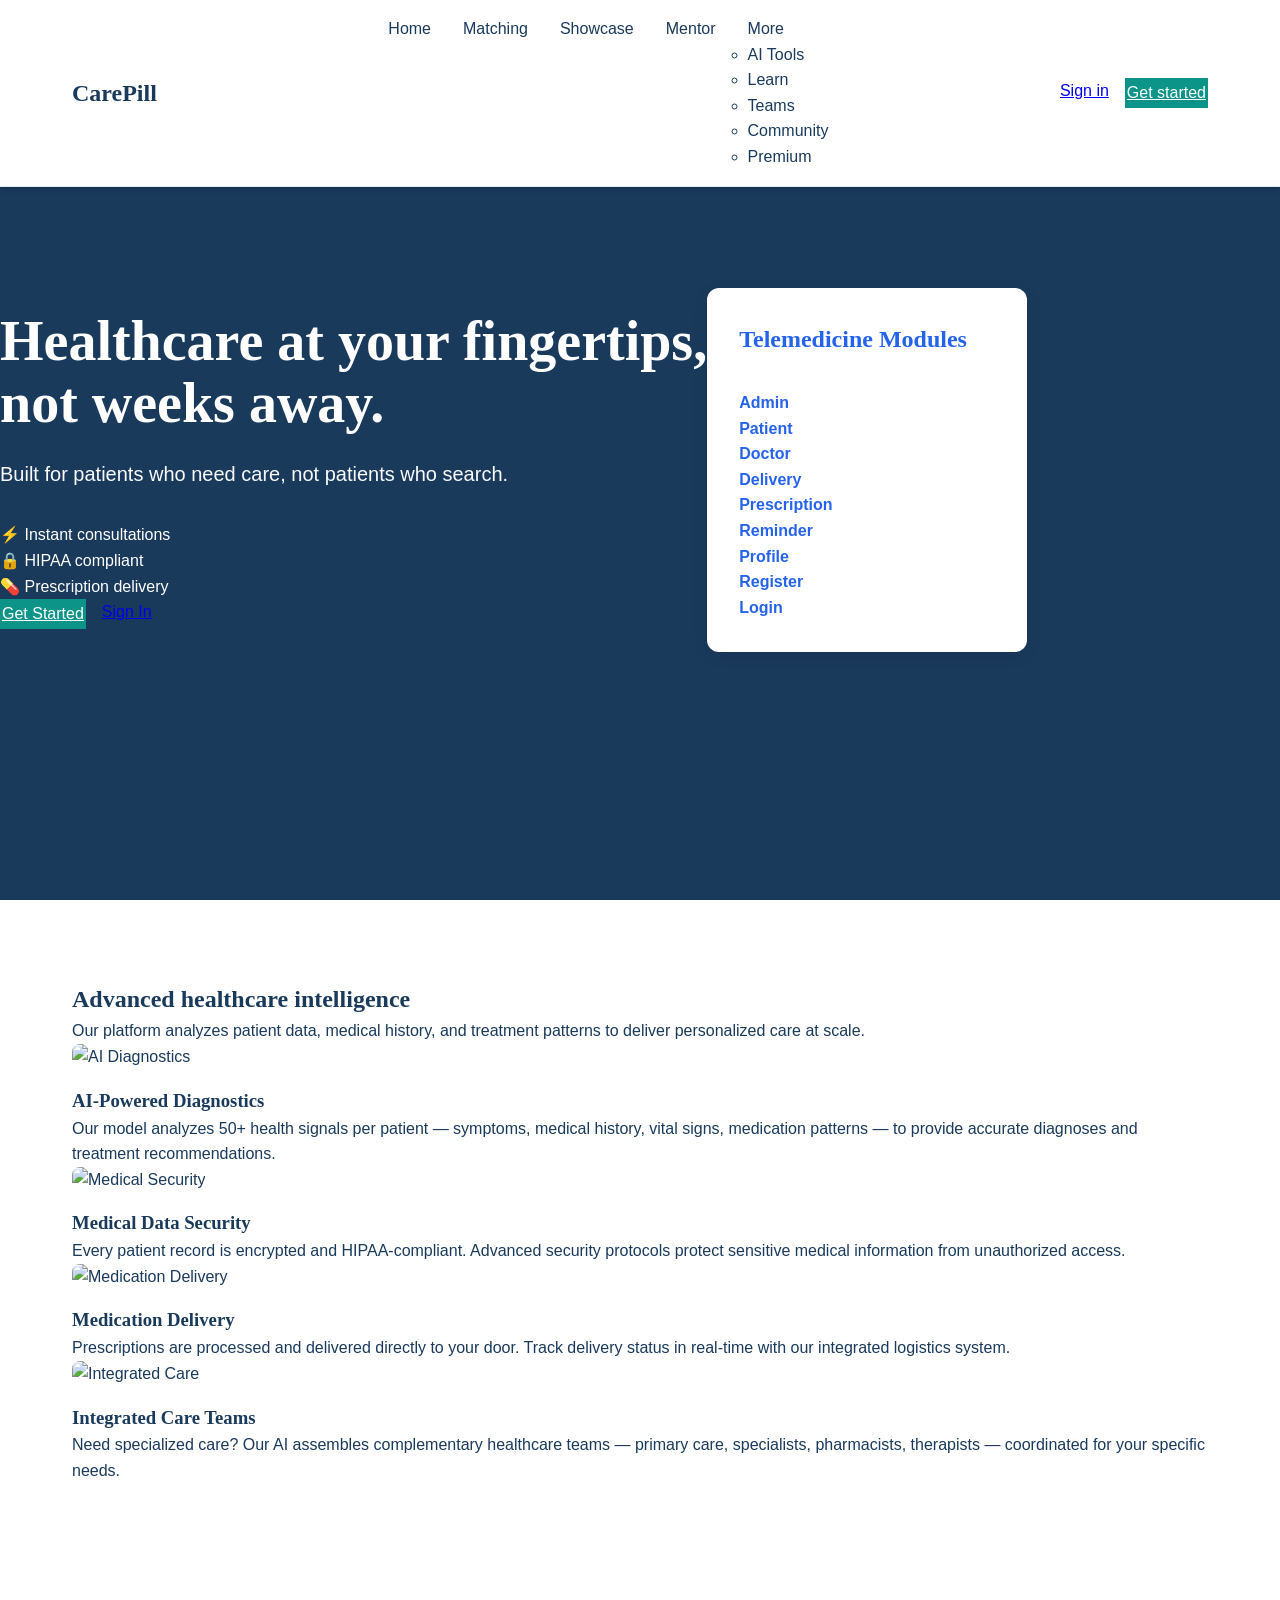
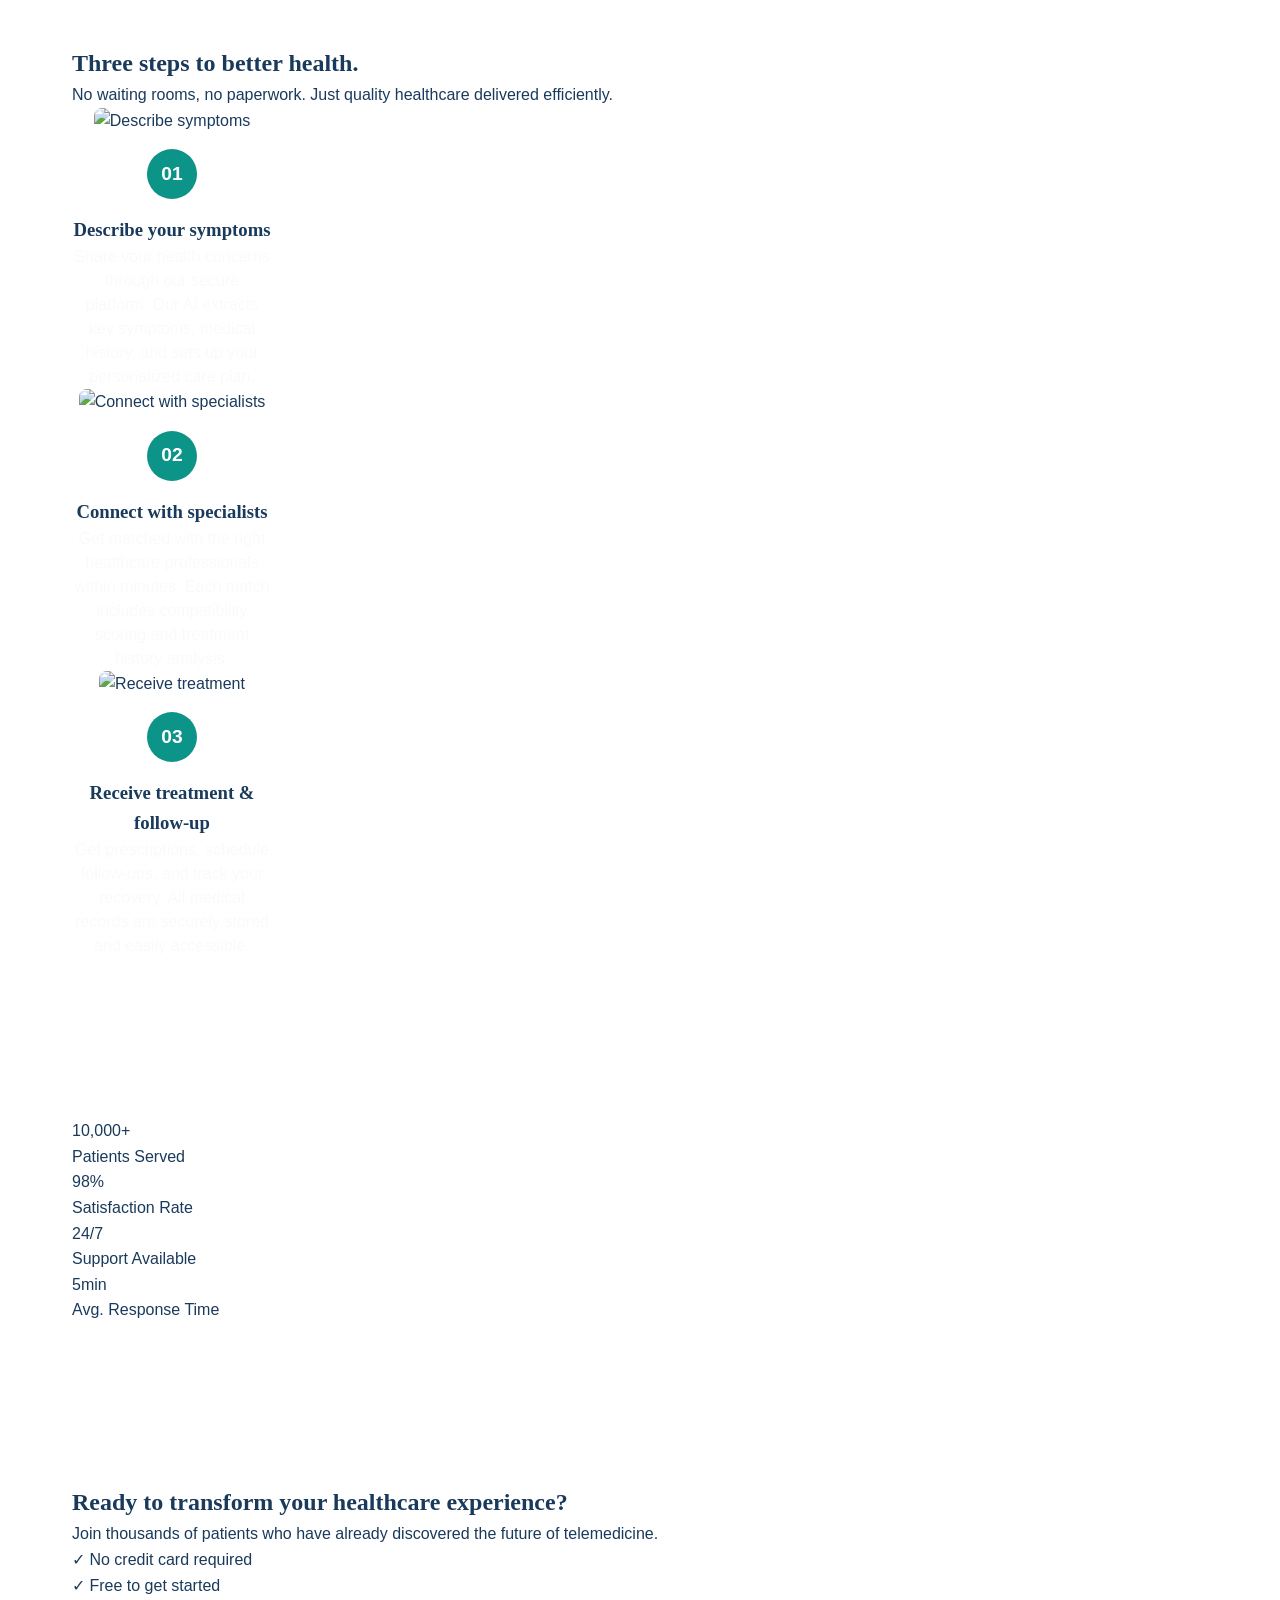
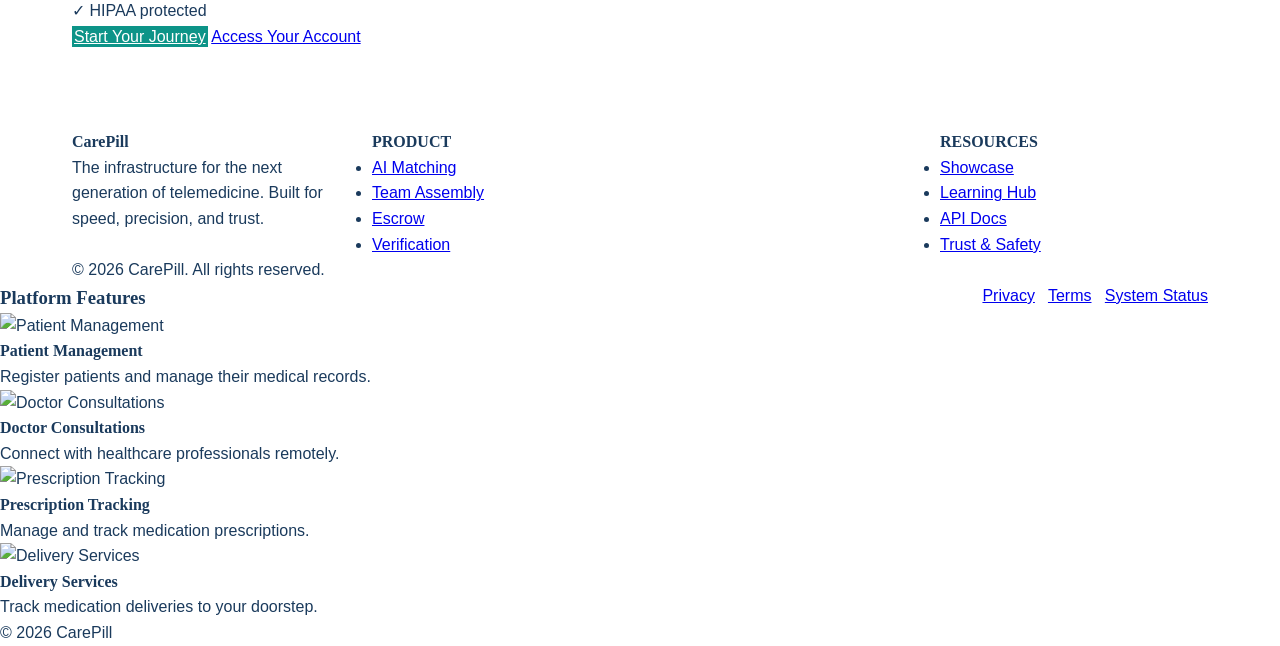
==== commit fd9bc3e5: "Replace hero image with telemedicine module navigation panel and clean up unnecessary files" ====
--- a/templates/index.html
+++ b/templates/index.html
@@ -62,7 +62,20 @@
             </div>
             <div class="hero-image">
                 <div class="hero-illustration">
-                    <img src="https://images.unsplash.com/photo-1559757148-5c350d0d3c56?ixlib=rb-4.0.3&auto=format&fit=crop&w=800&q=80" alt="Healthcare Professional">
+                    <div style="display: flex; flex-direction: column; gap: 1rem; align-items: flex-start; background: #fff; border-radius: 12px; padding: 2rem; box-shadow: 0 4px 16px rgba(0,0,0,0.08); min-width: 320px;">
+                        <h2 style="color: #2563eb; margin-bottom: 1rem;">Telemedicine Modules</h2>
+                        <ul style="list-style: none; padding: 0; margin: 0;">
+                            <li><a href="/admin" style="color: #2563eb; font-weight: 600; text-decoration: none;">Admin</a></li>
+                            <li><a href="/patient" style="color: #2563eb; font-weight: 600; text-decoration: none;">Patient</a></li>
+                            <li><a href="/doctor" style="color: #2563eb; font-weight: 600; text-decoration: none;">Doctor</a></li>
+                            <li><a href="/delivery" style="color: #2563eb; font-weight: 600; text-decoration: none;">Delivery</a></li>
+                            <li><a href="/prescription" style="color: #2563eb; font-weight: 600; text-decoration: none;">Prescription</a></li>
+                            <li><a href="/reminder" style="color: #2563eb; font-weight: 600; text-decoration: none;">Reminder</a></li>
+                            <li><a href="/profile" style="color: #2563eb; font-weight: 600; text-decoration: none;">Profile</a></li>
+                            <li><a href="/register" style="color: #2563eb; font-weight: 600; text-decoration: none;">Register</a></li>
+                            <li><a href="/login" style="color: #2563eb; font-weight: 600; text-decoration: none;">Login</a></li>
+                        </ul>
+                    </div>
                 </div>
             </div>
         </section>
@@ -78,7 +91,7 @@
                 <div class="features-grid">
                     <div class="feature-card">
                         <div class="feature-icon">
-                            <img src="https://images.unsplash.com/photo-1559757175-0eb30cd8c063?ixlib=rb-4.0.3&auto=format&fit=crop&w=400&q=80" alt="AI Diagnostics" style="width: 100%; height: 200px; object-fit: cover; border-radius: 8px; margin-bottom: 1rem;">
+                            <img src="https://images.unsplash.com/photo-1559757148-5c350d0d3c56?ixlib=rb-4.0.3&auto=format&fit=crop&w=400&q=80" alt="AI Diagnostics" style="width: 100%; height: 200px; object-fit: cover; border-radius: 8px; margin-bottom: 1rem;">
                         </div>
                         <h3>AI-Powered Diagnostics</h3>
                         <p>Our model analyzes 50+ health signals per patient — symptoms, medical history, vital signs, medication patterns — to provide accurate diagnoses and treatment recommendations.</p>
--- a/static/css/style.css
+++ b/static/css/style.css
@@ -1,33 +1,20 @@
-/* Modern Brut Work Inspired CarePill Styles */
-@import url('https://fonts.googleapis.com/css2?family=Inter:wght@300;400;500;600;700&display=swap');
+/* CarePill - Smart Medication Management Application */
+/* Color Palette: Navy #1A3A5C, Teal #0D9488, White #FFFFFF, Off-white #F8FAFC, Light gray #E2E8F0 */
+/* Fonts: Georgia for headings, Calibri for body text */
+
+@import url('https://fonts.googleapis.com/css2?family=Georgia:wght@400;700&family=Calibri:wght@400;500;600&display=swap');
 
 :root {
-    /* Light Theme for Regular Website */
-    --primary-color: #2563eb; /* Blue primary */
-    --primary-dark: #1d4ed8; /* Darker blue */
-    --primary-light: #3b82f6; /* Lighter blue */
-    --accent-color: #10b981; /* Green accent */
-    --text-primary: #1f2937; /* Dark text */
-    --text-secondary: #6b7280; /* Gray */
-    --text-light: #9ca3af; /* Light gray */
-    --text-inverse: #ffffff; /* White text for dark backgrounds */
-    --bg-primary: #ffffff; /* White background */
-    --bg-secondary: #f9fafb; /* Light gray */
-    --bg-dark: #f3f4f6; /* Darker gray */
-    --bg-darker: #111827; /* Dark for navbar */
-    --bg-light: #ffffff; /* White for cards */
-    --border-color: #e5e7eb; /* Light border */
-    --border-dark: #d1d5db; /* Darker border */
-    --shadow-sm: 0 1px 2px 0 rgba(0, 0, 0, 0.05);
-    --shadow-md: 0 4px 6px -1px rgba(0, 0, 0, 0.1), 0 2px 4px -1px rgba(0, 0, 0, 0.06);
+    --navy: #1A3A5C;
+    --teal: #0D9488;
+    --white: #FFFFFF;
+    --off-white: #F8FAFC;
+    --light-gray: #E2E8F0;
+    --dark-gray: #64748B;
+    --red-accent: #EF4444;
+    --shadow: 0 4px 6px -1px rgba(0, 0, 0, 0.1), 0 2px 4px -1px rgba(0, 0, 0, 0.06);
     --shadow-lg: 0 10px 15px -3px rgba(0, 0, 0, 0.1), 0 4px 6px -2px rgba(0, 0, 0, 0.05);
-    --shadow-xl: 0 20px 25px -5px rgba(0, 0, 0, 0.1), 0 10px 10px -5px rgba(0, 0, 0, 0.04);
-    --border-radius: 6px;
-    --border-radius-md: 8px;
-    --border-radius-lg: 12px;
-    --border-radius-xl: 16px;
-    --transition: all 0.2s cubic-bezier(0.4, 0, 0.2, 1);
-    --transition-slow: all 0.3s cubic-bezier(0.4, 0, 0.2, 1);
+    --transition: all 0.3s cubic-bezier(0.4, 0, 0.2, 1);
 }
 
 * {
@@ -36,46 +23,33 @@
     box-sizing: border-box;
 }
 
+html {
+    scroll-behavior: smooth;
+}
+
 body {
-    font-family: 'Inter', -apple-system, BlinkMacSystemFont, 'Segoe UI', Roboto, sans-serif;
+    font-family: 'Calibri', -apple-system, BlinkMacSystemFont, 'Segoe UI', Roboto, sans-serif;
     line-height: 1.6;
-    color: var(--text-primary);
-    background-color: var(--bg-primary);
-    overflow-x: hidden;
-    position: relative;
-}
-
-body::before {
-    content: "";
-    position: fixed;
-    top: 0;
-    left: 0;
-    width: 100vw;
-    height: 100vh;
-    pointer-events: none;
-    z-index: 0;
-    background-image: repeating-linear-gradient(0deg, rgba(0,0,0,0.02) 0px, rgba(0,0,0,0.02) 1px, transparent 1px, transparent 40px),
-                      repeating-linear-gradient(90deg, rgba(0,0,0,0.02) 0px, rgba(0,0,0,0.02) 1px, transparent 1px, transparent 40px);
-}
-
-main {
-    position: relative;
-    z-index: 1;
-    padding-top: 80px;
-    min-height: calc(100vh - 160px);
-    background-color: var(--bg-primary);
-}
-
+    color: var(--navy);
+    background-color: var(--white);
+}
+
+h1, h2, h3, h4, h5, h6 {
+    font-family: 'Georgia', serif;
+    font-weight: 700;
+}
+
+/* Navigation */
 .navbar {
     position: fixed;
     top: 0;
     left: 0;
     right: 0;
-    background: var(--bg-primary);
-    border-bottom: 1px solid var(--border-color);
+    background: var(--white);
+    border-bottom: 1px solid var(--light-gray);
     z-index: 1000;
     transition: var(--transition);
-    box-shadow: var(--shadow-sm);
+    box-shadow: var(--shadow);
 }
 
 .navbar .container {
@@ -90,9 +64,8 @@
 .logo {
     font-size: 1.5rem;
     font-weight: 700;
-    color: var(--primary-color);
-    margin: 0;
-    letter-spacing: 0.02em;
+    color: var(--navy);
+    font-family: 'Georgia', serif;
 }
 
 .nav-links {
@@ -102,20 +75,51 @@
 }
 
 .nav-links a {
-    color: var(--text-primary);
+    color: var(--navy);
     text-decoration: none;
     font-weight: 500;
     transition: var(--transition);
-    padding: 0.5rem 1rem;
+}
+
+.nav-links a:hover {
+    color: var(--teal);
+}
+
+.nav-actions {
+    display: flex;
+    gap: 1rem;
+}
+
+.btn {
+    padding: 0.75rem 1.5rem;
     border-radius: 6px;
-    background: var(--bg-secondary);
-    border: 1px solid var(--border-color);
-}
-
-.nav-links a:hover {
-    color: var(--text-inverse);
-    background: var(--primary-color);
-    border-color: var(--primary-color);
+    font-weight: 600;
+    text-decoration: none;
+    transition: var(--transition);
+    display: inline-block;
+    text-align: center;
+}
+
+.btn-primary {
+    background: var(--teal);
+    color: var(--white);
+    border: 2px solid var(--teal);
+}
+
+.btn-primary:hover {
+    background: #0B7A6F;
+    border-color: #0B7A6F;
+}
+
+.btn-outline {
+    background: transparent;
+    color: var(--navy);
+    border: 2px solid var(--navy);
+}
+
+.btn-outline:hover {
+    background: var(--navy);
+    color: var(--white);
 }
 
 /* Container */
@@ -127,876 +131,507 @@
 
 /* Hero Section */
 .hero {
-    background: linear-gradient(135deg, var(--bg-primary) 0%, var(--bg-secondary) 100%);
-    padding: 6rem 2rem 4rem;
-    display: flex;
-    align-items: center;
-    min-height: 80vh;
     position: relative;
+    background: var(--navy);
+    color: var(--white);
+    padding: 120px 0 80px;
     overflow: hidden;
-}
-
-.hero h1 {
-    font-size: 3.5rem;
-    font-weight: 700;
-    color: var(--text-primary);
-    margin-bottom: 1rem;
-    line-height: 1.2;
-}
-
-.hero p {
-    font-size: 1.25rem;
-    color: var(--text-secondary);
-    margin-bottom: 2rem;
-    max-width: 600px;
-}
-
-.hero-buttons {
-    display: flex;
-    gap: 1rem;
-}
-
-.btn {
-    display: inline-block;
-    padding: 0.75rem 1.5rem;
-    border-radius: var(--border-radius);
-    text-decoration: none;
-    font-weight: 600;
-    transition: var(--transition);
-    cursor: pointer;
-    border: none;
-}
-
-.btn-primary {
-    background: var(--primary-color);
-    color: var(--text-inverse);
-    font-weight: 600;
-    border: none;
-}
-
-.btn-primary:hover {
-    background: var(--primary-dark);
-    color: var(--text-inverse);
-    transform: translateY(-2px);
-    box-shadow: var(--shadow-md);
-}
-
-.btn-secondary {
-    background: transparent;
-    color: var(--text-primary);
-    border: 2px solid var(--border-color);
-}
-
-.btn-secondary:hover {
-    background: var(--bg-secondary);
-    border-color: var(--primary-color);
-}
-
-/* Features Section */
-.features {
-    padding: 6rem 2rem;
-    background: var(--bg-primary);
-}
-
-.features h2 {
-    font-size: 2.5rem;
-    font-weight: 700;
-    text-align: center;
-    margin-bottom: 3rem;
-    color: var(--text-primary);
-}
-
-.features-grid {
-    display: grid;
-    grid-template-columns: repeat(auto-fit, minmax(300px, 1fr));
-    gap: 2rem;
-}
-
-.feature {
-    padding: 2rem;
-    background: var(--bg-light);
-    border-radius: var(--border-radius-lg);
-    border: 1px solid var(--border-color);
-    transition: var(--transition);
-}
-
-.feature:hover {
-    transform: translateY(-4px);
-    box-shadow: var(--shadow-lg);
-}
-
-.feature h3 {
-    font-size: 1.5rem;
-    font-weight: 600;
-    margin-bottom: 1rem;
-    color: var(--text-inverse);
-}
-
-.feature p {
-    color: var(--text-light);
-    line-height: 1.6;
-}
-
-/* Stats Section */
-.stats {
-    padding: 4rem 2rem;
-    background: var(--bg-dark);
-    color: var(--text-primary);
-}
-
-.stats-grid {
-    display: grid;
-    grid-template-columns: repeat(auto-fit, minmax(200px, 1fr));
-    gap: 2rem;
-    text-align: center;
-}
-
-.stat h3 {
-    font-size: 3rem;
-    font-weight: 700;
-    margin-bottom: 0.5rem;
-    color: var(--primary-color);
-}
-
-.stat p {
-    font-size: 1rem;
-    color: var(--text-secondary);
-}
-
-/* CTA Section */
-.cta {
-    padding: 6rem 2rem;
-    background: linear-gradient(135deg, var(--primary-color) 0%, var(--primary-dark) 100%);
-    color: var(--text-inverse);
-    text-align: center;
-}
-
-.cta h2 {
-    font-size: 2.5rem;
-    font-weight: 700;
-    margin-bottom: 1rem;
-}
-
-.cta p {
-    font-size: 1.25rem;
-    margin-bottom: 2rem;
-    max-width: 600px;
-    margin-left: auto;
-    margin-right: auto;
-}
-
-/* Footer */
-footer {
-    padding: 2rem 2rem;
-    background: var(--bg-darker);
-    color: var(--text-secondary);
-    text-align: center;
-}
-
-/* Login Section */
-.login-section {
-    padding: 6rem 2rem;
-    min-height: 80vh;
-    display: flex;
-    align-items: center;
-    background: var(--bg-secondary);
-}
-
-.login-card {
-    max-width: 400px;
-    margin: 0 auto;
-    background: var(--bg-light);
-    padding: 3rem;
-    border-radius: var(--border-radius-lg);
-    box-shadow: var(--shadow-lg);
-    border: 1px solid var(--border-color);
-}
-
-.login-card h2 {
-    font-size: 2rem;
-    font-weight: 700;
-    margin-bottom: 0.5rem;
-    text-align: center;
-    color: var(--text-inverse);
-}
-
-.login-card p {
-    text-align: center;
-    color: var(--text-light);
-    margin-bottom: 2rem;
-}
-
-.form-group {
-    margin-bottom: 1.5rem;
-}
-
-.form-group label {
-    display: block;
-    margin-bottom: 0.5rem;
-    font-weight: 500;
-    color: var(--text-inverse);
-}
-
-.form-group input {
-    width: 100%;
-    padding: 0.75rem;
-    border: 1px solid var(--border-color);
-    border-radius: var(--border-radius);
-    font-size: 1rem;
-    transition: var(--transition);
-}
-
-.form-group input:focus {
-    outline: none;
-    border-color: var(--primary-color);
-    box-shadow: 0 0 0 3px rgba(139, 92, 246, 0.1);
-}
-
-.register-link {
-    text-align: center;
-    margin-top: 1.5rem;
-    color: var(--text-secondary);
-}
-
-.register-link a {
-    color: var(--primary-color);
-    text-decoration: none;
-    font-weight: 600;
-}
-
-/* Chat Section */
-.chat-section {
-    padding: 6rem 2rem;
-    background: var(--bg-secondary);
-    min-height: 80vh;
-}
-
-.chat-container {
-    max-width: 800px;
-    margin: 0 auto;
-    background: var(--bg-light);
-    border-radius: var(--border-radius-lg);
-    box-shadow: var(--shadow-lg);
-    overflow: hidden;
-}
-
-.chat-header {
-    padding: 2rem;
-    background: var(--primary-color);
-    color: var(--text-inverse);
-    text-align: center;
-}
-
-.chat-header h2 {
-    margin-bottom: 0.5rem;
-}
-
-.chat-messages {
-    height: 400px;
-    overflow-y: auto;
-    padding: 1rem;
-    background: var(--bg-secondary);
-}
-
-.message {
-    margin-bottom: 1rem;
-}
-
-.message.patient {
-    text-align: right;
-}
-
-.message.doctor {
-    text-align: left;
-}
-
-.message-content {
-    display: inline-block;
-    max-width: 70%;
-    padding: 0.75rem;
-    border-radius: var(--border-radius);
-    background: var(--bg-primary);
-    box-shadow: var(--shadow-sm);
-}
-
-.message.patient .message-content {
-    background: var(--primary-color);
-    color: var(--text-inverse);
-}
-
-.message-time {
-    display: block;
-    font-size: 0.75rem;
-    margin-top: 0.25rem;
-    opacity: 0.7;
-}
-
-.chat-input {
-    display: flex;
-    padding: 1rem;
-    background: var(--bg-light);
-    border-top: 1px solid var(--border-color);
-}
-
-.chat-input input {
-    flex: 1;
-    padding: 0.75rem;
-    border: 1px solid var(--border-color);
-    border-radius: var(--border-radius);
-    margin-right: 1rem;
-}
-
-.chat-input input:focus {
-    outline: none;
-    border-color: var(--primary-color);
-}
-
-/* Header Styles */
-header {
-    position: fixed;
-    top: 0;
-    left: 0;
-    right: 0;
-    background: rgba(255, 255, 255, 0.95);
-    backdrop-filter: blur(10px);
-    border-bottom: 1px solid var(--border-color);
-    z-index: 1000;
-    transition: var(--transition);
-}
-
-.header-content {
-    max-width: 1200px;
-    margin: 0 auto;
-    padding: 1rem 2rem;
-    display: flex;
-    justify-content: space-between;
-    align-items: center;
-}
-
-.header-content h1 {
-    font-size: 1.5rem;
-    font-weight: 700;
-    color: var(--primary-color);
-    margin: 0;
-}
-
-.menu-toggle {
-    display: none;
-    background: none;
-    border: none;
-    font-size: 1.5rem;
-    cursor: pointer;
-    color: var(--text-primary);
-    padding: 0.5rem;
-}
-
-/* Menu Panel */
-.menu-panel {
-    position: absolute;
-    top: 100%;
-    right: 0;
-    width: 220px;
-    background: #181818;
-    border: none;
-    border-radius: 8px;
-    box-shadow: 0 8px 32px 0 rgba(0,0,0,0.25);
-    opacity: 0;
-    visibility: hidden;
-    transform: translateY(-10px);
-    transition: var(--transition);
-    z-index: 1000;
-}
-
-.menu-panel.active {
-    opacity: 1;
-    visibility: visible;
-    transform: translateY(0);
-}
-
-.menu-links {
-    list-style: none;
-    padding: 1rem 0;
-    margin: 0;
-}
-
-.menu-links li {
-    margin: 0;
-}
-
-.menu-links a {
-    display: block;
-    padding: 1rem 1.5rem;
-    color: #fff;
-    text-decoration: none;
-    transition: var(--transition);
-    font-size: 1rem;
-    border-radius: 6px;
-}
-}
-
-.menu-links a:hover {
-    background: #222;
-    color: #0ff;
-}
-
-/* Sidebar Navigation */
-aside {
-    position: fixed;
-    top: 0;
-    left: -300px;
-    width: 300px;
-    height: 100vh;
-    background: var(--bg-primary);
-    border-right: 1px solid var(--border-color);
-    transition: var(--transition);
-    z-index: 999;
-    padding-top: 80px;
-}
-
-aside.active {
-    left: 0;
-}
-
-aside nav ul {
-    list-style: none;
-    padding: 0;
-}
-
-aside nav ul li {
-    margin: 0;
-}
-
-aside nav ul li a {
-    display: block;
-    padding: 3rem 0 2rem;
-    background: #111;
-    color: #888;
-    text-align: left;
-    border-top: 1px solid #222;
-    transition: var(--transition);
-    font-weight: 500;
-}
-
-aside nav ul li a:hover,
-aside nav ul li a.active {
-    background: var(--primary-color);
-    color: var(--bg-primary);
-}
-
-/* Main Content */
-main {
-    margin-top: 80px;
-    min-height: calc(100vh - 160px);
-}
-
-/* Hero Section */
-.hero {
-    background: linear-gradient(135deg, var(--bg-primary) 0%, var(--bg-secondary) 100%);
-    padding: 6rem 2rem 4rem;
-    display: flex;
-    align-items: center;
-    min-height: 80vh;
-    position: relative;
-    overflow: hidden;
-}
-
-.hero::before {
-    content: '';
+    min-height: 100vh;
+    display: flex;
+    align-items: center;
+}
+
+.hero-bg {
     position: absolute;
     top: 0;
     left: 0;
     right: 0;
     bottom: 0;
-    background: radial-gradient(circle at 20% 80%, rgba(139, 92, 246, 0.1) 0%, transparent 50%),
-                radial-gradient(circle at 80% 20%, rgba(6, 182, 212, 0.1) 0%, transparent 50%);
-    pointer-events: none;
-}
-
-.hero-content {
-    flex: 1;
-    max-width: 600px;
-    padding-right: 4rem;
+    overflow: hidden;
+}
+
+.dot-grid {
+    position: absolute;
+    top: 0;
+    left: 0;
+    right: 0;
+    bottom: 0;
+    background-image: radial-gradient(circle, rgba(255,255,255,0.1) 1px, transparent 1px);
+    background-size: 50px 50px;
+    animation: dotMove 20s linear infinite;
+}
+
+@keyframes dotMove {
+    0% { transform: translate(0, 0); }
+    100% { transform: translate(50px, 50px); }
+}
+
+.hero .container {
+    display: grid;
+    grid-template-columns: 1fr 1fr;
+    gap: 4rem;
+    align-items: center;
     position: relative;
-    z-index: 1;
-}
-
-.hero h1 {
+    z-index: 2;
+}
+
+.hero-content h1 {
     font-size: 3.5rem;
-    font-weight: 700;
     line-height: 1.1;
     margin-bottom: 1.5rem;
-    color: var(--text-primary);
-    background: linear-gradient(135deg, var(--primary-color) 0%, var(--accent-color) 100%);
-    -webkit-background-clip: text;
-    -webkit-text-fill-color: transparent;
-    background-clip: text;
+    font-family: 'Georgia', serif;
 }
 
 .hero-subtitle {
     font-size: 1.25rem;
-    color: var(--text-secondary);
+    color: var(--off-white);
     margin-bottom: 2rem;
-    font-weight: 400;
     line-height: 1.6;
 }
 
-.hero-features {
-    display: flex;
-    gap: 2rem;
-    margin-bottom: 2.5rem;
-    flex-wrap: wrap;
-}
-
-.hero-feature {
-    display: flex;
-    align-items: center;
-    gap: 0.75rem;
-    color: var(--text-secondary);
-    font-weight: 500;
-}
-
-.feature-icon {
-    font-size: 1.25rem;
-    color: var(--primary-color);
-}
-
 .hero-buttons {
     display: flex;
     gap: 1rem;
-    flex-wrap: wrap;
-}
-
-.btn-primary,
-.btn-secondary {
-    display: inline-block;
-    padding: 1rem 2rem;
-    border-radius: var(--border-radius-md);
-    text-decoration: none;
-    font-weight: 600;
-    font-size: 1rem;
-    transition: var(--transition);
-    text-align: center;
-    min-width: 140px;
+}
+
+.hero-mockup {
+    display: flex;
+    justify-content: center;
+    align-items: center;
+}
+
+.phone-mockup {
+    width: 300px;
+    height: 600px;
+    background: var(--white);
+    border-radius: 30px;
     position: relative;
+    box-shadow: var(--shadow-lg);
     overflow: hidden;
 }
 
-.btn-primary {
-    background: linear-gradient(135deg, var(--primary-color) 0%, var(--primary-dark) 100%);
-    color: var(--text-inverse);
-    border: 2px solid var(--primary-color);
-    box-shadow: var(--shadow-lg);
-}
-
-.btn-primary:hover {
-    transform: translateY(-2px);
-    box-shadow: var(--shadow-xl);
-    background: linear-gradient(135deg, var(--primary-dark) 0%, var(--primary-color) 100%);
-}
-
-.btn-secondary {
-    background: transparent;
-    color: var(--text-primary);
-    border: 2px solid var(--border-color);
-}
-
-.btn-secondary:hover {
-    background: var(--text-primary);
-    color: var(--bg-primary);
-    border-color: var(--text-primary);
-    transform: translateY(-2px);
-    box-shadow: var(--shadow-md);
-}
-
-.hero-image {
-    flex: 1;
-    display: flex;
+.phone-screen {
+    position: absolute;
+    top: 20px;
+    left: 20px;
+    right: 20px;
+    bottom: 20px;
+    background: var(--navy);
+    border-radius: 20px;
+    display: flex;
+    flex-direction: column;
+    align-items: center;
     justify-content: center;
-    align-items: center;
-    position: relative;
-    z-index: 1;
-}
-
-.hero-illustration {
-    position: relative;
-}
-
-.hero-illustration img {
-    max-width: 100%;
-    height: auto;
-    border-radius: var(--border-radius-xl);
-    box-shadow: var(--shadow-xl);
-    transition: var(--transition);
-}
-
-.hero-illustration img:hover {
-    transform: scale(1.02);
-}
-
-/* Container */
-.container {
-    max-width: 1200px;
-    margin: 0 auto;
-    padding: 0 2rem;
-}
-
-/* Section Headers */
-section h2 {
-    font-size: 2.5rem;
-    font-weight: 700;
-    text-align: center;
-    margin-bottom: 1rem;
-    color: var(--text-primary);
-}
-
-.section-subtitle {
-    font-size: 1.125rem;
-    color: var(--text-secondary);
-    text-align: center;
-    margin-bottom: 4rem;
-    max-width: 600px;
-    margin-left: auto;
-    margin-right: auto;
-}
-
-/* Features Section */
-.features {
-    padding: 6rem 0;
-    background: var(--bg-primary);
-}
-
-.features-grid {
+    padding: 2rem;
+    text-align: center;
+}
+
+.alarm-screen .alarm-icon {
+    font-size: 4rem;
+    margin-bottom: 1rem;
+}
+
+.alarm-screen h3 {
+    font-size: 1.5rem;
+    margin-bottom: 0.5rem;
+    color: var(--white);
+}
+
+.alarm-screen p {
+    color: var(--off-white);
+    margin-bottom: 2rem;
+}
+
+.medicine-image {
+    font-size: 3rem;
+    margin-bottom: 1rem;
+}
+
+/* Sections */
+section {
+    padding: 80px 0;
+}
+
+.problem {
+    background: var(--off-white);
+}
+
+.solution {
+    background: var(--navy);
+    color: var(--white);
+}
+
+.modules {
+    background: var(--off-white);
+}
+
+.how-it-works {
+    background: var(--navy);
+    color: var(--white);
+}
+
+.tech-stack {
+    background: var(--off-white);
+}
+
+.who-it-helps {
+    background: var(--white);
+}
+
+.cta-banner {
+    background: linear-gradient(135deg, var(--teal) 0%, var(--navy) 100%);
+    color: var(--white);
+    text-align: center;
+    padding: 60px 0;
+}
+
+/* Problem Cards */
+.problem-cards {
     display: grid;
     grid-template-columns: repeat(auto-fit, minmax(300px, 1fr));
     gap: 2rem;
-    margin-top: 4rem;
-}
-
-.feature-card {
-    background: var(--bg-primary);
-    border: 1px solid var(--border-color);
-    border-radius: var(--border-radius-lg);
+    margin-top: 3rem;
+}
+
+.problem-card {
+    background: var(--white);
     padding: 2rem;
+    border-radius: 12px;
+    box-shadow: var(--shadow);
+    position: relative;
     transition: var(--transition);
-    text-align: center;
-}
-
-.feature-card:hover {
-    transform: translateY(-4px);
+}
+
+.problem-card:hover {
+    transform: translateY(-5px);
     box-shadow: var(--shadow-lg);
-    border-color: var(--primary-color);
-}
-
-.feature-icon {
-    width: 80px;
-    height: 80px;
-    margin: 0 auto 1.5rem;
+}
+
+.problem-accent {
+    position: absolute;
+    top: 0;
+    left: 0;
+    right: 0;
+    height: 4px;
+    background: var(--red-accent);
+    border-radius: 12px 12px 0 0;
+}
+
+.problem-card h3 {
+    margin-bottom: 1rem;
+    color: var(--navy);
+}
+
+.problem-card p {
+    color: var(--dark-gray);
+}
+
+/* Solution */
+.solution h2 {
+    text-align: center;
+    font-size: 2.5rem;
+    margin-bottom: 3rem;
+}
+
+.benefits {
+    display: flex;
+    justify-content: center;
+    gap: 1rem;
+    margin-bottom: 4rem;
+    flex-wrap: wrap;
+}
+
+.benefit-pill {
+    background: var(--teal);
+    color: var(--white);
+    padding: 0.75rem 1.5rem;
+    border-radius: 50px;
+    font-weight: 600;
+    font-size: 0.9rem;
+}
+
+.solution-content {
+    display: grid;
+    grid-template-columns: 1fr 1fr;
+    gap: 4rem;
+    align-items: center;
+}
+
+.solution-text p {
+    font-size: 1.1rem;
+    line-height: 1.7;
+    color: var(--off-white);
+}
+
+.solution-flow {
+    display: flex;
+    align-items: center;
+    justify-content: center;
+    gap: 1rem;
+    flex-wrap: wrap;
+}
+
+.flow-step {
+    text-align: center;
+    padding: 1rem;
+}
+
+.flow-icon {
+    font-size: 2rem;
+    margin-bottom: 0.5rem;
+}
+
+.flow-arrow {
+    font-size: 1.5rem;
+    color: var(--teal);
+}
+
+/* Modules */
+.modules h2 {
+    text-align: center;
+    font-size: 2.5rem;
+    margin-bottom: 3rem;
+    color: var(--navy);
+}
+
+.modules-grid {
+    display: grid;
+    grid-template-columns: repeat(auto-fit, minmax(350px, 1fr));
+    gap: 2rem;
+}
+
+.module-card {
+    background: var(--white);
+    padding: 2rem;
+    border-radius: 12px;
+    box-shadow: var(--shadow);
+    transition: var(--transition);
+    text-align: center;
+}
+
+.module-card:hover {
+    transform: translateY(-5px);
+    box-shadow: var(--shadow-lg);
+}
+
+.module-icon {
+    font-size: 3rem;
+    margin-bottom: 1rem;
+}
+
+.module-card h3 {
+    margin-bottom: 1rem;
+    color: var(--navy);
+}
+
+.module-card ul {
+    list-style: none;
+    text-align: left;
+}
+
+.module-card li {
+    margin-bottom: 0.5rem;
+    color: var(--dark-gray);
+    position: relative;
+    padding-left: 1.5rem;
+}
+
+.module-card li:before {
+    content: "•";
+    color: var(--teal);
+    font-weight: bold;
+    position: absolute;
+    left: 0;
+}
+
+/* How It Works */
+.how-it-works h2 {
+    text-align: center;
+    font-size: 2.5rem;
+    margin-bottom: 3rem;
+}
+
+.steps {
+    display: flex;
+    justify-content: center;
+    align-items: center;
+    gap: 2rem;
+    flex-wrap: wrap;
+}
+
+.step {
+    text-align: center;
+    max-width: 200px;
+}
+
+.step-number {
+    width: 50px;
+    height: 50px;
+    background: var(--teal);
+    color: var(--white);
     border-radius: 50%;
-    overflow: hidden;
-}
-
-.feature-icon img {
-    width: 100%;
-    height: 100%;
-    object-fit: cover;
-}
-
-.feature-card h3 {
-    font-size: 1.25rem;
-    font-weight: 600;
-    margin-bottom: 1rem;
-    color: var(--text-primary);
-}
-
-.feature-card p {
-    color: var(--text-secondary);
-    line-height: 1.6;
-}
-
-/* Process Section */
-.process {
-    padding: 6rem 0;
-    background: var(--bg-secondary);
-}
-
-.process-steps {
+    display: flex;
+    align-items: center;
+    justify-content: center;
+    font-weight: bold;
+    margin: 0 auto 1rem;
+    font-size: 1.2rem;
+}
+
+.step-icon {
+    font-size: 2.5rem;
+    margin-bottom: 1rem;
+}
+
+.step p {
+    color: var(--off-white);
+    line-height: 1.5;
+}
+
+.step-arrow {
+    font-size: 2rem;
+    color: var(--teal);
+}
+
+/* Tech Stack */
+.tech-stack h2 {
+    text-align: center;
+    font-size: 2.5rem;
+    margin-bottom: 3rem;
+    color: var(--navy);
+}
+
+.tech-content {
+    display: grid;
+    grid-template-columns: 1fr 1fr;
+    gap: 3rem;
+}
+
+.tech-column h3 {
+    color: var(--navy);
+    margin-bottom: 1rem;
+    font-size: 1.2rem;
+}
+
+.tech-column ul {
+    list-style: none;
+}
+
+.tech-column li {
+    margin-bottom: 0.5rem;
+    color: var(--dark-gray);
+}
+
+/* Who It Helps */
+.user-cards {
     display: grid;
     grid-template-columns: repeat(auto-fit, minmax(300px, 1fr));
-    gap: 3rem;
-    margin-top: 4rem;
-}
-
-.step {
-    text-align: center;
-    position: relative;
-}
-
-.step-number {
-    width: 60px;
-    height: 60px;
-    background: var(--primary-color);
-    color: var(--bg-primary);
-    border-radius: 50%;
-    display: flex;
-    align-items: center;
-    justify-content: center;
+    gap: 2rem;
+}
+
+.user-card {
+    text-align: center;
+    padding: 2rem;
+    background: var(--white);
+    border-radius: 12px;
+    box-shadow: var(--shadow);
+    transition: var(--transition);
+}
+
+.user-card:hover {
+    transform: translateY(-5px);
+    box-shadow: var(--shadow-lg);
+}
+
+.user-avatar {
+    font-size: 4rem;
+    margin-bottom: 1rem;
+}
+
+.user-card h3 {
+    margin-bottom: 1rem;
+    color: var(--navy);
+}
+
+.user-card p {
+    color: var(--dark-gray);
+    line-height: 1.6;
+}
+
+/* CTA Banner */
+.cta-banner h2 {
+    font-size: 2.5rem;
+    margin-bottom: 1rem;
+}
+
+.cta-banner p {
+    font-size: 1.2rem;
+    margin-bottom: 2rem;
+    opacity: 0.9;
+}
+
+/* Footer */
+.footer {
+    background: var(--navy);
+    color: var(--white);
+    padding: 3rem 0 2rem;
+}
+
+.footer-content {
+    display: grid;
+    grid-template-columns: 1fr 2fr 1fr;
+    gap: 2rem;
+    align-items: start;
+}
+
+.footer-left .footer-logo {
     font-size: 1.5rem;
     font-weight: 700;
-    margin: 0 auto 1.5rem;
-}
-
-.step h3 {
-    font-size: 1.25rem;
-    font-weight: 600;
-    margin-bottom: 1rem;
-    color: var(--text-primary);
-}
-
-.step p {
-    color: var(--text-secondary);
-    line-height: 1.6;
-}
-
-/* Stats Section */
-.stats {
-    padding: 4rem 0;
-    background: var(--bg-dark);
-    color: var(--bg-primary);
-}
-
-.stats-grid {
-    display: grid;
-    grid-template-columns: repeat(auto-fit, minmax(200px, 1fr));
+    font-family: 'Georgia', serif;
+    margin-bottom: 0.5rem;
+}
+
+.footer-left p {
+    color: var(--off-white);
+    font-size: 0.9rem;
+}
+
+.footer-center .footer-links {
+    display: flex;
+    justify-content: center;
     gap: 2rem;
-    text-align: center;
-}
-
-.stat-number {
-    font-size: 2.5rem;
-    font-weight: 700;
-    color: var(--primary-color);
-    margin-bottom: 0.5rem;
-}
-
-.stat-label {
-    font-size: 1rem;
-    color: var(--text-light);
-    font-weight: 500;
-}
-
-/* CTA Section */
-.cta {
-    padding: 6rem 0;
-    background: linear-gradient(135deg, var(--primary-color) 0%, var(--primary-dark) 100%);
-    color: var(--bg-primary);
-    text-align: center;
-}
-
-.cta h2 {
-    font-size: 2.5rem;
-    font-weight: 700;
-    margin-bottom: 1rem;
-}
-
-.cta p {
-    font-size: 1.125rem;
-    margin-bottom: 2rem;
-    opacity: 0.9;
-}
-
-.cta-buttons {
-    display: flex;
-    gap: 1rem;
-    justify-content: center;
-    flex-wrap: wrap;
-}
-
-.cta .btn-primary {
-    background: var(--bg-primary);
-    color: var(--primary-color);
-}
-
-.cta .btn-secondary {
-    background: transparent;
-    color: var(--bg-primary);
-    border-color: var(--bg-primary);
-}
-
-.cta .btn-secondary:hover {
-    background: var(--bg-primary);
-    color: var(--primary-color);
-}
-
-/* Footer */
-footer {
-    background: var(--bg-dark);
-    color: var(--bg-primary);
-    padding: 4rem 0 2rem;
-}
-
-.footer-content {
-    display: flex;
-    flex-wrap: wrap;
-    gap: 2rem;
-    margin-bottom: 2rem;
-}
-
-.footer-section h4 {
-    font-size: 1.125rem;
-    font-weight: 600;
-    margin-bottom: 1rem;
-    color: #fff;
-}
-
-.footer-section p {
-    color: var(--text-light);
-    line-height: 1.6;
-    margin-bottom: 1rem;
-}
-
-.footer-section ul {
     list-style: none;
 }
 
-.footer-section ul li {
-    margin-bottom: 0.5rem;
-}
-
-.footer-section ul li a {
-    color: #aaa;
+.footer-links a {
+    color: var(--off-white);
     text-decoration: none;
     transition: var(--transition);
 }
 
-.footer-section ul li a:hover {
-    color: #0ff;
-}
-
-.footer-bottom {
-    border-top: 1px solid #222;
-    padding-top: 2rem;
-    text-align: left;
-    color: #888;
+.footer-links a:hover {
+    color: var(--teal);
+}
+
+.footer-right {
+    text-align: right;
+    color: var(--off-white);
+    font-size: 0.9rem;
+}
+
+.footer-right p {
+    margin-bottom: 0.25rem;
 }
 
 /* Responsive Design */
 @media (max-width: 768px) {
-    .menu-toggle {
-        display: block;
-    }
-
-    .hero {
-        flex-direction: column;
+    .hero .container {
+        grid-template-columns: 1fr;
+        gap: 2rem;
         text-align: center;
-        padding: 4rem 1rem 2rem;
-    }
-
-    .hero-content {
-        padding-right: 0;
-        margin-bottom: 2rem;
-    }
-
-    .hero h1 {
+    }
+
+    .hero-content h1 {
         font-size: 2.5rem;
     }
 
@@ -1004,943 +639,94 @@
         justify-content: center;
     }
 
+    .solution-content {
+        grid-template-columns: 1fr;
+        gap: 2rem;
+    }
+
+    .steps {
+        flex-direction: column;
+        gap: 1rem;
+    }
+
+    .step-arrow {
+        transform: rotate(90deg);
+    }
+
+    .tech-content {
+        grid-template-columns: 1fr;
+        gap: 2rem;
+    }
+
+    .footer-content {
+        grid-template-columns: 1fr;
+        gap: 1rem;
+        text-align: center;
+    }
+
+    .footer-center {
+        order: 3;
+    }
+
+    .nav-links {
+        display: none;
+    }
+
+    .nav-actions {
+        gap: 0.5rem;
+    }
+
+    .btn {
+        padding: 0.5rem 1rem;
+        font-size: 0.9rem;
+    }
+}
+
+@media (max-width: 480px) {
     .container {
         padding: 0 1rem;
     }
 
-    section h2 {
+    section {
+        padding: 60px 0;
+    }
+
+    .hero {
+        padding: 100px 0 60px;
+    }
+
+    .hero-content h1 {
         font-size: 2rem;
     }
 
-    .features-grid,
-    .process-steps {
+    .problem-cards,
+    .modules-grid,
+    .user-cards {
         grid-template-columns: 1fr;
-        gap: 2rem;
-    }
-
-    .stats-grid {
-        grid-template-columns: repeat(2, 1fr);
-    }
-
-    .cta-buttons,
-    .hero-buttons {
-        flex-direction: column;
-        align-items: center;
-    }
-
-    .btn-primary,
-    .btn-secondary {
-        width: 100%;
-        max-width: 300px;
-    }
-
-    .footer-content {
-        grid-template-columns: 1fr;
-        text-align: center;
-    }
-}
-
-@media (max-width: 480px) {
-    .hero h1 {
-        font-size: 2rem;
-    }
-
-    .stats-grid {
-        grid-template-columns: 1fr;
-    }
-
-    .hero-image img {
-        max-width: 100%;
-    }
-}
-
-/* Animation Classes */
-.fade-in {
-    opacity: 0;
-    transform: translateY(20px);
-    animation: fadeInUp 0.6s ease forwards;
-}
-
+    }
+
+    .benefits {
+        justify-content: center;
+    }
+
+    .benefit-pill {
+        font-size: 0.8rem;
+        padding: 0.5rem 1rem;
+    }
+}
+
+/* Animations */
 @keyframes fadeInUp {
+    from {
+        opacity: 0;
+        transform: translateY(30px);
+    }
     to {
         opacity: 1;
         transform: translateY(0);
     }
 }
 
-/* Utility Classes */
-.text-center {
-    text-align: center;
-}
-
-.mb-1 { margin-bottom: 0.5rem; }
-.mb-2 { margin-bottom: 1rem; }
-.mb-3 { margin-bottom: 1.5rem; }
-.mb-4 { margin-bottom: 2rem; }
-
-.mt-1 { margin-top: 0.5rem; }
-.mt-2 { margin-top: 1rem; }
-.mt-3 { margin-top: 1.5rem; }
-.mt-4 { margin-top: 2rem; }
-
-/* Profile Page Styles */
-.profile-header {
-    background: linear-gradient(135deg, var(--bg-primary) 0%, var(--bg-secondary) 100%);
-    padding: 4rem 0 2rem;
-    border-bottom: 1px solid var(--border-color);
-}
-
-.profile-overview {
-    display: flex;
-    align-items: center;
-    gap: 2rem;
-    flex-wrap: wrap;
-}
-
-.profile-avatar {
-    position: relative;
-}
-
-.profile-avatar img {
-    width: 120px;
-    height: 120px;
-    border-radius: 50%;
-    border: 4px solid var(--primary-color);
-    object-fit: cover;
-}
-
-.edit-avatar-btn {
-    position: absolute;
-    bottom: 0;
-    right: 0;
-    background: var(--primary-color);
-    color: var(--bg-primary);
-    border: none;
-    border-radius: 50%;
-    width: 32px;
-    height: 32px;
-    cursor: pointer;
-    font-size: 0.8rem;
-    display: flex;
-    align-items: center;
-    justify-content: center;
-    transition: var(--transition);
-}
-
-.edit-avatar-btn:hover {
-    transform: scale(1.1);
-}
-
-.profile-info h1 {
-    font-size: 2.5rem;
-    font-weight: 700;
-    margin-bottom: 0.5rem;
-    color: var(--text-primary);
-}
-
-.profile-role {
-    font-size: 1.125rem;
-    color: var(--primary-color);
-    font-weight: 600;
-    margin-bottom: 0.5rem;
-}
-
-.profile-email {
-    font-size: 1rem;
-    color: var(--text-secondary);
-    margin-bottom: 1.5rem;
-}
-
-.profile-stats {
-    display: flex;
-    gap: 2rem;
-    margin-bottom: 1.5rem;
-}
-
-.profile-stats .stat {
-    text-align: center;
-}
-
-.profile-stats .stat-number {
-    font-size: 1.5rem;
-    font-weight: 700;
-    color: var(--primary-color);
-    display: block;
-}
-
-.profile-stats .stat-label {
-    font-size: 0.875rem;
-    color: var(--text-secondary);
-}
-
-.profile-actions {
-    display: flex;
-    gap: 1rem;
-    flex-wrap: wrap;
-}
-
-/* Profile Navigation */
-.profile-nav {
-    background: var(--bg-primary);
-    border-bottom: 1px solid var(--border-color);
-    position: sticky;
-    top: 80px;
-    z-index: 100;
-}
-
-.profile-tabs {
-    display: flex;
-    gap: 0;
-    overflow-x: auto;
-}
-
-.tab-btn {
-    background: none;
-    border: none;
-    padding: 1rem 2rem;
-    font-size: 1rem;
-    font-weight: 500;
-    color: var(--text-secondary);
-    cursor: pointer;
-    border-bottom: 2px solid transparent;
-    transition: var(--transition);
-    white-space: nowrap;
-}
-
-.tab-btn:hover {
-    color: var(--text-primary);
-}
-
-.tab-btn.active {
-    color: var(--primary-color);
-    border-bottom-color: var(--primary-color);
-}
-
-/* Profile Content */
-.profile-content {
-    padding: 3rem 0;
-}
-
-.tab-content {
-    display: none;
-}
-
-.tab-content.active {
-    display: block;
-}
-
-.content-grid {
-    display: grid;
-    grid-template-columns: repeat(auto-fit, minmax(300px, 1fr));
-    gap: 2rem;
-    margin-bottom: 3rem;
-}
-
-.info-card {
-    background: var(--bg-primary);
-    border: 1px solid var(--border-color);
-    border-radius: var(--border-radius-lg);
-    padding: 2rem;
-}
-
-.info-card h3 {
-    font-size: 1.25rem;
-    font-weight: 600;
-    margin-bottom: 1.5rem;
-    color: var(--text-primary);
-}
-
-.info-item {
-    margin-bottom: 1.5rem;
-}
-
-.info-item:last-child {
-    margin-bottom: 0;
-}
-
-.info-item label {
-    display: block;
-    font-size: 0.875rem;
-    font-weight: 600;
-    color: var(--text-secondary);
-    margin-bottom: 0.25rem;
-    text-transform: uppercase;
-    letter-spacing: 0.5px;
-}
-
-.info-item span {
-    font-size: 1rem;
-    color: var(--text-primary);
-}
-
-/* Medical Timeline */
-.medical-timeline h3 {
-    margin-bottom: 2rem;
-}
-
-.timeline-item {
-    display: flex;
-    gap: 2rem;
-    margin-bottom: 2rem;
-    padding-bottom: 2rem;
-    border-bottom: 1px solid var(--border-color);
-}
-
-.timeline-item:last-child {
-    border-bottom: none;
-    margin-bottom: 0;
-    padding-bottom: 0;
-}
-
-.timeline-date {
-    font-weight: 600;
-    color: var(--primary-color);
-    min-width: 120px;
-}
-
-.timeline-content h4 {
-    font-size: 1.125rem;
-    font-weight: 600;
-    margin-bottom: 0.5rem;
-    color: var(--text-primary);
-}
-
-.timeline-content p {
-    color: var(--text-secondary);
-    margin-bottom: 0.5rem;
-}
-
-.timeline-doctor {
-    font-size: 0.875rem;
-    color: var(--text-light);
-    font-style: italic;
-}
-
-/* Appointments */
-.appointments-list h3 {
-    margin-bottom: 1.5rem;
-}
-
-.appointment-card {
-    background: var(--bg-primary);
-    border: 1px solid var(--border-color);
-    border-radius: var(--border-radius-lg);
-    padding: 1.5rem;
-    margin-bottom: 1rem;
-    display: flex;
-    justify-content: space-between;
-    align-items: center;
-    flex-wrap: wrap;
-    gap: 1rem;
-}
-
-.appointment-card.upcoming {
-    border-left: 4px solid var(--primary-color);
-}
-
-.appointment-card.past {
-    opacity: 0.8;
-}
-
-.appointment-info h4 {
-    font-size: 1.125rem;
-    font-weight: 600;
-    margin-bottom: 0.25rem;
-    color: var(--text-primary);
-}
-
-.appointment-info p {
-    color: var(--text-secondary);
-    margin-bottom: 0.5rem;
-}
-
-.appointment-type {
-    display: inline-block;
-    padding: 0.25rem 0.75rem;
-    background: var(--bg-secondary);
-    border-radius: var(--border-radius);
-    font-size: 0.875rem;
-    font-weight: 500;
-    color: var(--text-secondary);
-}
-
-.appointment-actions {
-    display: flex;
-    gap: 0.5rem;
-}
-
-/* Prescriptions */
-.prescriptions-list h3 {
-    margin-bottom: 1.5rem;
-}
-
-.prescription-card {
-    background: var(--bg-primary);
-    border: 1px solid var(--border-color);
-    border-radius: var(--border-radius-lg);
-    padding: 1.5rem;
-    margin-bottom: 1rem;
-    display: flex;
-    justify-content: space-between;
-    align-items: center;
-    flex-wrap: wrap;
-    gap: 1rem;
-}
-
-.prescription-card.active {
-    border-left: 4px solid #10b981;
-}
-
-.prescription-info h4 {
-    font-size: 1.125rem;
-    font-weight: 600;
-    margin-bottom: 0.25rem;
-    color: var(--text-primary);
-}
-
-.prescription-info p {
-    color: var(--text-secondary);
-    margin-bottom: 0.5rem;
-}
-
-.prescription-details {
-    display: flex;
-    gap: 1rem;
-    flex-wrap: wrap;
-}
-
-.prescription-details span {
-    font-size: 0.875rem;
-    color: var(--text-light);
-}
-
-.prescription-actions {
-    display: flex;
-    gap: 0.5rem;
-}
-
-/* Reminders */
-.reminders-section h3 {
-    margin-bottom: 1.5rem;
-}
-
-.reminder-item {
-    background: var(--bg-primary);
-    border: 1px solid var(--border-color);
-    border-radius: var(--border-radius-lg);
-    padding: 1.5rem;
-    margin-bottom: 1rem;
-    display: flex;
-    justify-content: space-between;
-    align-items: center;
-    flex-wrap: wrap;
-    gap: 1rem;
-}
-
-.reminder-info h4 {
-    font-size: 1.125rem;
-    font-weight: 600;
-    margin-bottom: 0.25rem;
-    color: var(--text-primary);
-}
-
-.reminder-info p {
-    color: var(--text-secondary);
-    margin-bottom: 0.25rem;
-}
-
-.reminder-time {
-    font-size: 0.875rem;
-    color: var(--primary-color);
-    font-weight: 500;
-}
-
-.reminder-status .status {
-    padding: 0.25rem 0.75rem;
-    border-radius: var(--border-radius);
-    font-size: 0.875rem;
-    font-weight: 500;
-}
-
-.reminder-status .status.active {
-    background: #dcfce7;
-    color: #166534;
-}
-
-.reminder-controls {
-    display: flex;
-    gap: 1rem;
-    margin-top: 2rem;
-    flex-wrap: wrap;
-}
-
-/* Button Variants */
-.btn-danger {
-    background: #ef4444;
-    color: var(--bg-primary);
-    border: 2px solid #ef4444;
-}
-
-.btn-danger:hover {
-    background: #dc2626;
-    border-color: #dc2626;
-}
-    font-family: 'Segoe UI', Tahoma, Geneva, Verdana, sans-serif;
-    margin: 0;
-    padding: 0;
-    background-color: var(--primary-bg);
-    color: var(--text-color);
-    line-height: 1.6;
-}
-
-header {
-    background: #000000;
-    color: white;
-    padding: 1rem 2rem;
-    box-shadow: 0 2px 10px rgba(0,0,0,0.1);
-    position: fixed;
-    top: 0;
-    width: 100%;
-    z-index: 1001;
-}
-
-.header-content {
-    display: flex;
-    justify-content: space-between;
-    align-items: center;
-}
-
-header h1 {
-    margin: 0;
-    font-size: 2rem;
-}
-
-.menu-toggle {
-    background: none;
-    border: none;
-    color: #00ffff;
-    font-size: 1.5rem;
-    cursor: pointer;
-    display: block; /* Show on mobile */
-}
-
-#sidebar {
-    position: fixed;
-    top: 80px; /* Below header */
-    left: 0;
-    width: 250px;
-    height: calc(100vh - 80px);
-    background: #000000;
-    transform: translateX(-100%);
-    transition: transform 0.3s ease;
-    z-index: 1000;
-    padding: 1rem;
-}
-
-#sidebar.open {
-    transform: translateX(0);
-}
-
-#sidebar nav ul {
-    list-style: none;
-    padding: 0;
-    margin: 0;
-    display: flex;
-    flex-direction: column;
-}
-
-#sidebar nav ul li {
-    margin: 0.5rem 0;
-}
-
-#sidebar nav ul li a {
-    color: #00ffff;
-    text-decoration: none;
-    padding: 0.75rem 1rem;
-    display: block;
-    border-radius: 5px;
-    transition: background-color 0.3s;
-}
-
-#sidebar nav ul li a:hover, #sidebar nav ul li a.active {
-    background-color: #00ffff;
-    color: #000000;
-}
-
-nav {
-    margin-top: 1rem;
-}
-
-nav ul {
-    list-style: none;
-    padding: 0;
-    margin: 0;
-    display: flex;
-    justify-content: center;
-    flex-wrap: wrap;
-}
-
-nav ul li {
-    margin: 0 1rem;
-}
-
-nav ul li a {
-    color: #00ffff;
-    text-decoration: none;
-    padding: 0.75rem 1.5rem;
-    border-radius: 5px;
-    transition: background-color 0.3s, transform 0.2s;
-    font-weight: 500;
-    font-size: 1.1rem;
-}
-
-nav ul li a:hover {
-    background-color: rgba(0,255,255,0.2);
-    transform: translateY(-2px);
-}
-
-nav ul li a.active {
-    background-color: #00ffff;
-    color: #000000;
-}
-
-main {
-    padding: 2rem;
-    max-width: 1200px;
-    margin: 100px auto 0 auto; /* Top margin for fixed header */
-    min-height: calc(100vh - 200px);
-}
-
-section {
-    background-color: white;
-    padding: 2rem;
-    border-radius: 10px;
-    box-shadow: 0 4px 20px var(--shadow);
-    margin-bottom: 2rem;
-    border-left: 5px solid var(--accent, #007bff);
-}
-
-section h2 {
-    color: var(--accent, #007bff);
-    margin-bottom: 1.5rem;
-    font-size: 1.8rem;
-}
-
-.info-section, .tips-section, .features-section {
-    margin-bottom: 2rem;
-    padding: 1rem;
-    background-color: var(--bg-accent, rgba(0,0,0,0.05));
-    border-radius: 8px;
-}
-
-.info-section h3, .tips-section h3, .features-section h3 {
-    color: var(--accent, #007bff);
-    margin-bottom: 1rem;
-}
-
-.tips-section ul {
-    padding-left: 1.5rem;
-}
-
-.tips-section li {
-    margin-bottom: 0.5rem;
-}
-
-.features-grid {
-    display: grid;
-    grid-template-columns: repeat(auto-fit, minmax(250px, 1fr));
-    gap: 1rem;
-}
-
-.feature {
-    background-color: white;
-    padding: 1rem;
-    border-radius: 8px;
-    box-shadow: 0 2px 5px var(--shadow);
-    border-left: 4px solid var(--accent, #007bff);
-    text-align: center;
-}
-
-.feature img {
-    width: 80px;
-    height: 80px;
-    border-radius: 50%;
-    margin-bottom: 0.5rem;
-}
-
-/* Profile */
-.profile-info {
-    display: flex;
-    align-items: center;
-    margin-bottom: 2rem;
-}
-
-.profile-pic {
-    width: 150px;
-    height: 150px;
-    border-radius: 50%;
-    margin-right: 2rem;
-    border: 3px solid var(--accent);
-}
-
-.profile-details h3 {
-    margin-bottom: 0.5rem;
-}
-
-.feature h4 {
-    color: var(--accent, #007bff);
-    margin-bottom: 0.5rem;
-}
-
-footer {
-    background: #000000;
-    color: #00ffff;
-    text-align: center;
-    padding: 1rem;
-    position: relative;
-    width: 100%;
-    margin-top: 2rem;
-}
-
-/* Forms */
-form {
-    background-color: #f8f9fa;
-    padding: 2rem;
-    border-radius: 10px;
-    box-shadow: 0 2px 10px rgba(0,0,0,0.05);
-    margin-bottom: 2rem;
-    border: 1px solid #e9ecef;
-}
-
-form label {
-    display: block;
-    margin-bottom: 0.5rem;
-    font-weight: 600;
-    color: var(--accent, #495057);
-}
-
-form input, form select, form textarea {
-    width: 100%;
-    padding: 0.75rem;
-    margin-bottom: 1rem;
-    border: 1px solid #ced4da;
-    border-radius: 5px;
-    font-size: 1rem;
-    transition: border-color 0.3s, box-shadow 0.3s;
-}
-
-form input:focus, form select:focus, form textarea:focus {
-    border-color: #007bff;
-    box-shadow: 0 0 5px rgba(0,123,255,0.25);
-    outline: none;
-}
-
-form button {
-    background: linear-gradient(135deg, var(--accent, #28a745), var(--secondary, #20c997));
-    color: white;
-    padding: 0.75rem 2rem;
-    border: none;
-    border-radius: 5px;
-    cursor: pointer;
-    font-size: 1rem;
-    font-weight: 500;
-    transition: transform 0.2s, box-shadow 0.3s;
-}
-
-form button:hover {
-    transform: translateY(-2px);
-    box-shadow: 0 4px 15px rgba(40,167,69,0.3);
-}
-
-/* Lists */
-ul {
-    list-style: none;
-    padding: 0;
-}
-
-ul li {
-    background-color: white;
-    padding: 1.5rem;
-    margin-bottom: 1rem;
-    border-radius: 8px;
-    box-shadow: 0 2px 10px var(--shadow);
-    border-left: 4px solid var(--accent, #007bff);
-    transition: transform 0.2s, box-shadow 0.3s;
-}
-
-ul li:hover {
-    transform: translateY(-2px);
-    box-shadow: 0 4px 20px rgba(0,0,0,0.1);
-}
-
-/* Buttons */
-button {
-    background: linear-gradient(135deg, var(--accent, #007bff), var(--secondary, #0056b3));
-    color: white;
-    padding: 0.75rem 1.5rem;
-    border: none;
-    border-radius: 5px;
-    cursor: pointer;
-    font-size: 1rem;
-    font-weight: 500;
-    margin: 0.5rem;
-    transition: transform 0.2s, box-shadow 0.3s;
-}
-
-button:hover {
-    transform: translateY(-2px);
-    box-shadow: 0 4px 15px rgba(0,123,255,0.3);
-}
-
-/* Responsive Design */
-@media (min-width: 769px) {
-    .menu-toggle {
-        display: none;
-    }
-    #sidebar {
-        transform: translateX(0);
-        position: fixed;
-        top: 80px;
-        left: 0;
-        width: 250px;
-    }
-    main {
-        margin-left: 250px; /* Space for sidebar */
-        margin-top: 100px;
-    }
-}
-
-@media (max-width: 768px) {
-    header h1 {
-        font-size: 1.5rem;
-    }
-    main {
-        padding: 1rem;
-        margin-top: 80px;
-    }
-    section {
-        padding: 1rem;
-    }
-    form {
-        padding: 1rem;
-    }
-    ul li {
-        padding: 1rem;
-    }
-    .features-grid {
-        grid-template-columns: 1fr;
-    }
-}
-
-/* Hamburger Button */
-.hamburger-btn {
-    position: fixed;
-    top: 1.5rem;
-    left: 1.5rem;
-    z-index: 2001;
-    background: rgba(30,41,59,0.7);
-    border: none;
-    border-radius: 50%;
-    box-shadow: var(--shadow-lg);
-    padding: 0.5rem;
-    cursor: pointer;
-    transition: background 0.2s;
-    display: flex;
-    align-items: center;
-    justify-content: center;
-}
-.hamburger-btn:hover {
-    background: rgba(139,92,246,0.15);
-}
-
-/* Side Panel */
-.side-panel {
-    position: fixed;
-    top: 0;
-    left: -320px;
-    width: 300px;
-    height: 100vh;
-    background: rgba(30,41,59,0.95);
-    box-shadow: 2px 0 24px 0 rgba(0,0,0,0.25);
-    backdrop-filter: blur(16px);
-    z-index: 2002;
-    transition: left 0.3s cubic-bezier(.4,0,.2,1);
-    display: flex;
-    flex-direction: column;
-    padding: 2rem 1.5rem 1.5rem 1.5rem;
-    border-top-right-radius: 24px;
-    border-bottom-right-radius: 24px;
-}
-.side-panel.open {
-    left: 0;
-}
-.side-panel nav ul {
-    list-style: none;
-    padding: 0;
-    margin: 0;
-}
-.side-panel nav ul li {
-    margin-bottom: 1.5rem;
-}
-.side-panel nav ul li:last-child {
-    margin-bottom: 0;
-}
-.side-panel nav ul a {
-    color: var(--primary-color);
-    font-size: 1.25rem;
-    font-weight: 600;
-    text-decoration: none;
-    padding: 0.75rem 1rem;
-    border-radius: var(--border-radius-lg);
-    display: block;
-    transition: background 0.2s, color 0.2s;
-}
-.side-panel nav ul a:hover {
-    background: var(--primary-color);
-    color: #fff;
-}
-.close-panel {
-    background: none;
-    border: none;
-    color: #fff;
-    font-size: 2rem;
-    align-self: flex-end;
-    margin-bottom: 2rem;
-    cursor: pointer;
-    opacity: 0.7;
-    transition: opacity 0.2s;
-}
-.close-panel:hover {
-    opacity: 1;
-}
-
-/* Backdrop */
-.panel-backdrop {
-    position: fixed;
-    top: 0;
-    left: 0;
-    width: 100vw;
-    height: 100vh;
-    background: rgba(15,23,42,0.45);
-    z-index: 2000;
-    opacity: 0;
-    pointer-events: none;
-    transition: opacity 0.2s;
-}
-.panel-backdrop.open {
-    opacity: 1;
-    pointer-events: auto;
-}
-
-@media (max-width: 600px) {
-    .side-panel {
-        width: 85vw;
-        min-width: 0;
-        border-top-right-radius: 16px;
-        border-bottom-right-radius: 16px;
-    }
-    .hamburger-btn {
-        top: 1rem;
-        left: 1rem;
-    }
+.fade-in {
+    animation: fadeInUp 0.6s ease-out forwards;
 }
